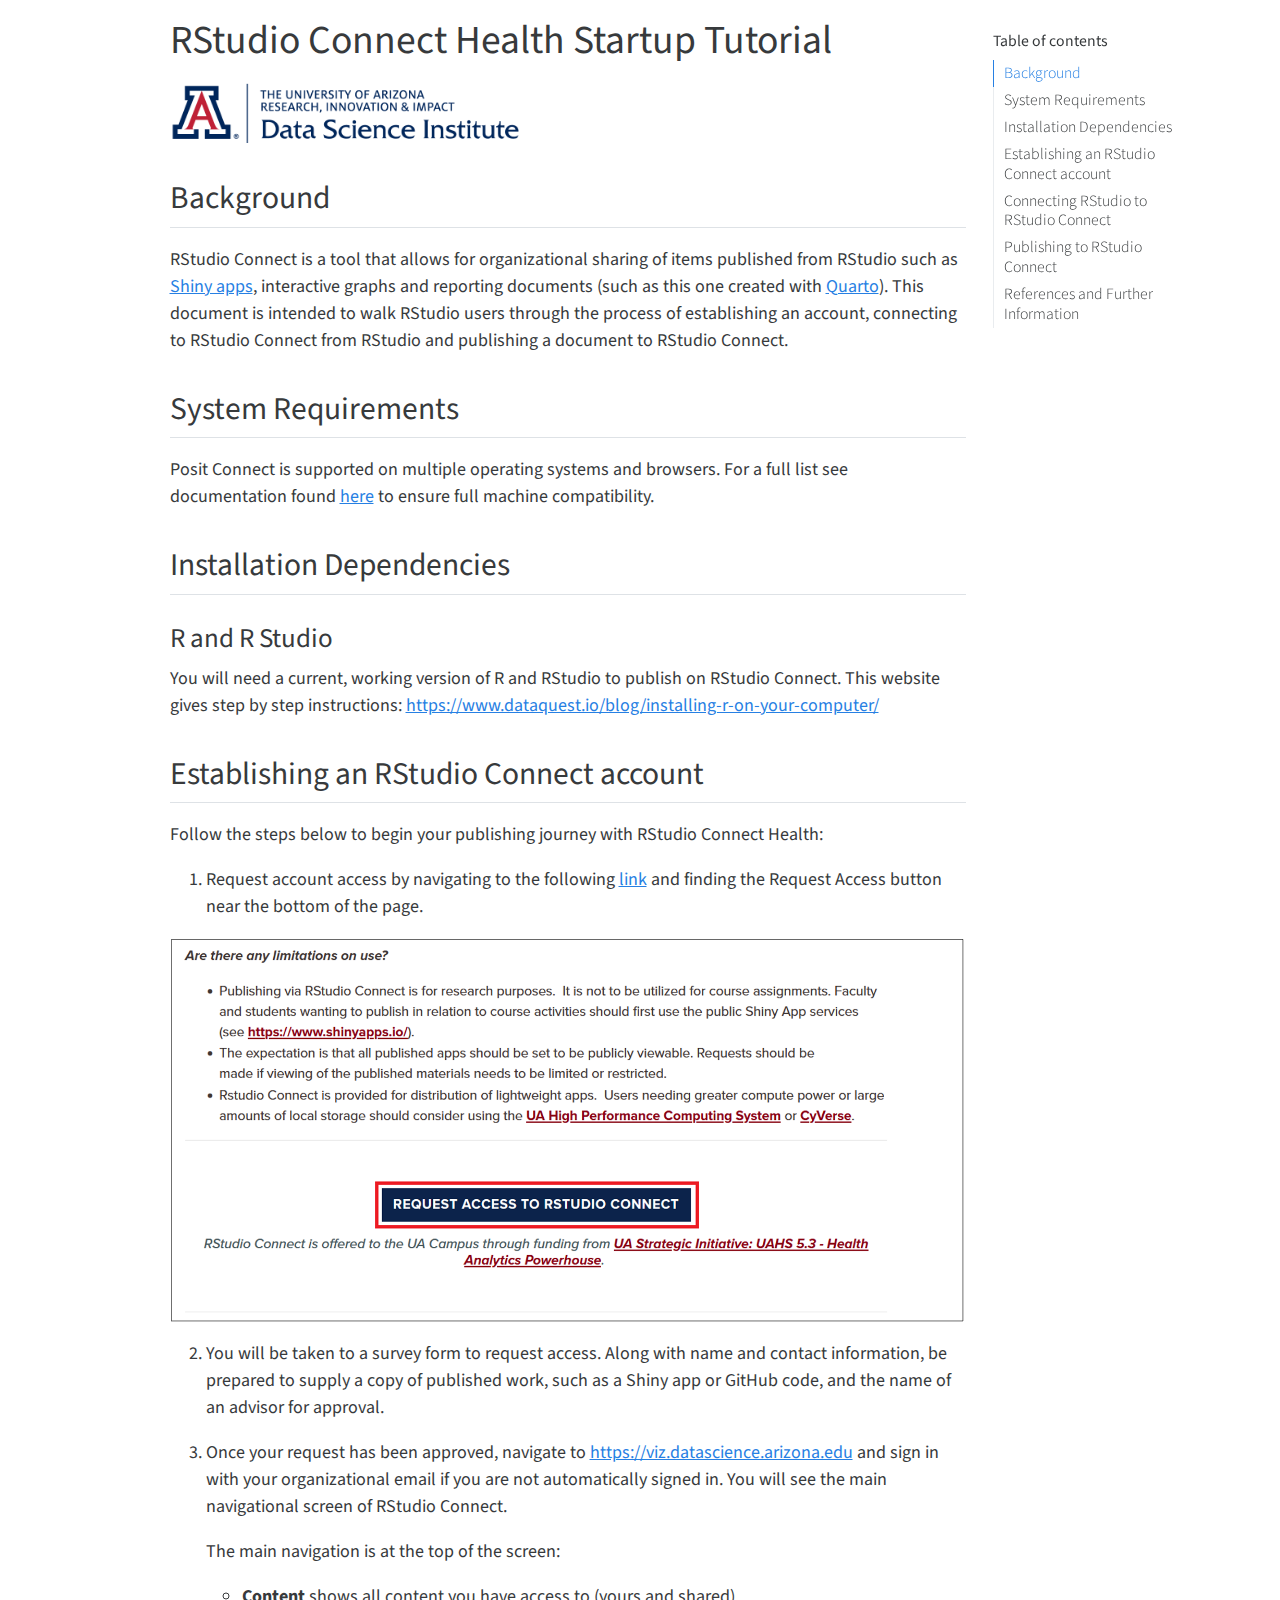
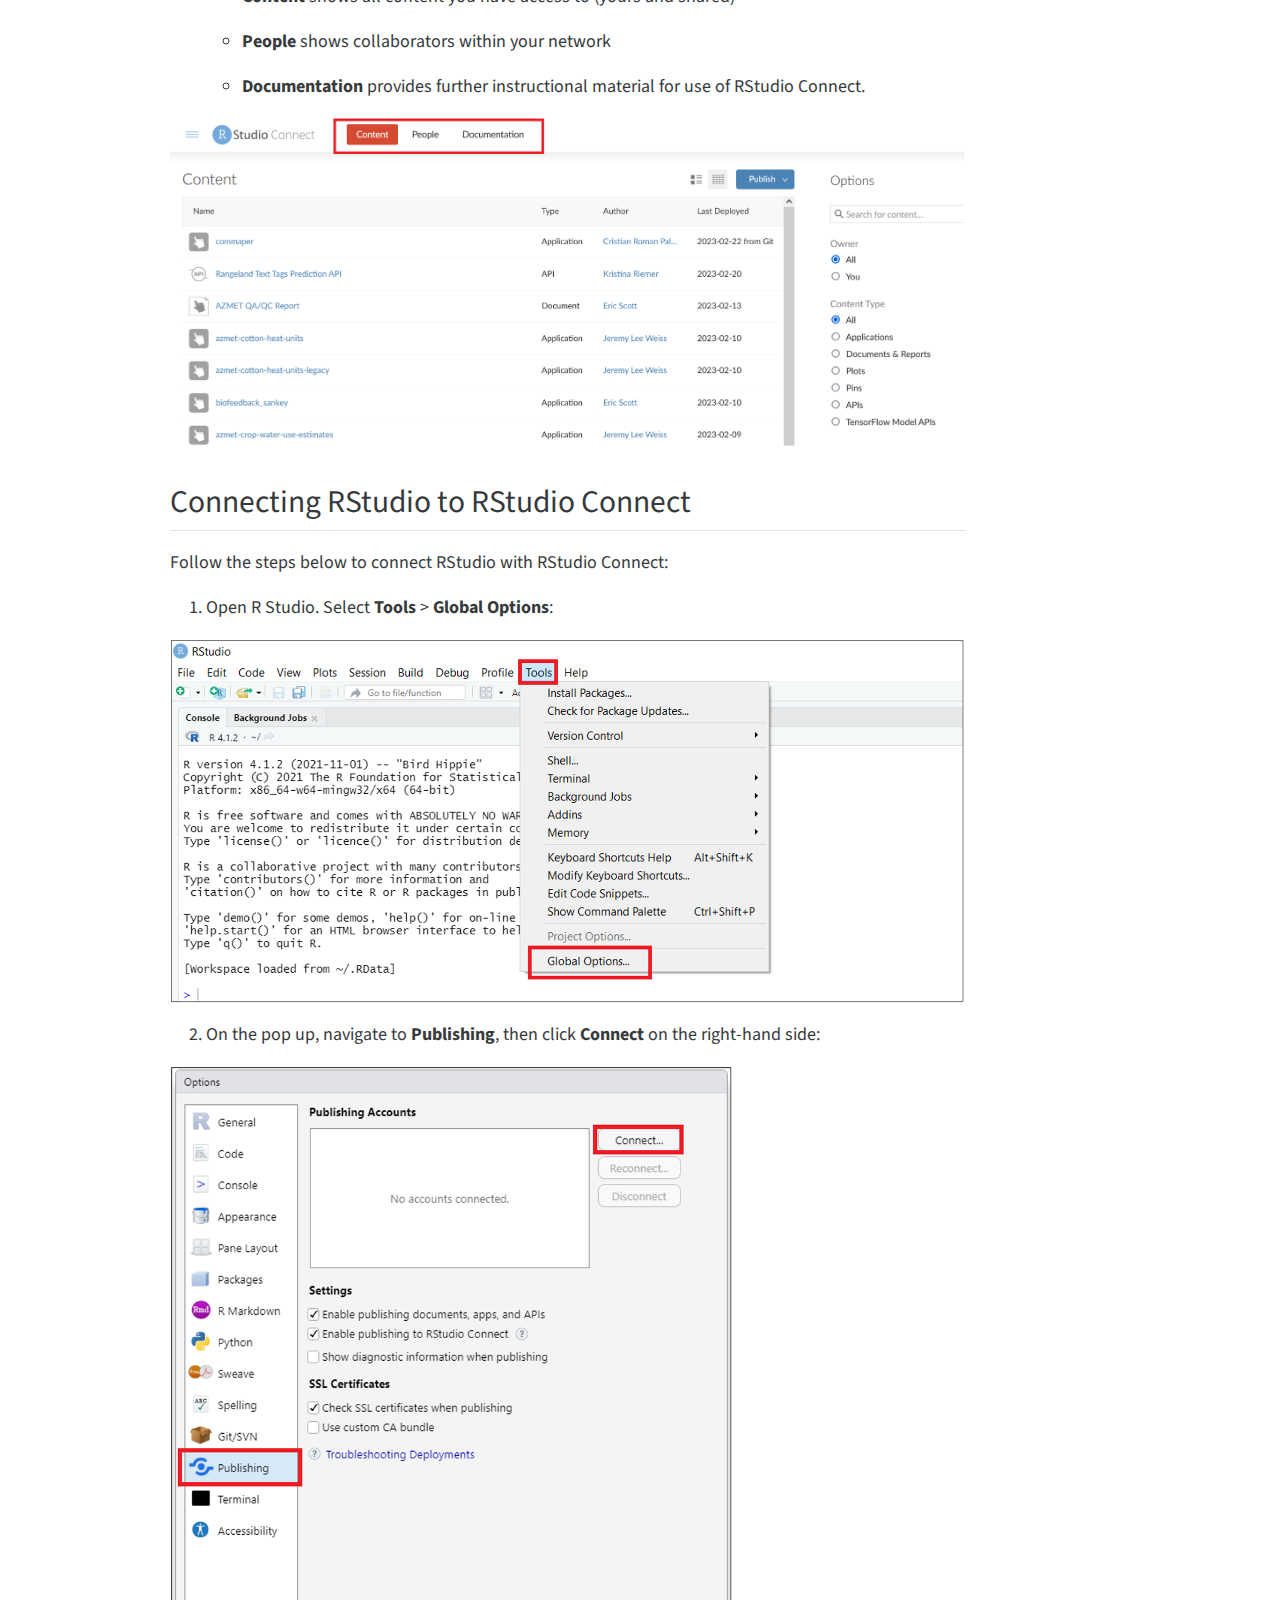
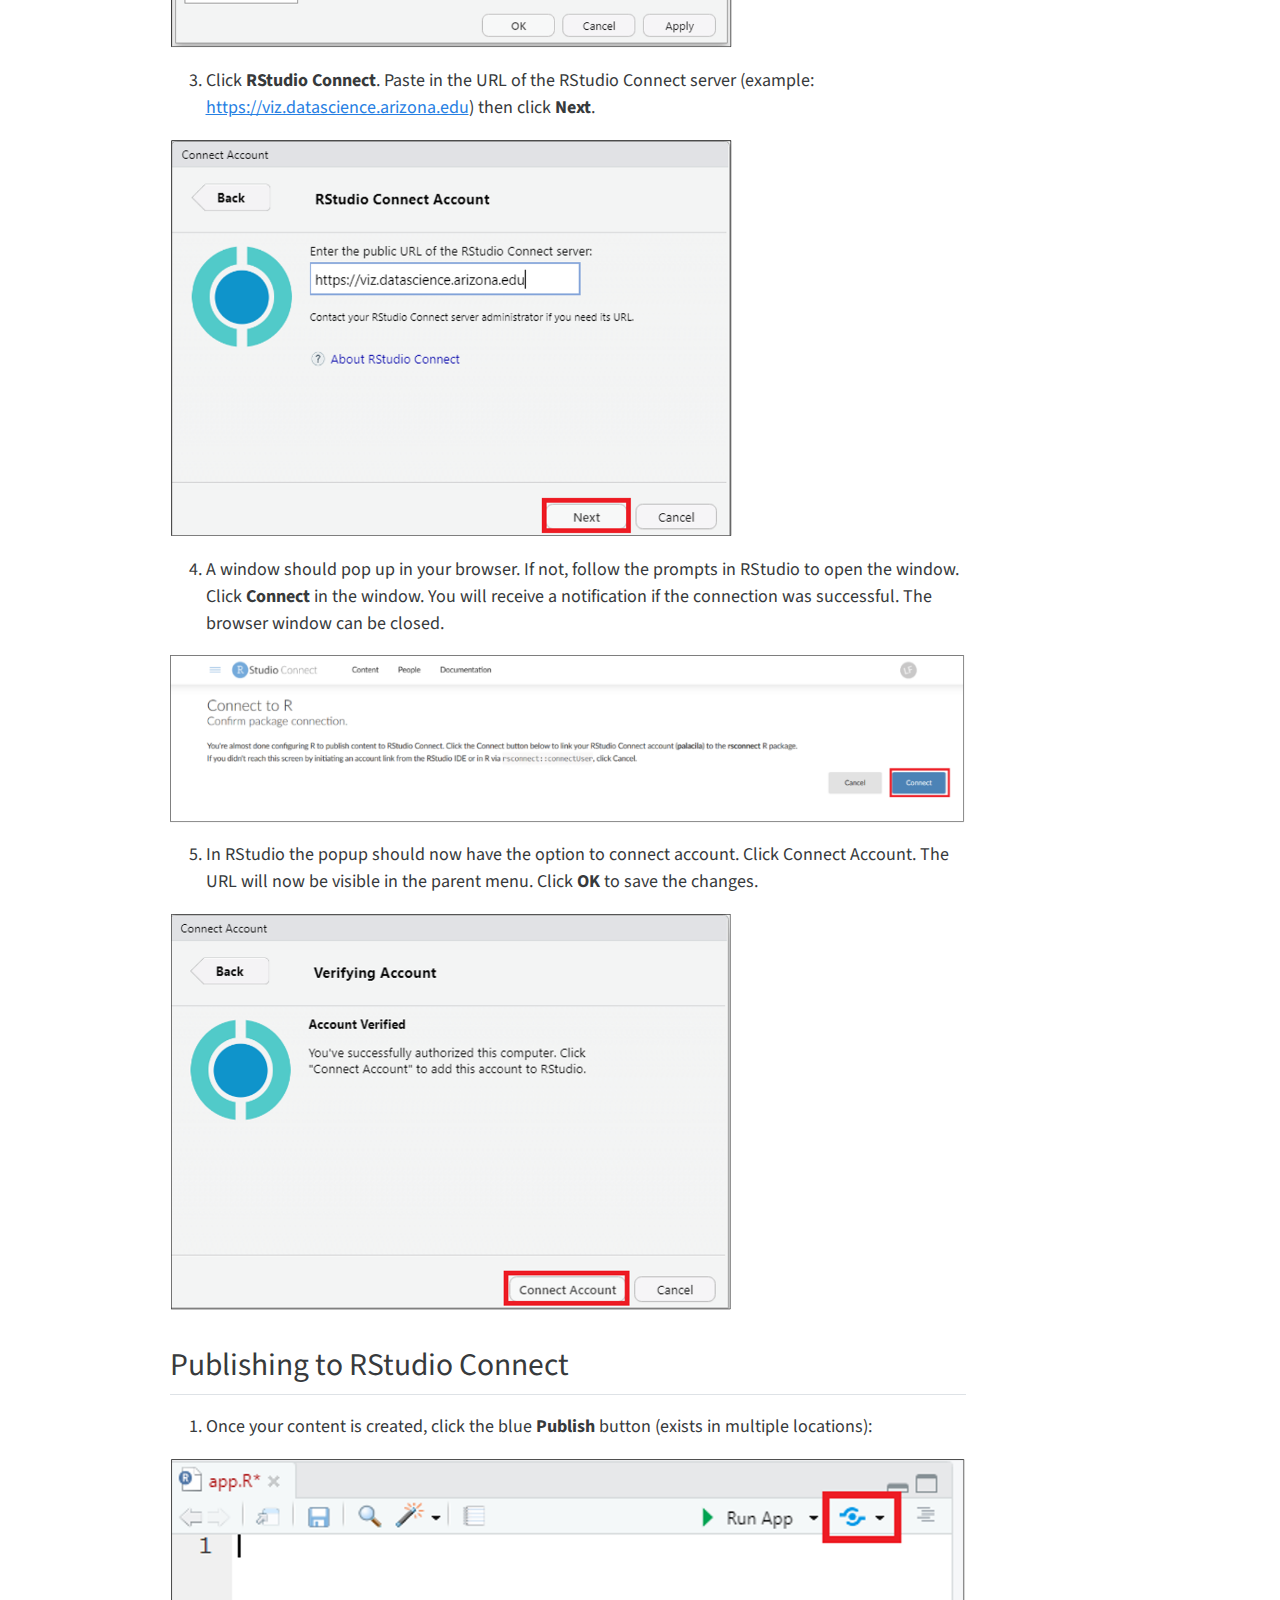
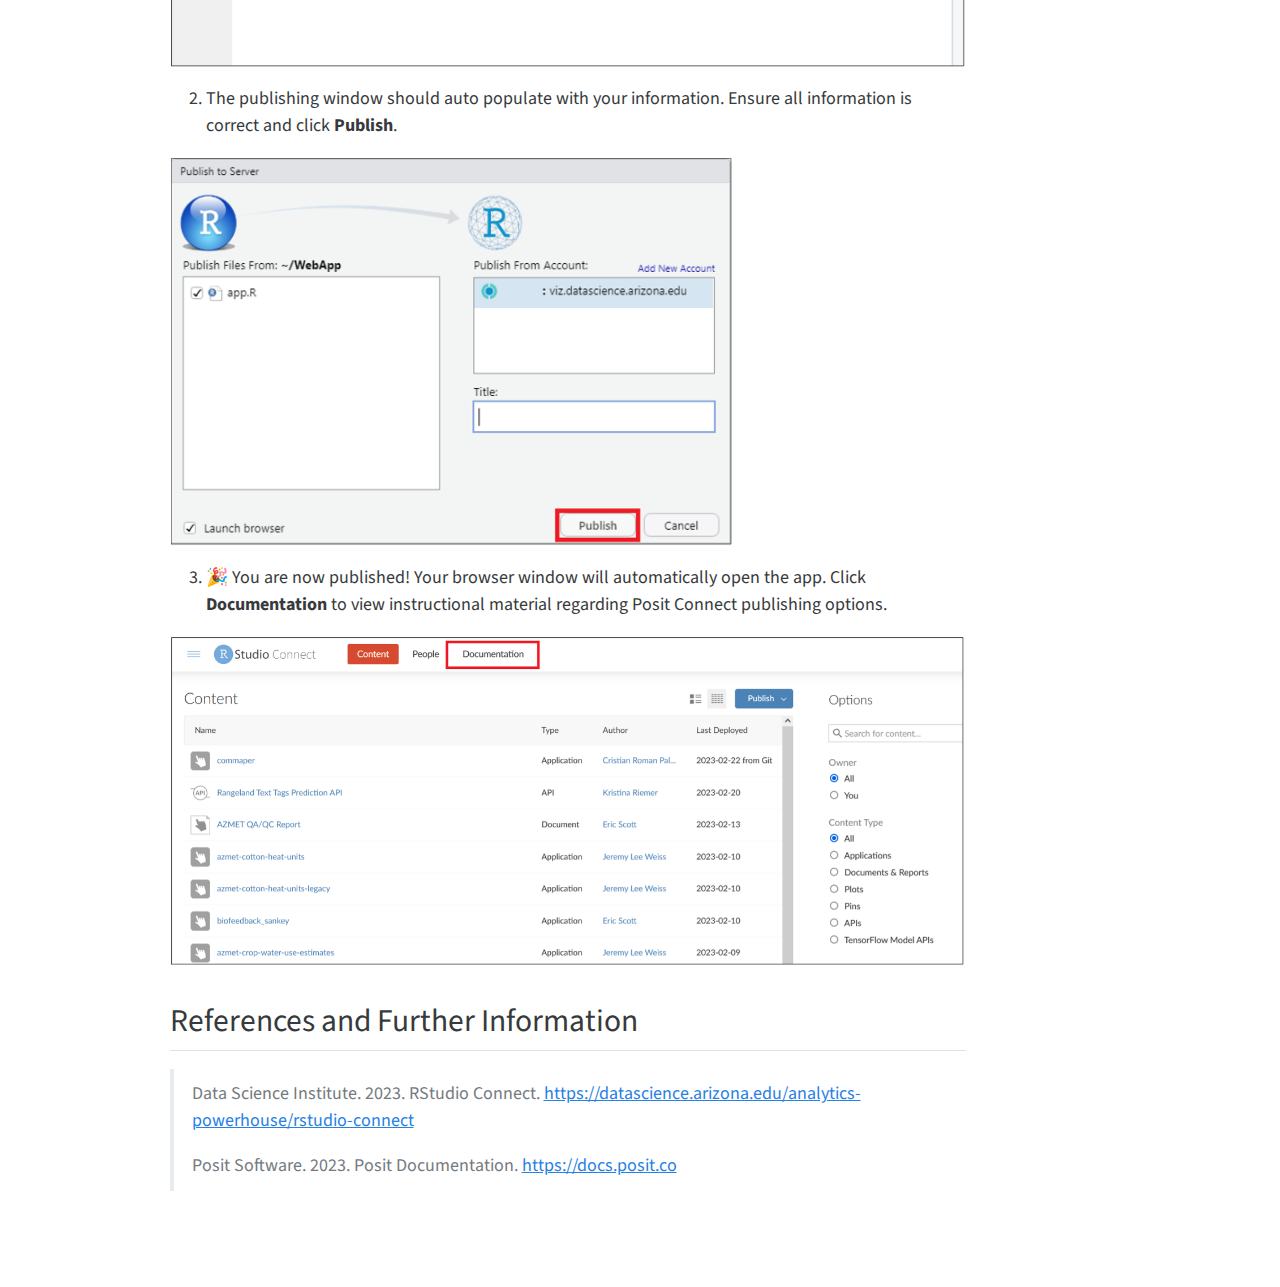
==== index.html @ 329102c0 "Built site for gh-pages" ====
<!DOCTYPE html>
<html xmlns="http://www.w3.org/1999/xhtml" lang="en" xml:lang="en"><head>

<meta charset="utf-8">
<meta name="generator" content="quarto-1.2.269">

<meta name="viewport" content="width=device-width, initial-scale=1.0, user-scalable=yes">


<title>RStudio Connect Health Startup Tutorial</title>
<style>
code{white-space: pre-wrap;}
span.smallcaps{font-variant: small-caps;}
div.columns{display: flex; gap: min(4vw, 1.5em);}
div.column{flex: auto; overflow-x: auto;}
div.hanging-indent{margin-left: 1.5em; text-indent: -1.5em;}
ul.task-list{list-style: none;}
ul.task-list li input[type="checkbox"] {
  width: 0.8em;
  margin: 0 0.8em 0.2em -1.6em;
  vertical-align: middle;
}
</style>


<script src="rsconnect-health-tutorial_files/libs/clipboard/clipboard.min.js"></script>
<script src="rsconnect-health-tutorial_files/libs/quarto-html/quarto.js"></script>
<script src="rsconnect-health-tutorial_files/libs/quarto-html/popper.min.js"></script>
<script src="rsconnect-health-tutorial_files/libs/quarto-html/tippy.umd.min.js"></script>
<script src="rsconnect-health-tutorial_files/libs/quarto-html/anchor.min.js"></script>
<link href="rsconnect-health-tutorial_files/libs/quarto-html/tippy.css" rel="stylesheet">
<link href="rsconnect-health-tutorial_files/libs/quarto-html/quarto-syntax-highlighting.css" rel="stylesheet" id="quarto-text-highlighting-styles">
<script src="rsconnect-health-tutorial_files/libs/bootstrap/bootstrap.min.js"></script>
<link href="rsconnect-health-tutorial_files/libs/bootstrap/bootstrap-icons.css" rel="stylesheet">
<link href="rsconnect-health-tutorial_files/libs/bootstrap/bootstrap.min.css" rel="stylesheet" id="quarto-bootstrap" data-mode="light">


</head>

<body>

<div id="quarto-content" class="page-columns page-rows-contents page-layout-article">
<div id="quarto-margin-sidebar" class="sidebar margin-sidebar">
  <nav id="TOC" role="doc-toc" class="toc-active">
    <h2 id="toc-title">Table of contents</h2>
   
  <ul>
  <li><a href="#background" id="toc-background" class="nav-link active" data-scroll-target="#background">Background</a></li>
  <li><a href="#system-requirements" id="toc-system-requirements" class="nav-link" data-scroll-target="#system-requirements">System Requirements</a></li>
  <li><a href="#installation-dependencies" id="toc-installation-dependencies" class="nav-link" data-scroll-target="#installation-dependencies">Installation Dependencies</a>
  <ul class="collapse">
  <li><a href="#r-and-r-studio" id="toc-r-and-r-studio" class="nav-link" data-scroll-target="#r-and-r-studio">R and R Studio</a></li>
  </ul></li>
  <li><a href="#establishing-an-rstudio-connect-account" id="toc-establishing-an-rstudio-connect-account" class="nav-link" data-scroll-target="#establishing-an-rstudio-connect-account">Establishing an RStudio Connect account</a></li>
  <li><a href="#connecting-rstudio-to-rstudio-connect" id="toc-connecting-rstudio-to-rstudio-connect" class="nav-link" data-scroll-target="#connecting-rstudio-to-rstudio-connect">Connecting RStudio to RStudio Connect</a></li>
  <li><a href="#publishing-to-rstudio-connect" id="toc-publishing-to-rstudio-connect" class="nav-link" data-scroll-target="#publishing-to-rstudio-connect">Publishing to RStudio Connect</a></li>
  <li><a href="#references-and-further-information" id="toc-references-and-further-information" class="nav-link" data-scroll-target="#references-and-further-information">References and Further Information</a></li>
  </ul>
</nav>
</div>
<main class="content" id="quarto-document-content">

<header id="title-block-header" class="quarto-title-block default">
<div class="quarto-title">
<h1 class="title">RStudio Connect Health Startup Tutorial</h1>
</div>



<div class="quarto-title-meta">

    
  
    
  </div>
  

</header>

<p><img src="images/cover.png" class="img-fluid" width="349"></p>
<section id="background" class="level2">
<h2 class="anchored" data-anchor-id="background">Background</h2>
<p>RStudio Connect is a tool that allows for organizational sharing of items published from RStudio such as <a href="https://shiny.rstudio.com/">Shiny apps</a>, interactive graphs and reporting documents (such as this one created with <a href="https://quarto.org/">Quarto</a>). This document is intended to walk RStudio users through the process of establishing an account, connecting to RStudio Connect from RStudio and publishing a document to RStudio Connect.</p>
</section>
<section id="system-requirements" class="level2">
<h2 class="anchored" data-anchor-id="system-requirements">System Requirements</h2>
<p>Posit Connect is supported on multiple operating systems and browsers. For a full list see documentation found <a href="https://posit.co/about/platform-support/">here</a> to ensure full machine compatibility.</p>
</section>
<section id="installation-dependencies" class="level2">
<h2 class="anchored" data-anchor-id="installation-dependencies">Installation Dependencies</h2>
<section id="r-and-r-studio" class="level3">
<h3 class="anchored" data-anchor-id="r-and-r-studio">R and R Studio</h3>
<p>You will need a current, working version of R and RStudio to publish on RStudio Connect. This website gives step by step instructions: <a href="https://www.dataquest.io/blog/installing-r-on-your-computer/" class="uri">https://www.dataquest.io/blog/installing-r-on-your-computer/</a></p>
</section>
</section>
<section id="establishing-an-rstudio-connect-account" class="level2">
<h2 class="anchored" data-anchor-id="establishing-an-rstudio-connect-account">Establishing an RStudio Connect account</h2>
<p>Follow the steps below to begin your publishing journey with RStudio Connect Health:</p>
<ol type="1">
<li>Request account access by navigating to the following <a href="https://datascience.arizona.edu/analytics-powerhouse/rstudio-connect">link</a> and finding the Request Access button near the bottom of the page.</li>
</ol>
<p><img src="images/ReqAccess.png" class="img-fluid"></p>
<ol start="2" type="1">
<li><p>You will be taken to a survey form to request access. Along with name and contact information, be prepared to supply a copy of published work, such as a Shiny app or GitHub code, and the name of an advisor for approval.</p></li>
<li><p>Once your request has been approved, navigate to <a href="https://viz.datascience.arizona.edu" class="uri">https://viz.datascience.arizona.edu</a> and sign in with your organizational email if you are not automatically signed in. You will see the main navigational screen of RStudio Connect.</p>
<p>The main navigation is at the top of the screen:</p>
<ul>
<li><p><strong>Content</strong> shows all content you have access to (yours and shared)</p></li>
<li><p><strong>People</strong> shows collaborators within your network</p></li>
<li><p><strong>Documentation</strong> provides further instructional material for use of RStudio Connect.</p></li>
</ul></li>
</ol>
<p><img src="images/RSConnect_Header.png" class="img-fluid"></p>
</section>
<section id="connecting-rstudio-to-rstudio-connect" class="level2">
<h2 class="anchored" data-anchor-id="connecting-rstudio-to-rstudio-connect">Connecting RStudio to RStudio Connect</h2>
<p>Follow the steps below to connect RStudio with RStudio Connect:</p>
<ol type="1">
<li>Open R Studio. Select <strong>Tools</strong> &gt; <strong>Global Options</strong>:</li>
</ol>
<p><img src="images/RStudio_Tools.png" class="img-fluid"></p>
<ol start="2" type="1">
<li>On the pop up, navigate to <strong>Publishing</strong>, then click <strong>Connect</strong> on the right-hand side:</li>
</ol>
<p><img src="images/RStudioPublishing.png" class="img-fluid" width="562"></p>
<ol start="3" type="1">
<li>Click <strong>RStudio Connect</strong>. Paste in the URL of the RStudio Connect server (example: <a href="https://viz.datascience.arizona.edu" class="uri">https://viz.datascience.arizona.edu</a>) then click <strong>Next</strong>.</li>
</ol>
<p><img src="images/RStudioConnAcc.png" class="img-fluid" width="562"></p>
<ol start="4" type="1">
<li>A window should pop up in your browser. If not, follow the prompts in RStudio to open the window. Click <strong>Connect</strong> in the window. You will receive a notification if the connection was successful. The browser window can be closed.</li>
</ol>
<p><img src="images/ConnToR.png" class="img-fluid"></p>
<ol start="5" type="1">
<li>In RStudio the popup should now have the option to connect account. Click Connect Account. The URL will now be visible in the parent menu. Click <strong>OK</strong> to save the changes.</li>
</ol>
<p><img src="images/AccntVerify.png" class="img-fluid" width="562"></p>
</section>
<section id="publishing-to-rstudio-connect" class="level2">
<h2 class="anchored" data-anchor-id="publishing-to-rstudio-connect">Publishing to RStudio Connect</h2>
<ol type="1">
<li>Once your content is created, click the blue <strong>Publish</strong> button (exists in multiple locations):</li>
</ol>
<p><img src="images/Publish1.png" class="img-fluid"></p>
<ol start="2" type="1">
<li>The publishing window should auto populate with your information. Ensure all information is correct and click <strong>Publish</strong>.</li>
</ol>
<p><img src="images/Publish2.png" class="img-fluid" width="562"></p>
<ol start="3" type="1">
<li>🎉 You are now published! Your browser window will automatically open the app. Click <strong>Documentation</strong> to view instructional material regarding Posit Connect publishing options.</li>
</ol>
<p><img src="images/Publish3.png" class="img-fluid"></p>
</section>
<section id="references-and-further-information" class="level2">
<h2 class="anchored" data-anchor-id="references-and-further-information">References and Further Information</h2>
<blockquote class="blockquote">
<p>Data Science Institute. 2023. RStudio Connect. <a href="https://datascience.arizona.edu/analytics-powerhouse/rstudio-connect" class="uri">https://datascience.arizona.edu/analytics-powerhouse/rstudio-connect</a></p>
<p>Posit Software. 2023. Posit Documentation. <a href="https://docs.posit.co" class="uri">https://docs.posit.co</a></p>
</blockquote>
</section>

</main>
<!-- /main column -->
<script id="quarto-html-after-body" type="application/javascript">
window.document.addEventListener("DOMContentLoaded", function (event) {
  const toggleBodyColorMode = (bsSheetEl) => {
    const mode = bsSheetEl.getAttribute("data-mode");
    const bodyEl = window.document.querySelector("body");
    if (mode === "dark") {
      bodyEl.classList.add("quarto-dark");
      bodyEl.classList.remove("quarto-light");
    } else {
      bodyEl.classList.add("quarto-light");
      bodyEl.classList.remove("quarto-dark");
    }
  }
  const toggleBodyColorPrimary = () => {
    const bsSheetEl = window.document.querySelector("link#quarto-bootstrap");
    if (bsSheetEl) {
      toggleBodyColorMode(bsSheetEl);
    }
  }
  toggleBodyColorPrimary();  
  const icon = "";
  const anchorJS = new window.AnchorJS();
  anchorJS.options = {
    placement: 'right',
    icon: icon
  };
  anchorJS.add('.anchored');
  const clipboard = new window.ClipboardJS('.code-copy-button', {
    target: function(trigger) {
      return trigger.previousElementSibling;
    }
  });
  clipboard.on('success', function(e) {
    // button target
    const button = e.trigger;
    // don't keep focus
    button.blur();
    // flash "checked"
    button.classList.add('code-copy-button-checked');
    var currentTitle = button.getAttribute("title");
    button.setAttribute("title", "Copied!");
    let tooltip;
    if (window.bootstrap) {
      button.setAttribute("data-bs-toggle", "tooltip");
      button.setAttribute("data-bs-placement", "left");
      button.setAttribute("data-bs-title", "Copied!");
      tooltip = new bootstrap.Tooltip(button, 
        { trigger: "manual", 
          customClass: "code-copy-button-tooltip",
          offset: [0, -8]});
      tooltip.show();    
    }
    setTimeout(function() {
      if (tooltip) {
        tooltip.hide();
        button.removeAttribute("data-bs-title");
        button.removeAttribute("data-bs-toggle");
        button.removeAttribute("data-bs-placement");
      }
      button.setAttribute("title", currentTitle);
      button.classList.remove('code-copy-button-checked');
    }, 1000);
    // clear code selection
    e.clearSelection();
  });
  function tippyHover(el, contentFn) {
    const config = {
      allowHTML: true,
      content: contentFn,
      maxWidth: 500,
      delay: 100,
      arrow: false,
      appendTo: function(el) {
          return el.parentElement;
      },
      interactive: true,
      interactiveBorder: 10,
      theme: 'quarto',
      placement: 'bottom-start'
    };
    window.tippy(el, config); 
  }
  const noterefs = window.document.querySelectorAll('a[role="doc-noteref"]');
  for (var i=0; i<noterefs.length; i++) {
    const ref = noterefs[i];
    tippyHover(ref, function() {
      // use id or data attribute instead here
      let href = ref.getAttribute('data-footnote-href') || ref.getAttribute('href');
      try { href = new URL(href).hash; } catch {}
      const id = href.replace(/^#\/?/, "");
      const note = window.document.getElementById(id);
      return note.innerHTML;
    });
  }
  const findCites = (el) => {
    const parentEl = el.parentElement;
    if (parentEl) {
      const cites = parentEl.dataset.cites;
      if (cites) {
        return {
          el,
          cites: cites.split(' ')
        };
      } else {
        return findCites(el.parentElement)
      }
    } else {
      return undefined;
    }
  };
  var bibliorefs = window.document.querySelectorAll('a[role="doc-biblioref"]');
  for (var i=0; i<bibliorefs.length; i++) {
    const ref = bibliorefs[i];
    const citeInfo = findCites(ref);
    if (citeInfo) {
      tippyHover(citeInfo.el, function() {
        var popup = window.document.createElement('div');
        citeInfo.cites.forEach(function(cite) {
          var citeDiv = window.document.createElement('div');
          citeDiv.classList.add('hanging-indent');
          citeDiv.classList.add('csl-entry');
          var biblioDiv = window.document.getElementById('ref-' + cite);
          if (biblioDiv) {
            citeDiv.innerHTML = biblioDiv.innerHTML;
          }
          popup.appendChild(citeDiv);
        });
        return popup.innerHTML;
      });
    }
  }
});
</script>
</div> <!-- /content -->



</body></html>
---- rsconnect-health-tutorial_files/libs/quarto-html/tippy.css ----
.tippy-box[data-animation=fade][data-state=hidden]{opacity:0}[data-tippy-root]{max-width:calc(100vw - 10px)}.tippy-box{position:relative;background-color:#333;color:#fff;border-radius:4px;font-size:14px;line-height:1.4;white-space:normal;outline:0;transition-property:transform,visibility,opacity}.tippy-box[data-placement^=top]>.tippy-arrow{bottom:0}.tippy-box[data-placement^=top]>.tippy-arrow:before{bottom:-7px;left:0;border-width:8px 8px 0;border-top-color:initial;transform-origin:center top}.tippy-box[data-placement^=bottom]>.tippy-arrow{top:0}.tippy-box[data-placement^=bottom]>.tippy-arrow:before{top:-7px;left:0;border-width:0 8px 8px;border-bottom-color:initial;transform-origin:center bottom}.tippy-box[data-placement^=left]>.tippy-arrow{right:0}.tippy-box[data-placement^=left]>.tippy-arrow:before{border-width:8px 0 8px 8px;border-left-color:initial;right:-7px;transform-origin:center left}.tippy-box[data-placement^=right]>.tippy-arrow{left:0}.tippy-box[data-placement^=right]>.tippy-arrow:before{left:-7px;border-width:8px 8px 8px 0;border-right-color:initial;transform-origin:center right}.tippy-box[data-inertia][data-state=visible]{transition-timing-function:cubic-bezier(.54,1.5,.38,1.11)}.tippy-arrow{width:16px;height:16px;color:#333}.tippy-arrow:before{content:"";position:absolute;border-color:transparent;border-style:solid}.tippy-content{position:relative;padding:5px 9px;z-index:1}
---- rsconnect-health-tutorial_files/libs/quarto-html/quarto-syntax-highlighting.css ----
/* quarto syntax highlight colors */
:root {
  --quarto-hl-ot-color: #003B4F;
  --quarto-hl-at-color: #657422;
  --quarto-hl-ss-color: #20794D;
  --quarto-hl-an-color: #5E5E5E;
  --quarto-hl-fu-color: #4758AB;
  --quarto-hl-st-color: #20794D;
  --quarto-hl-cf-color: #003B4F;
  --quarto-hl-op-color: #5E5E5E;
  --quarto-hl-er-color: #AD0000;
  --quarto-hl-bn-color: #AD0000;
  --quarto-hl-al-color: #AD0000;
  --quarto-hl-va-color: #111111;
  --quarto-hl-bu-color: inherit;
  --quarto-hl-ex-color: inherit;
  --quarto-hl-pp-color: #AD0000;
  --quarto-hl-in-color: #5E5E5E;
  --quarto-hl-vs-color: #20794D;
  --quarto-hl-wa-color: #5E5E5E;
  --quarto-hl-do-color: #5E5E5E;
  --quarto-hl-im-color: #00769E;
  --quarto-hl-ch-color: #20794D;
  --quarto-hl-dt-color: #AD0000;
  --quarto-hl-fl-color: #AD0000;
  --quarto-hl-co-color: #5E5E5E;
  --quarto-hl-cv-color: #5E5E5E;
  --quarto-hl-cn-color: #8f5902;
  --quarto-hl-sc-color: #5E5E5E;
  --quarto-hl-dv-color: #AD0000;
  --quarto-hl-kw-color: #003B4F;
}

/* other quarto variables */
:root {
  --quarto-font-monospace: SFMono-Regular, Menlo, Monaco, Consolas, "Liberation Mono", "Courier New", monospace;
}

pre > code.sourceCode > span {
  color: #003B4F;
}

code span {
  color: #003B4F;
}

code.sourceCode > span {
  color: #003B4F;
}

div.sourceCode,
div.sourceCode pre.sourceCode {
  color: #003B4F;
}

code span.ot {
  color: #003B4F;
}

code span.at {
  color: #657422;
}

code span.ss {
  color: #20794D;
}

code span.an {
  color: #5E5E5E;
}

code span.fu {
  color: #4758AB;
}

code span.st {
  color: #20794D;
}

code span.cf {
  color: #003B4F;
}

code span.op {
  color: #5E5E5E;
}

code span.er {
  color: #AD0000;
}

code span.bn {
  color: #AD0000;
}

code span.al {
  color: #AD0000;
}

code span.va {
  color: #111111;
}

code span.pp {
  color: #AD0000;
}

code span.in {
  color: #5E5E5E;
}

code span.vs {
  color: #20794D;
}

code span.wa {
  color: #5E5E5E;
  font-style: italic;
}

code span.do {
  color: #5E5E5E;
  font-style: italic;
}

code span.im {
  color: #00769E;
}

code span.ch {
  color: #20794D;
}

code span.dt {
  color: #AD0000;
}

code span.fl {
  color: #AD0000;
}

code span.co {
  color: #5E5E5E;
}

code span.cv {
  color: #5E5E5E;
  font-style: italic;
}

code span.cn {
  color: #8f5902;
}

code span.sc {
  color: #5E5E5E;
}

code span.dv {
  color: #AD0000;
}

code span.kw {
  color: #003B4F;
}

.prevent-inlining {
  content: "</";
}

/*# sourceMappingURL=debc5d5d77c3f9108843748ff7464032.css.map */
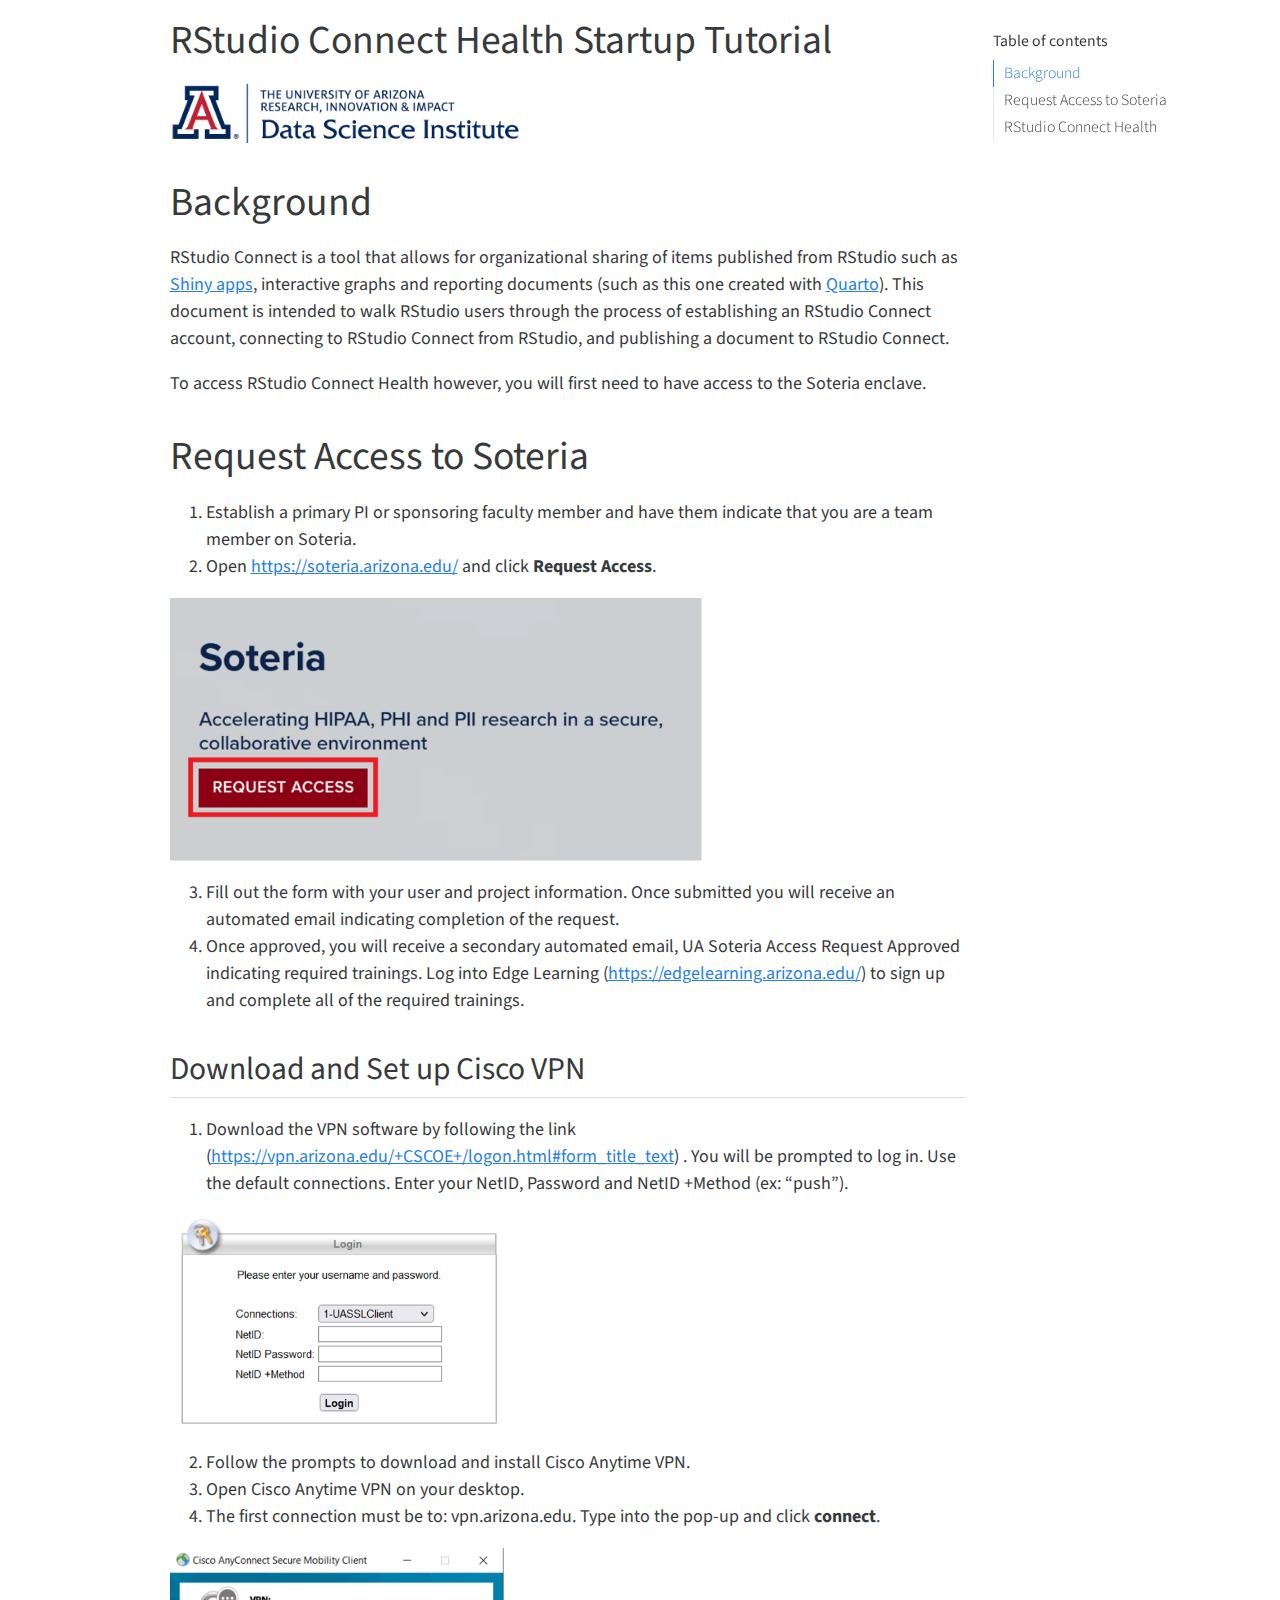
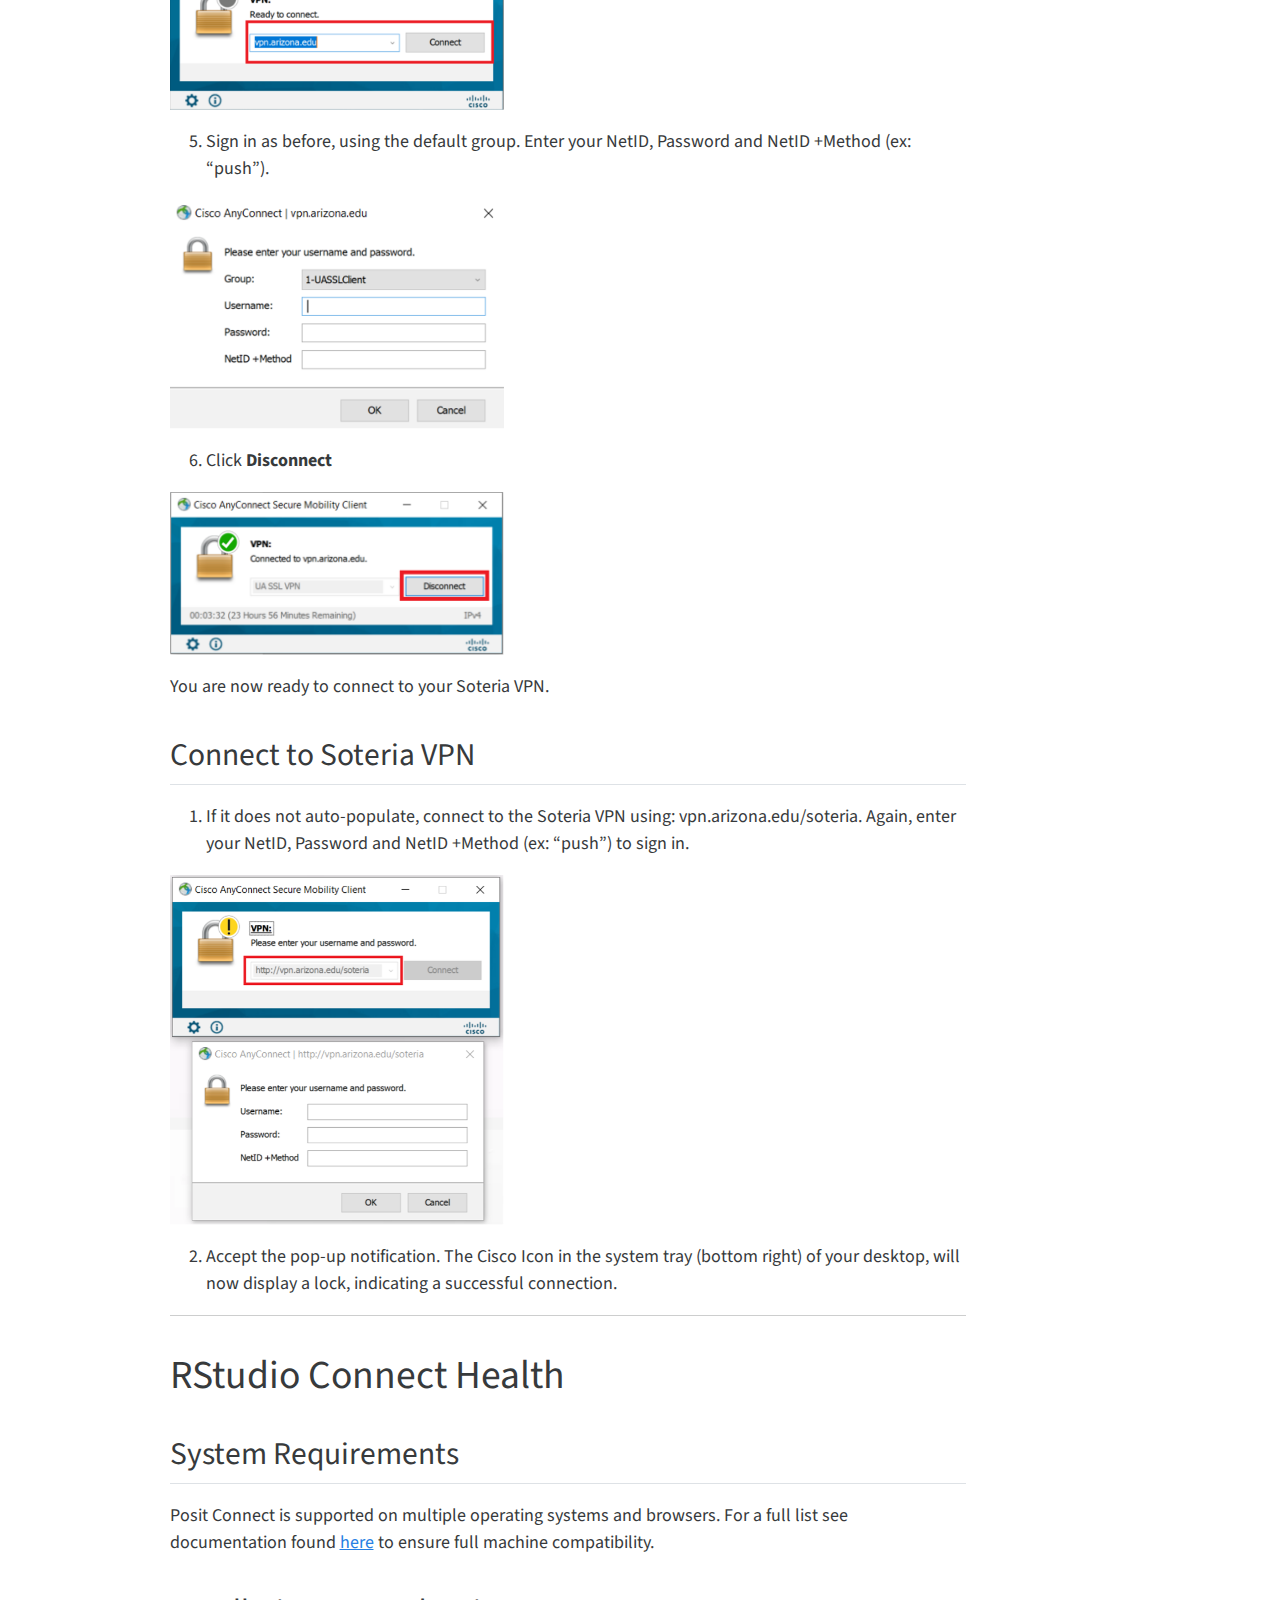
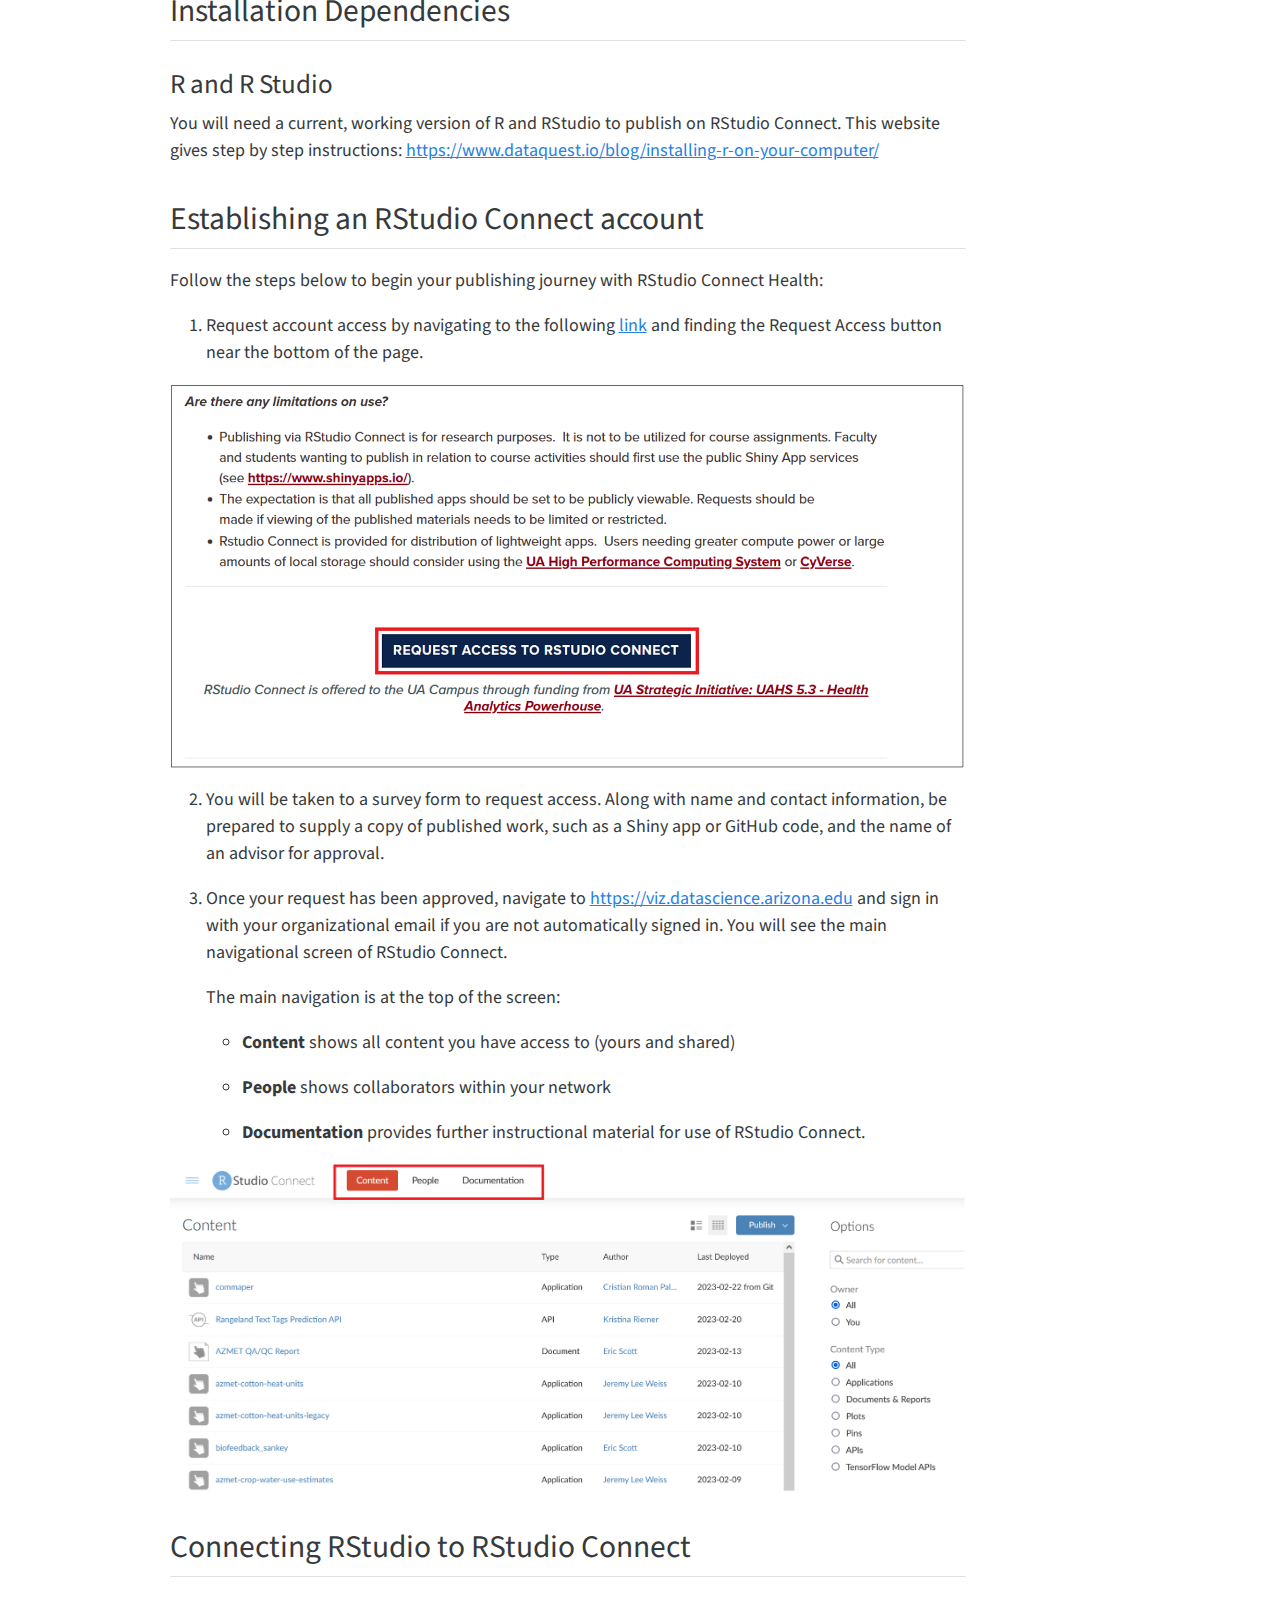
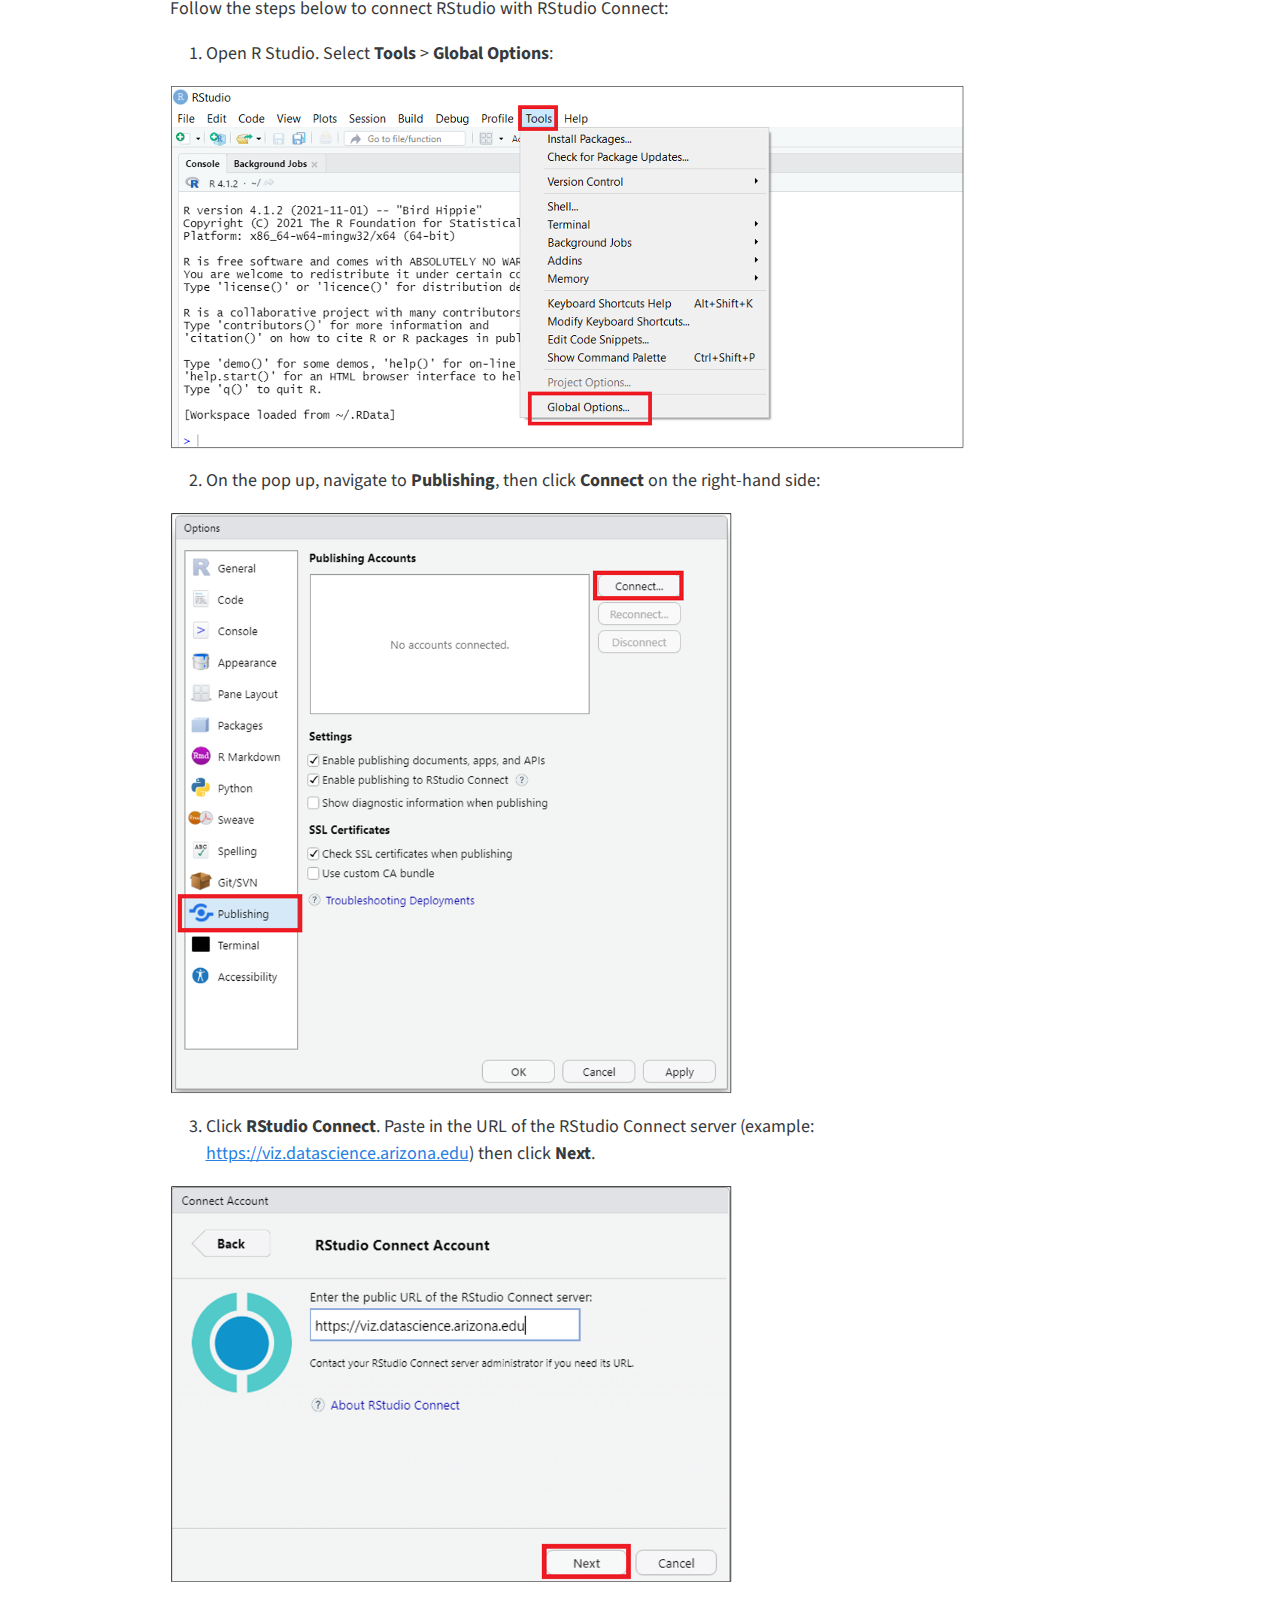
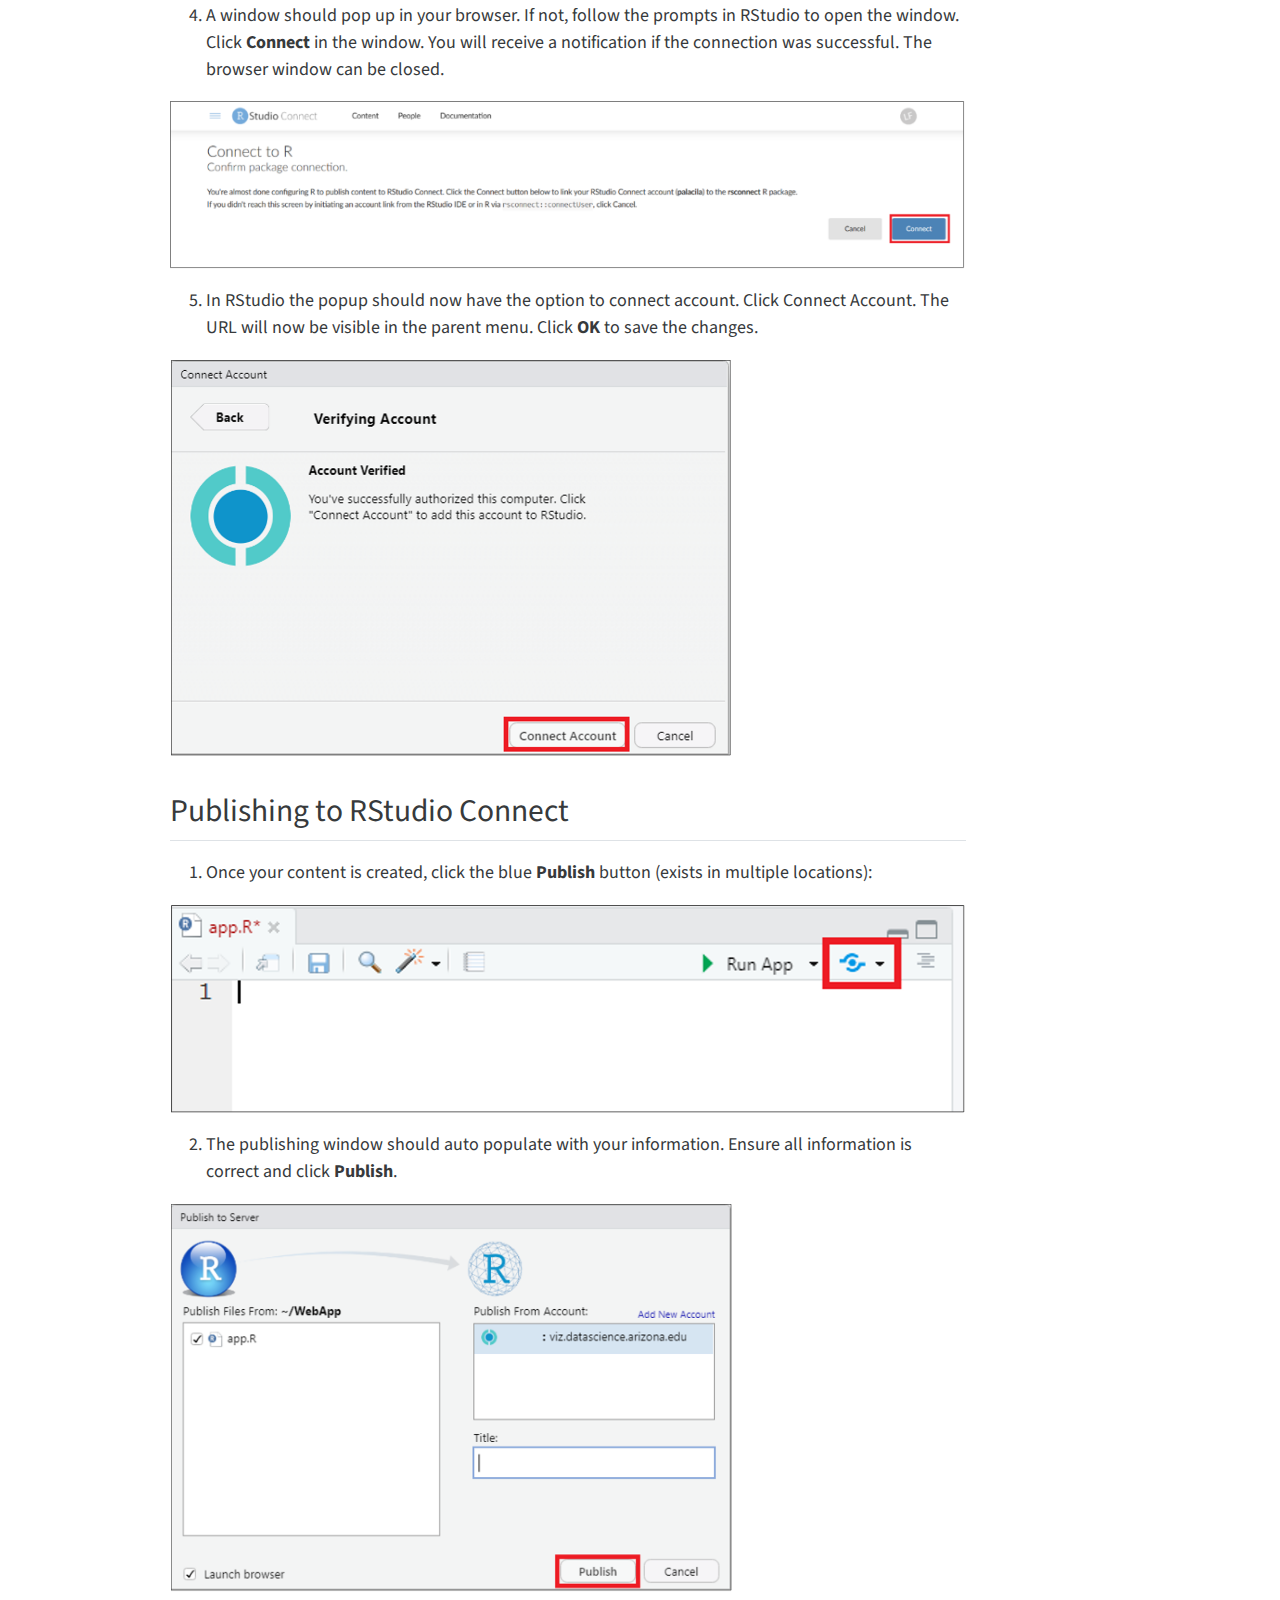
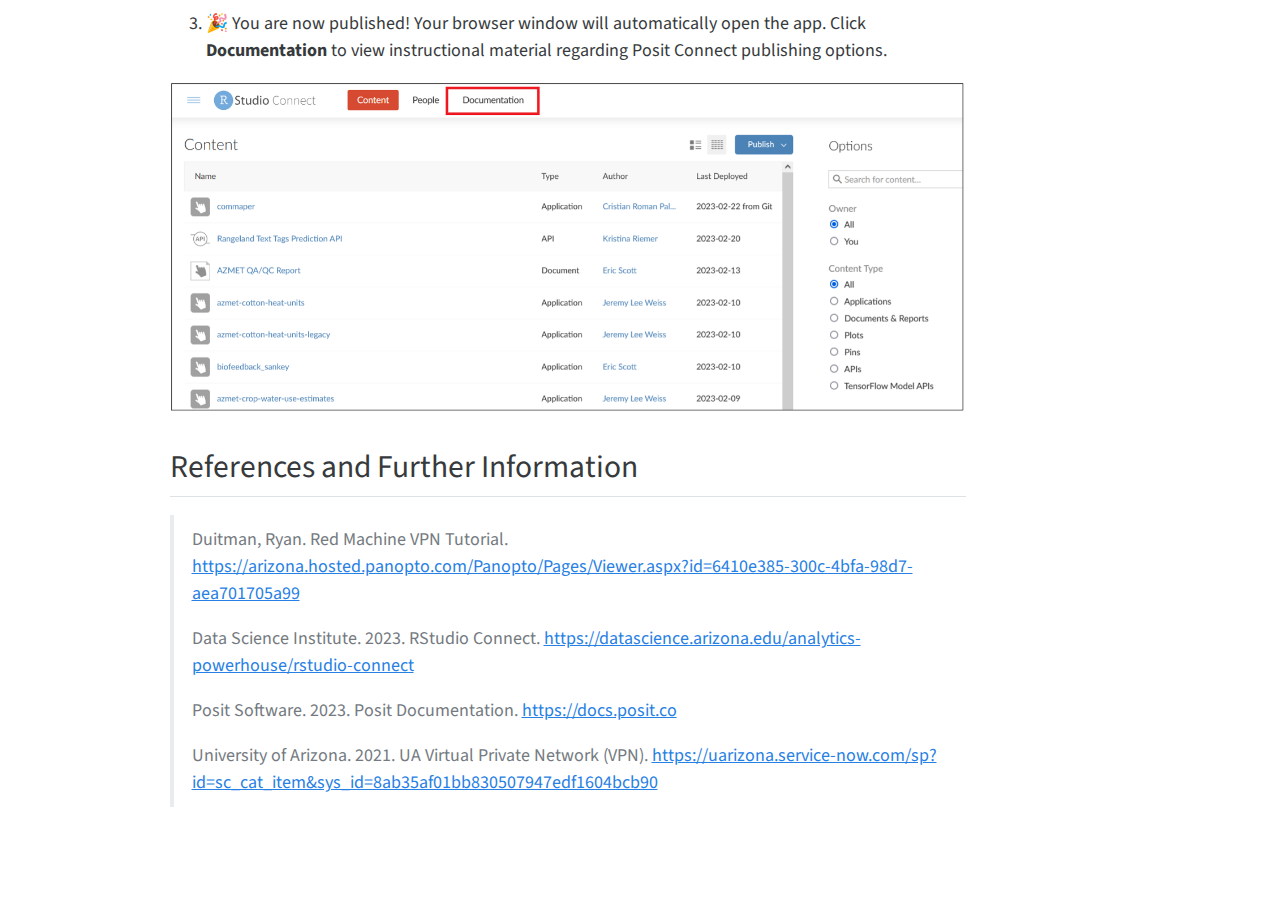
==== commit 109098d2: "Built site for gh-pages" ====
--- a/index.html
+++ b/index.html
@@ -46,6 +46,13 @@
    
   <ul>
   <li><a href="#background" id="toc-background" class="nav-link active" data-scroll-target="#background">Background</a></li>
+  <li><a href="#request-access-to-soteria" id="toc-request-access-to-soteria" class="nav-link" data-scroll-target="#request-access-to-soteria">Request Access to Soteria</a>
+  <ul class="collapse">
+  <li><a href="#download-and-set-up-cisco-vpn" id="toc-download-and-set-up-cisco-vpn" class="nav-link" data-scroll-target="#download-and-set-up-cisco-vpn">Download and Set up Cisco VPN</a></li>
+  <li><a href="#connect-to-soteria-vpn" id="toc-connect-to-soteria-vpn" class="nav-link" data-scroll-target="#connect-to-soteria-vpn">Connect to Soteria VPN</a></li>
+  </ul></li>
+  <li><a href="#rstudio-connect-health" id="toc-rstudio-connect-health" class="nav-link" data-scroll-target="#rstudio-connect-health">RStudio Connect Health</a>
+  <ul class="collapse">
   <li><a href="#system-requirements" id="toc-system-requirements" class="nav-link" data-scroll-target="#system-requirements">System Requirements</a></li>
   <li><a href="#installation-dependencies" id="toc-installation-dependencies" class="nav-link" data-scroll-target="#installation-dependencies">Installation Dependencies</a>
   <ul class="collapse">
@@ -55,6 +62,7 @@
   <li><a href="#connecting-rstudio-to-rstudio-connect" id="toc-connecting-rstudio-to-rstudio-connect" class="nav-link" data-scroll-target="#connecting-rstudio-to-rstudio-connect">Connecting RStudio to RStudio Connect</a></li>
   <li><a href="#publishing-to-rstudio-connect" id="toc-publishing-to-rstudio-connect" class="nav-link" data-scroll-target="#publishing-to-rstudio-connect">Publishing to RStudio Connect</a></li>
   <li><a href="#references-and-further-information" id="toc-references-and-further-information" class="nav-link" data-scroll-target="#references-and-further-information">References and Further Information</a></li>
+  </ul></li>
   </ul>
 </nav>
 </div>
@@ -78,10 +86,58 @@
 </header>
 
 <p><img src="images/cover.png" class="img-fluid" width="349"></p>
-<section id="background" class="level2">
-<h2 class="anchored" data-anchor-id="background">Background</h2>
-<p>RStudio Connect is a tool that allows for organizational sharing of items published from RStudio such as <a href="https://shiny.rstudio.com/">Shiny apps</a>, interactive graphs and reporting documents (such as this one created with <a href="https://quarto.org/">Quarto</a>). This document is intended to walk RStudio users through the process of establishing an account, connecting to RStudio Connect from RStudio and publishing a document to RStudio Connect.</p>
-</section>
+<section id="background" class="level1">
+<h1>Background</h1>
+<p>RStudio Connect is a tool that allows for organizational sharing of items published from RStudio such as <a href="https://shiny.rstudio.com/">Shiny apps</a>, interactive graphs and reporting documents (such as this one created with <a href="https://quarto.org/">Quarto</a>). This document is intended to walk RStudio users through the process of establishing an RStudio Connect account, connecting to RStudio Connect from RStudio, and publishing a document to RStudio Connect.</p>
+<p>To access RStudio Connect Health however, you will first need to have access to the Soteria enclave.</p>
+</section>
+<section id="request-access-to-soteria" class="level1">
+<h1>Request Access to Soteria</h1>
+<ol type="1">
+<li>Establish a primary PI or sponsoring faculty member and have them indicate that you are a team member on Soteria.</li>
+<li>Open <a href="https://soteria.arizona.edu/" class="uri">https://soteria.arizona.edu/</a> and click <strong>Request Access</strong>.</li>
+</ol>
+<p><img src="images/SoteriaAccess1.png" class="img-fluid" width="532"></p>
+<ol start="3" type="1">
+<li>Fill out the form with your user and project information. Once submitted you will receive an automated email indicating completion of the request.</li>
+<li>Once approved, you will receive a secondary automated email, UA Soteria Access Request Approved indicating required trainings. Log into Edge Learning (<a href="https://edgelearning.arizona.edu/" class="uri">https://edgelearning.arizona.edu/</a>) to sign up and complete all of the required trainings.</li>
+</ol>
+<section id="download-and-set-up-cisco-vpn" class="level2">
+<h2 class="anchored" data-anchor-id="download-and-set-up-cisco-vpn">Download and Set up Cisco VPN</h2>
+<ol type="1">
+<li>Download the VPN software by following the link (<a href="https://vpn.arizona.edu/+CSCOE+/logon.html#form_title_text" class="uri">https://vpn.arizona.edu/+CSCOE+/logon.html#form_title_text</a>) . You will be prompted to log in. Use the default connections. Enter your NetID, Password and NetID +Method (ex: “push”).</li>
+</ol>
+<p><img src="images/Cisco1.png" class="img-fluid" width="334"></p>
+<ol start="2" type="1">
+<li>Follow the prompts to download and install Cisco Anytime VPN.</li>
+<li>Open Cisco Anytime VPN on your desktop.</li>
+<li>The first connection must be to: vpn.arizona.edu. Type into the pop-up and click <strong>connect</strong>.</li>
+</ol>
+<p><img src="images/Cisco2.png" class="img-fluid" width="334"></p>
+<ol start="5" type="1">
+<li>Sign in as before, using the default group. Enter your NetID, Password and NetID +Method (ex: “push”).</li>
+</ol>
+<p><img src="images/Cisco3.png" class="img-fluid" width="334"></p>
+<ol start="6" type="1">
+<li>Click <strong>Disconnect</strong></li>
+</ol>
+<p><img src="images/Cisco4.png" class="img-fluid" width="334"></p>
+<p>You are now ready to connect to your Soteria VPN.</p>
+</section>
+<section id="connect-to-soteria-vpn" class="level2">
+<h2 class="anchored" data-anchor-id="connect-to-soteria-vpn">Connect to Soteria VPN</h2>
+<ol type="1">
+<li>If it does not auto-populate, connect to the Soteria VPN using: vpn.arizona.edu/soteria. Again, enter your NetID, Password and NetID +Method (ex: “push”) to sign in.</li>
+</ol>
+<p><img src="images/SoteriaVPN1.png" class="img-fluid" width="334"></p>
+<ol start="2" type="1">
+<li>Accept the pop-up notification. The Cisco Icon in the system tray (bottom right) of your desktop, will now display a lock, indicating a successful connection.</li>
+</ol>
+<hr>
+</section>
+</section>
+<section id="rstudio-connect-health" class="level1">
+<h1>RStudio Connect Health</h1>
 <section id="system-requirements" class="level2">
 <h2 class="anchored" data-anchor-id="system-requirements">System Requirements</h2>
 <p>Posit Connect is supported on multiple operating systems and browsers. For a full list see documentation found <a href="https://posit.co/about/platform-support/">here</a> to ensure full machine compatibility.</p>
@@ -154,9 +210,12 @@
 <section id="references-and-further-information" class="level2">
 <h2 class="anchored" data-anchor-id="references-and-further-information">References and Further Information</h2>
 <blockquote class="blockquote">
+<p>Duitman, Ryan. Red Machine VPN Tutorial. <a href="https://arizona.hosted.panopto.com/Panopto/Pages/Viewer.aspx?id=6410e385-300c-4bfa-98d7-aea701705a99" class="uri">https://arizona.hosted.panopto.com/Panopto/Pages/Viewer.aspx?id=6410e385-300c-4bfa-98d7-aea701705a99</a></p>
 <p>Data Science Institute. 2023. RStudio Connect. <a href="https://datascience.arizona.edu/analytics-powerhouse/rstudio-connect" class="uri">https://datascience.arizona.edu/analytics-powerhouse/rstudio-connect</a></p>
 <p>Posit Software. 2023. Posit Documentation. <a href="https://docs.posit.co" class="uri">https://docs.posit.co</a></p>
+<p>University of Arizona. 2021. UA Virtual Private Network (VPN). <a href="https://uarizona.service-now.com/sp?id=sc_cat_item&amp;sys_id=8ab35af01bb830507947edf1604bcb90" class="uri">https://uarizona.service-now.com/sp?id=sc_cat_item&amp;sys_id=8ab35af01bb830507947edf1604bcb90</a></p>
 </blockquote>
+</section>
 </section>
 
 </main>
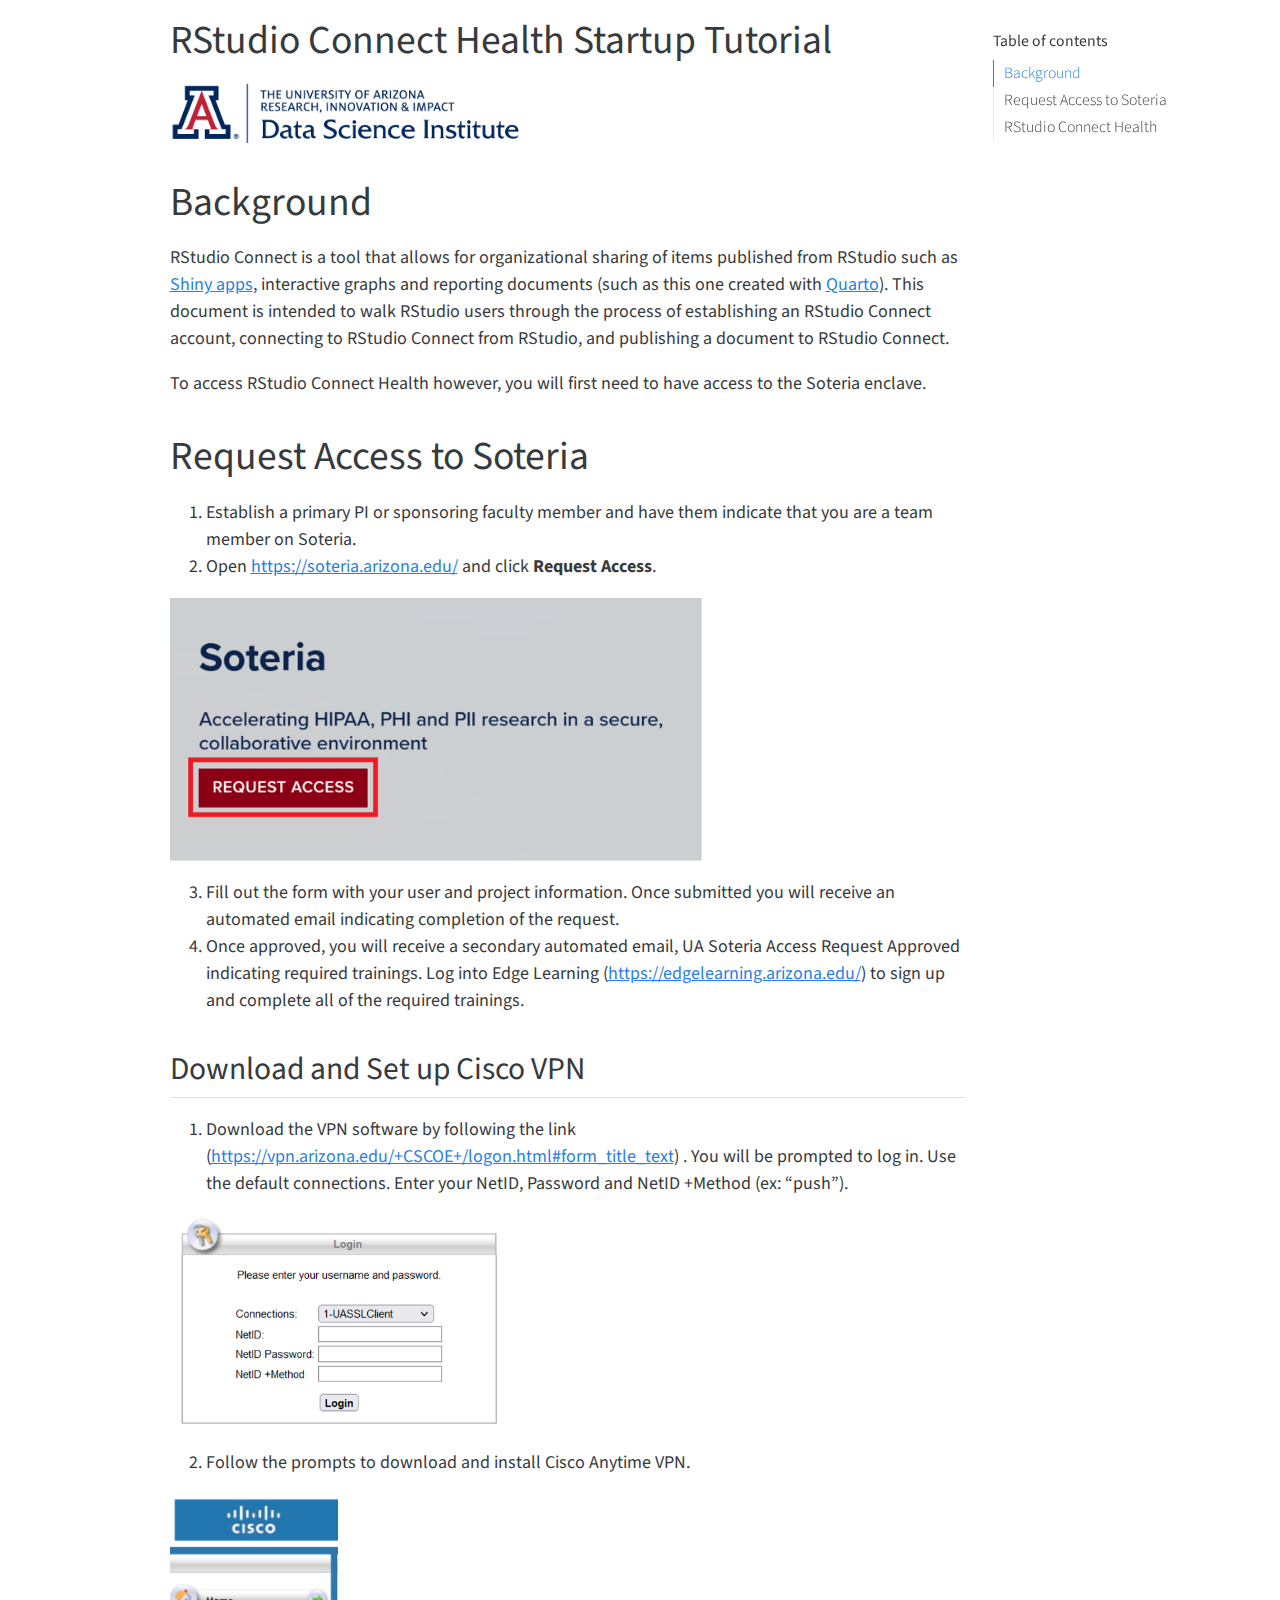
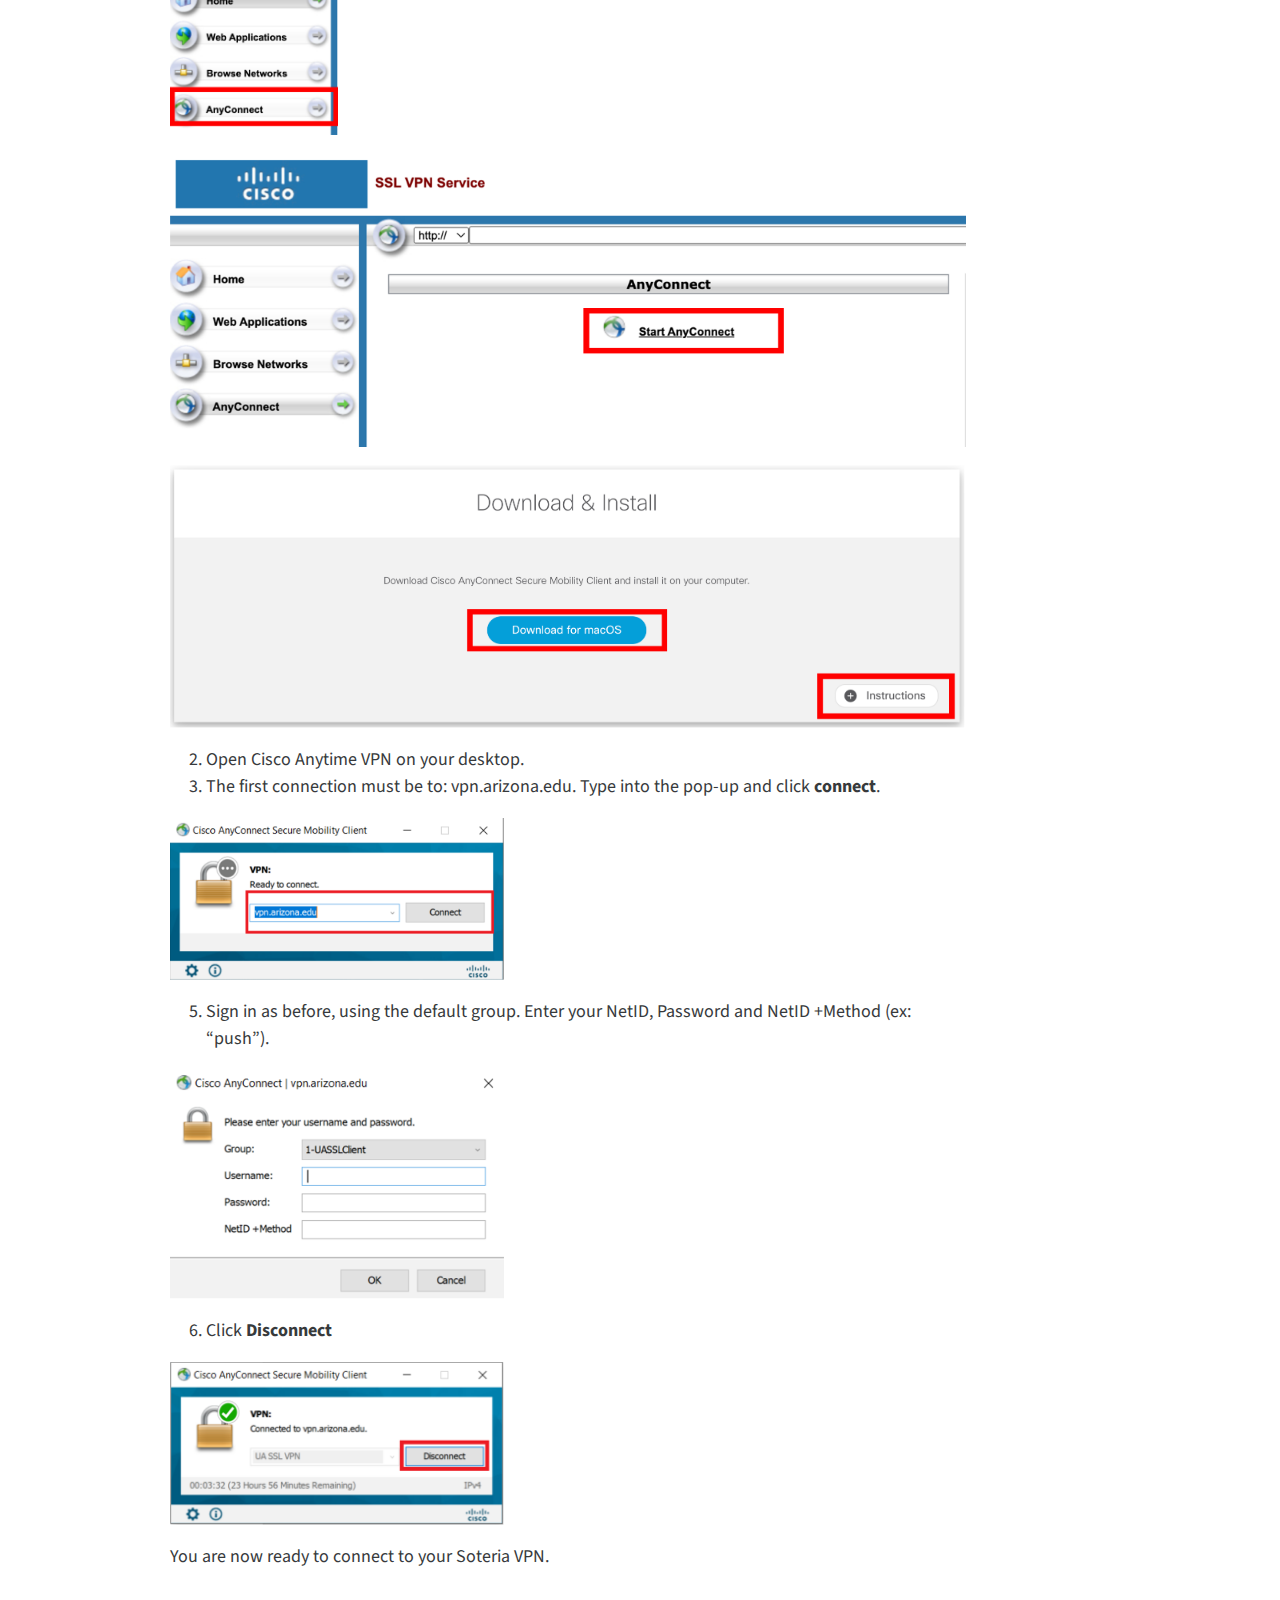
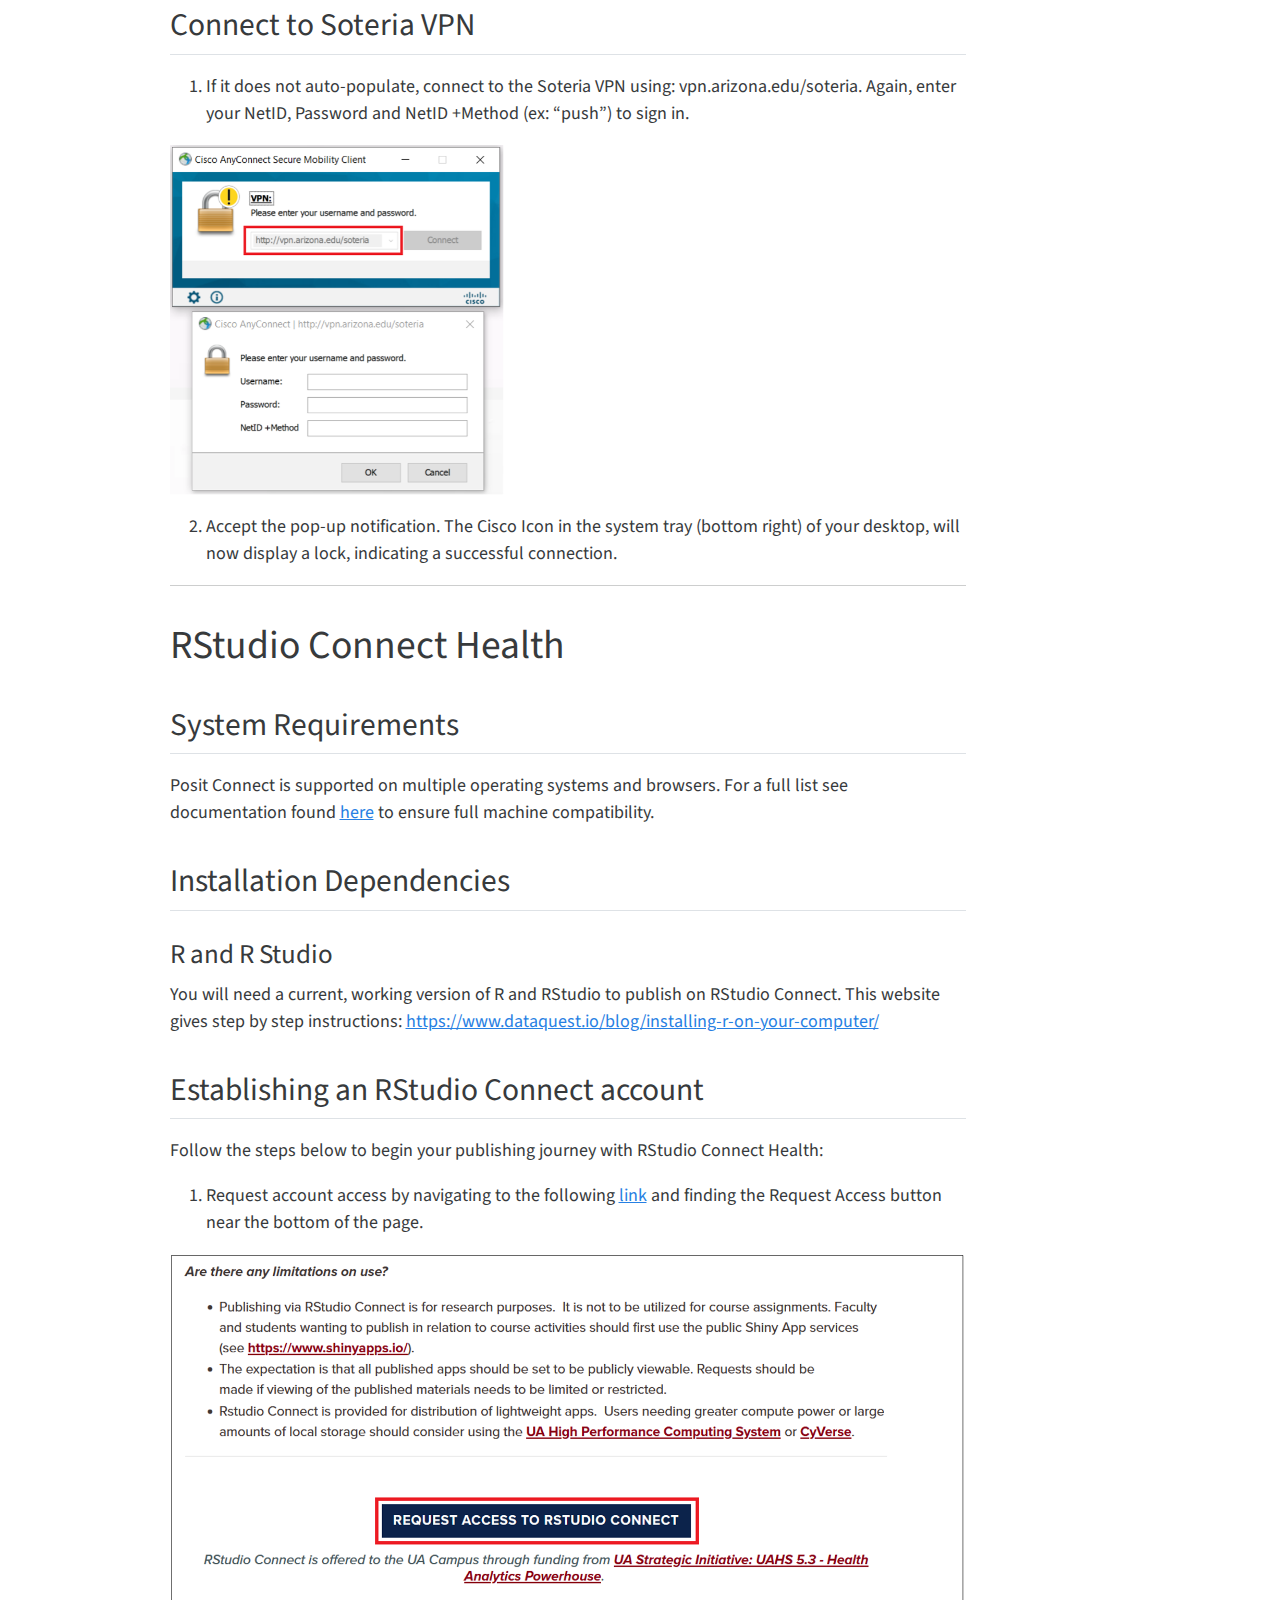
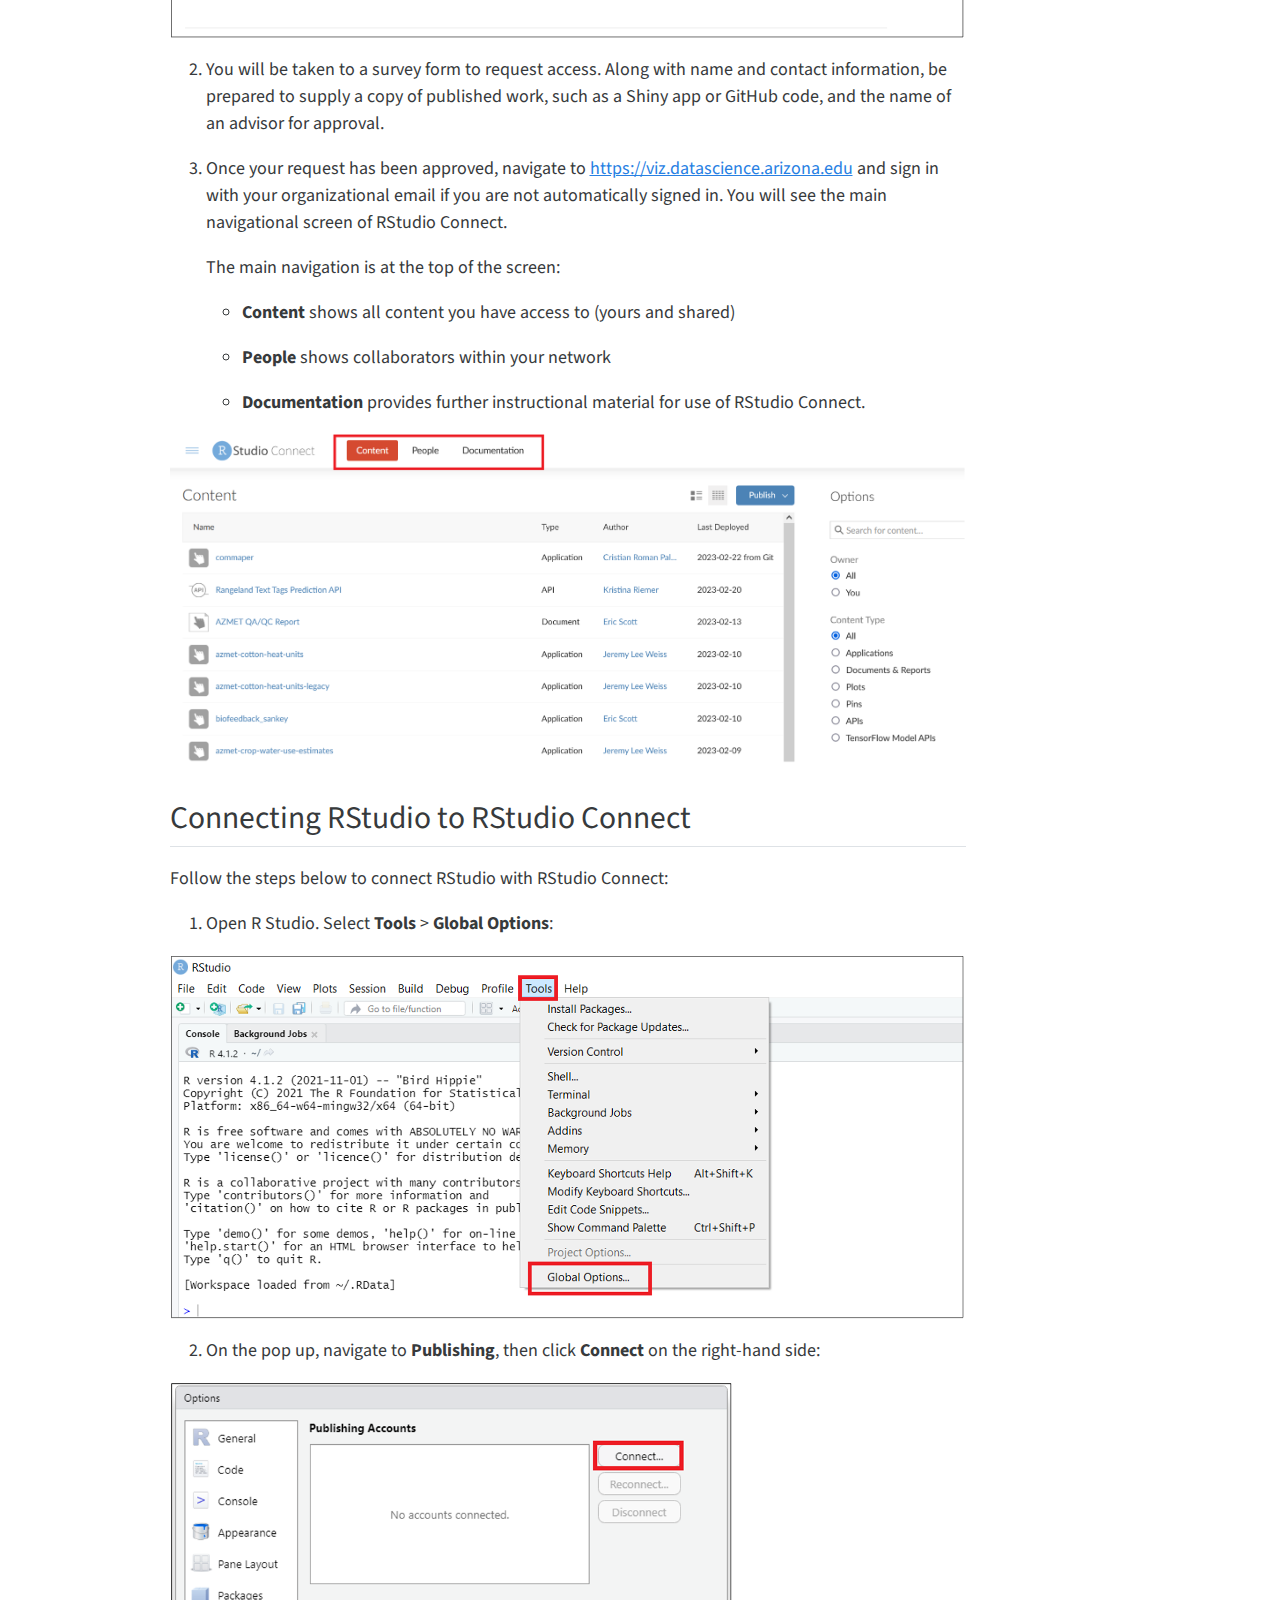
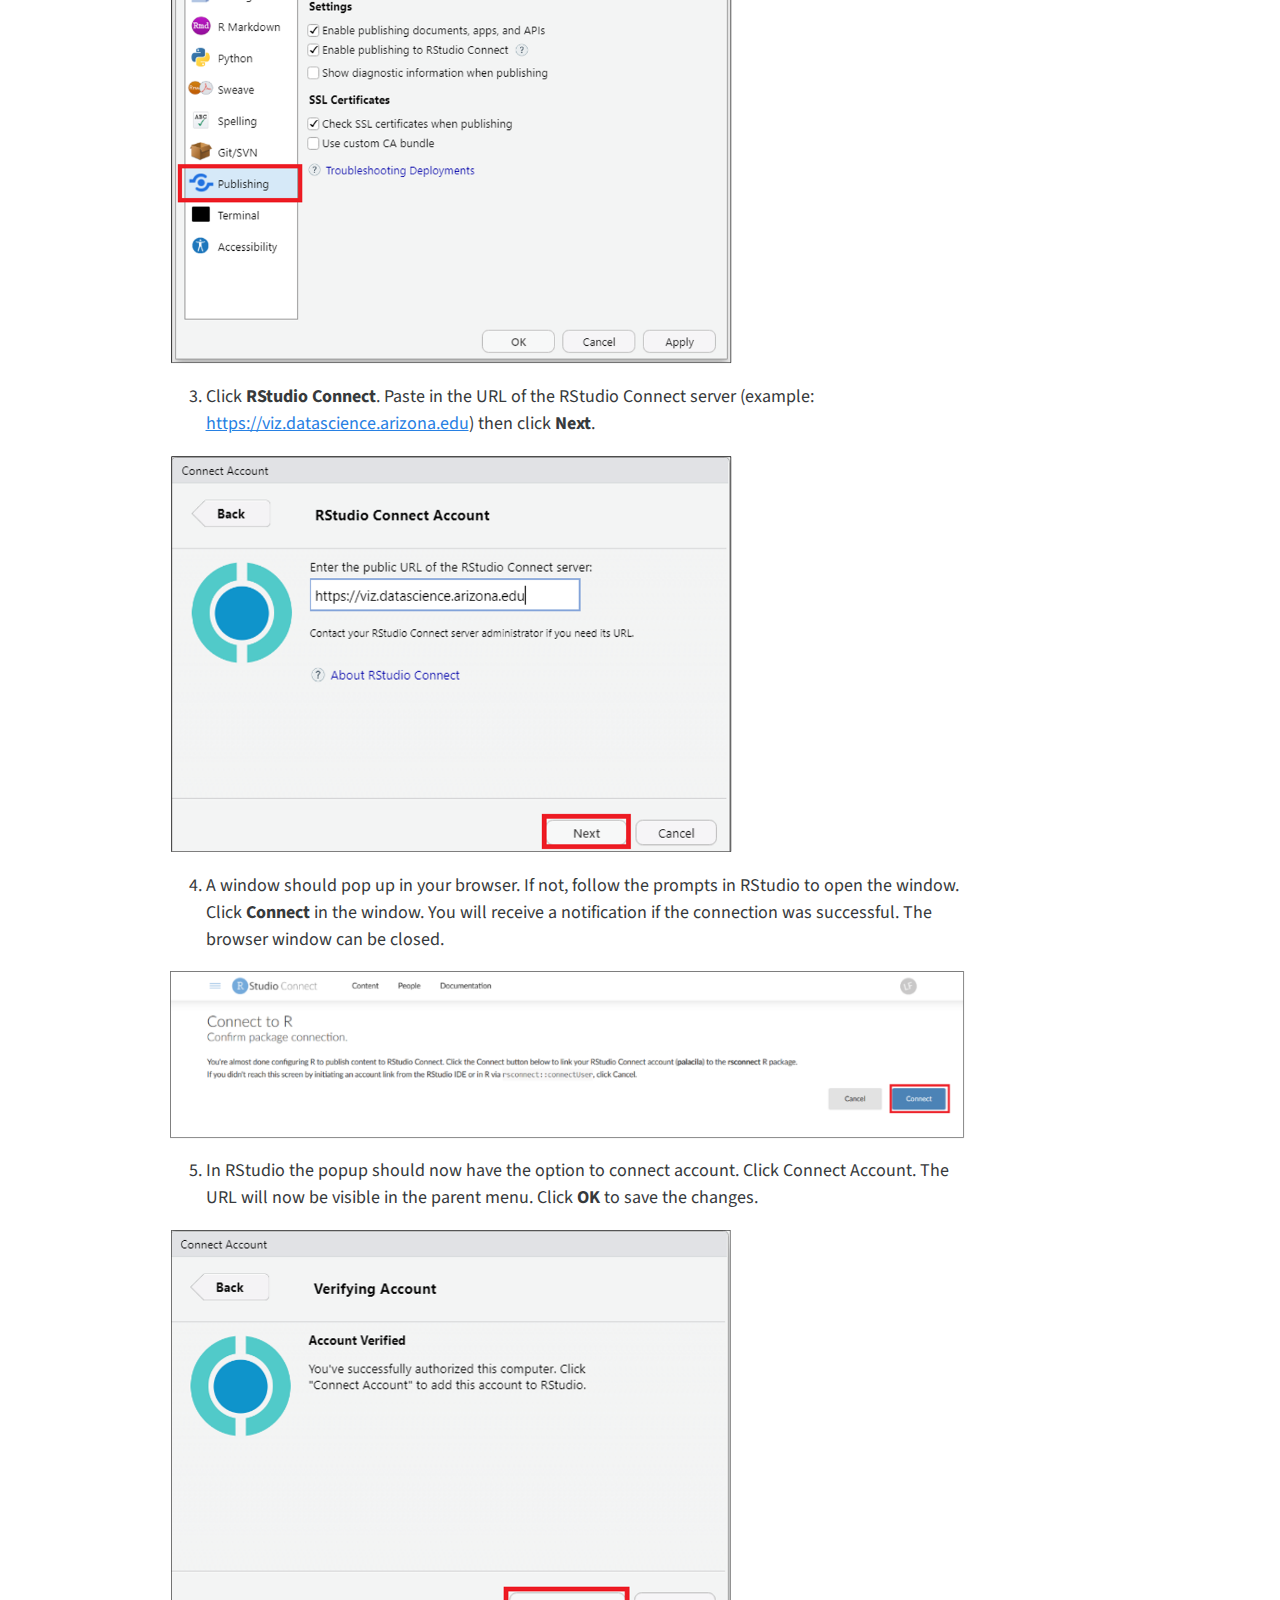
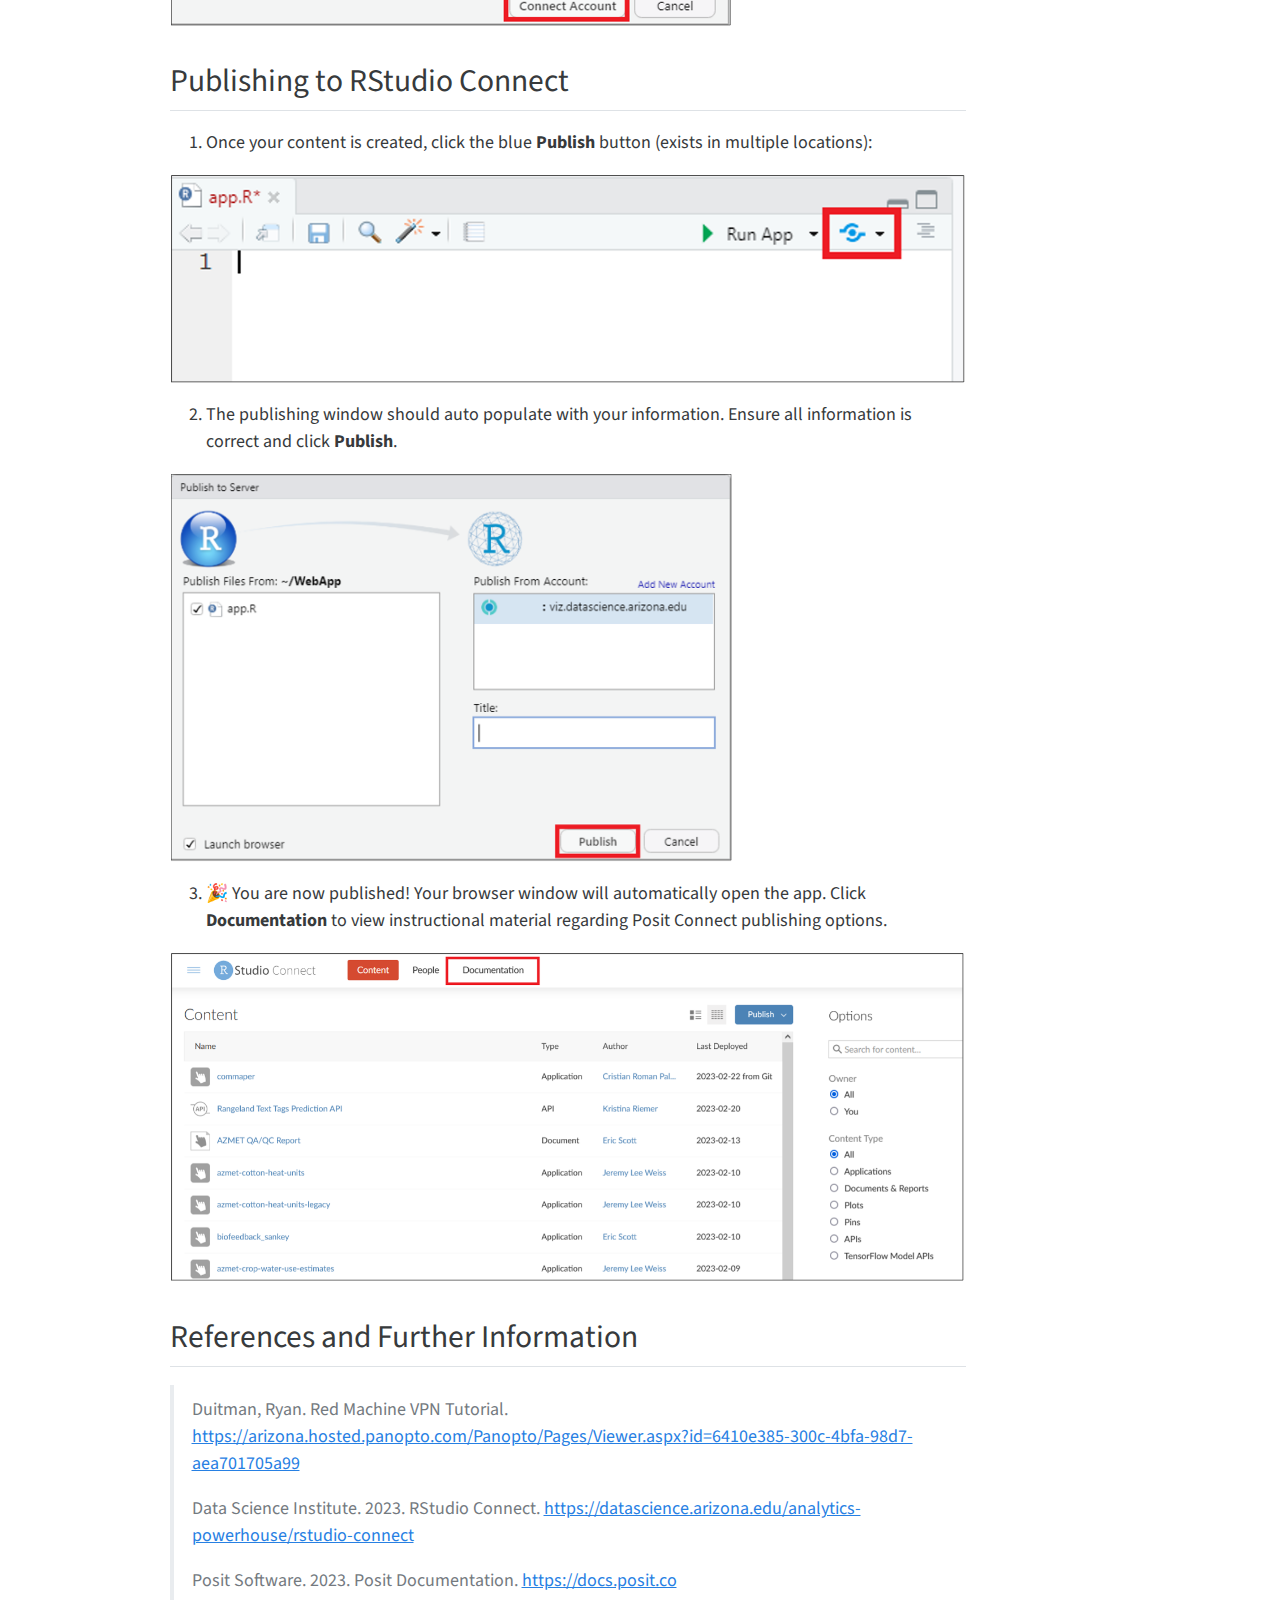
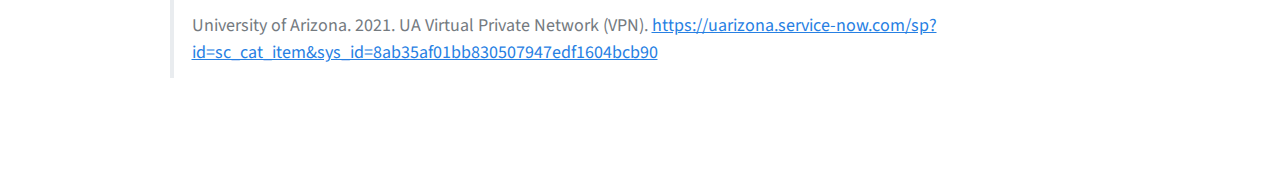
==== commit e4e8d221: "Built site for gh-pages" ====
--- a/index.html
+++ b/index.html
@@ -110,6 +110,11 @@
 <p><img src="images/Cisco1.png" class="img-fluid" width="334"></p>
 <ol start="2" type="1">
 <li>Follow the prompts to download and install Cisco Anytime VPN.</li>
+</ol>
+<p><img src="images/CiscoDown1.png" class="img-fluid" width="168"></p>
+<p><img src="images/CiscoDown2.png" class="img-fluid" width="4143"></p>
+<p><img src="images/CiscoDown3.png" class="img-fluid"></p>
+<ol start="2" type="1">
 <li>Open Cisco Anytime VPN on your desktop.</li>
 <li>The first connection must be to: vpn.arizona.edu. Type into the pop-up and click <strong>connect</strong>.</li>
 </ol>
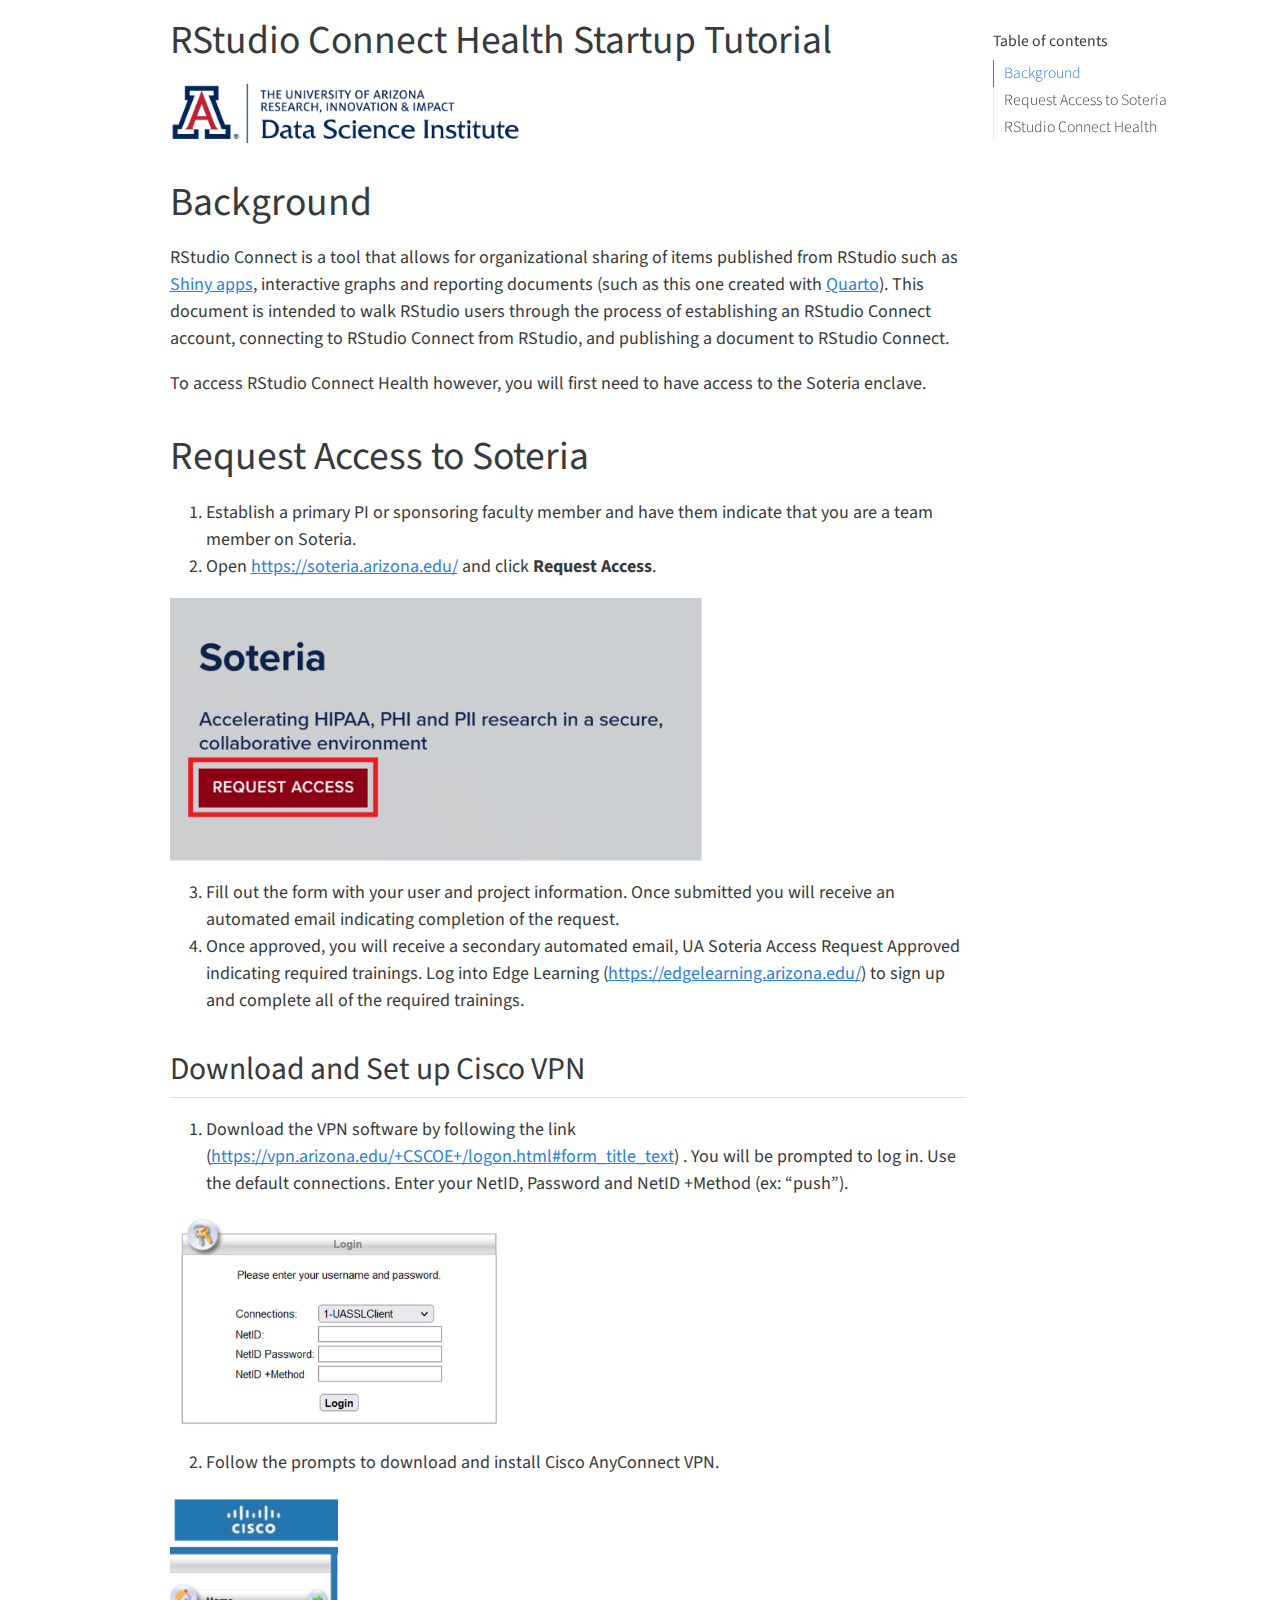
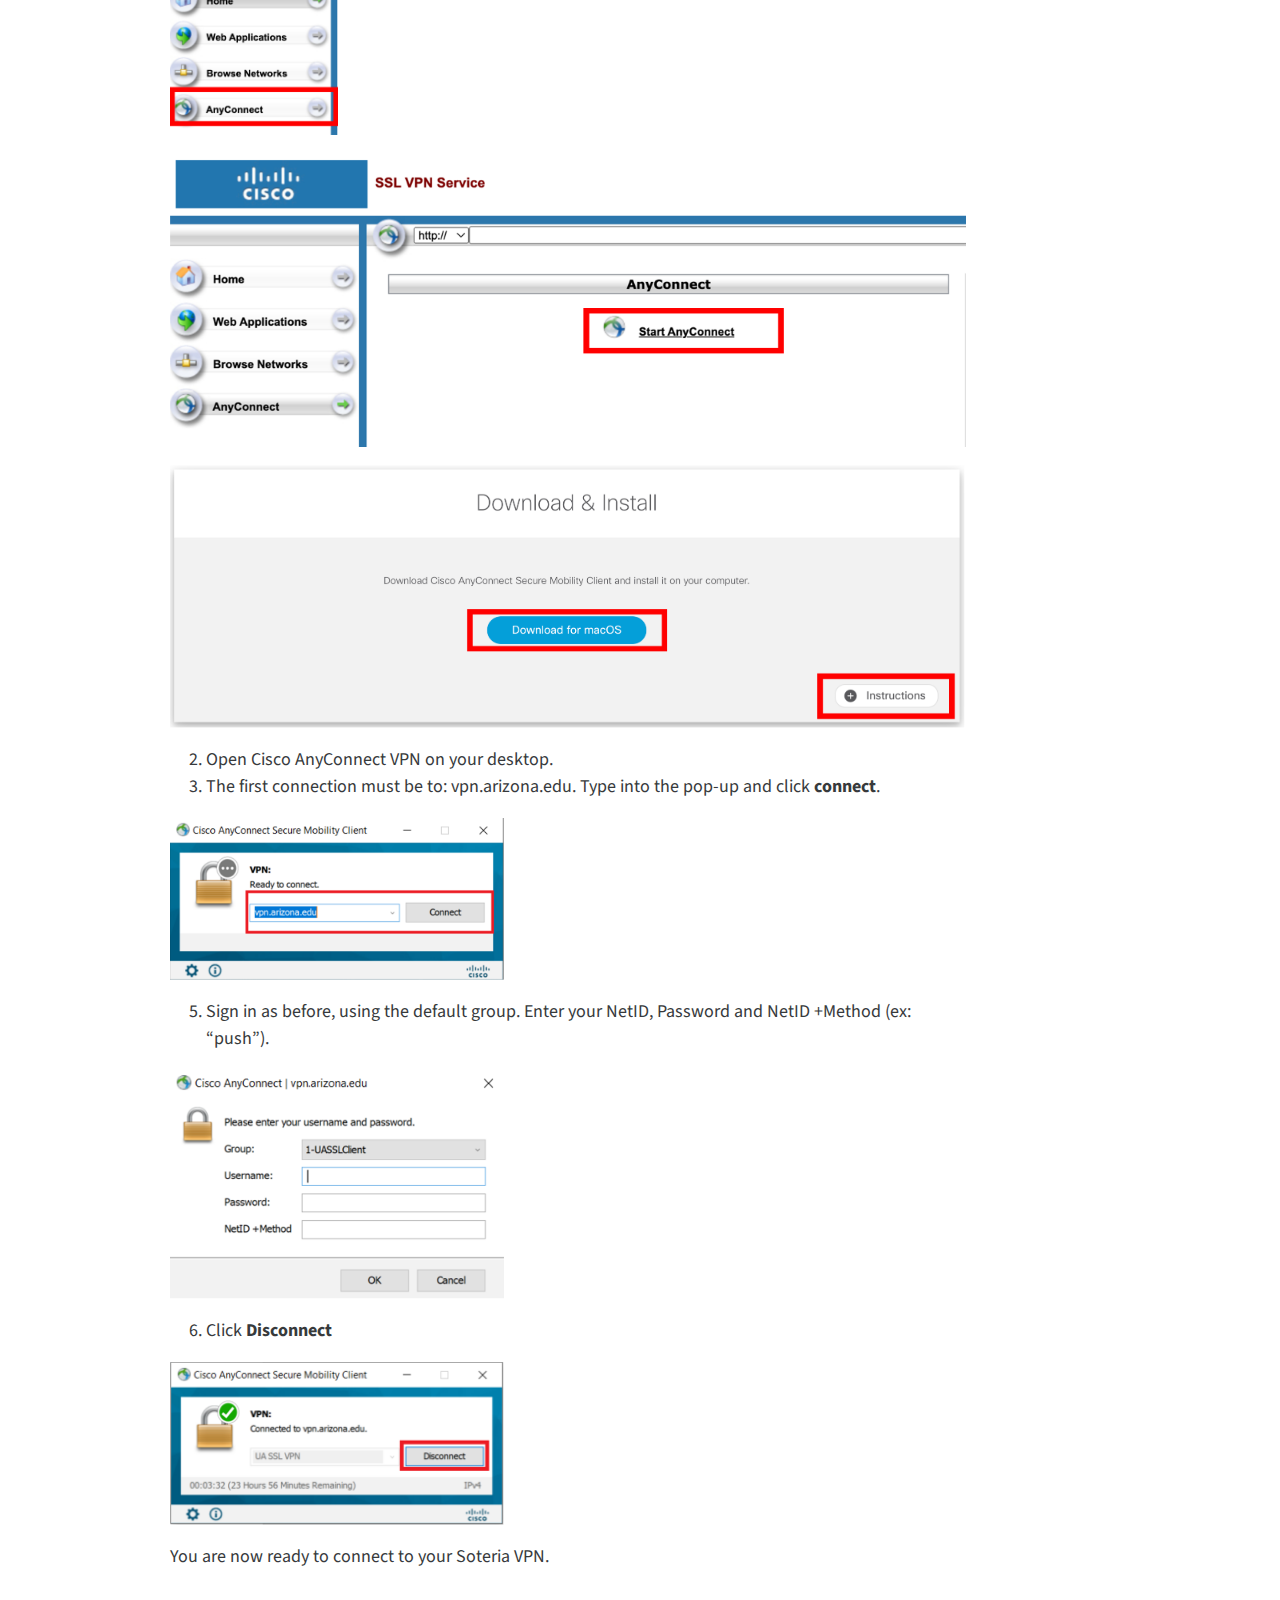
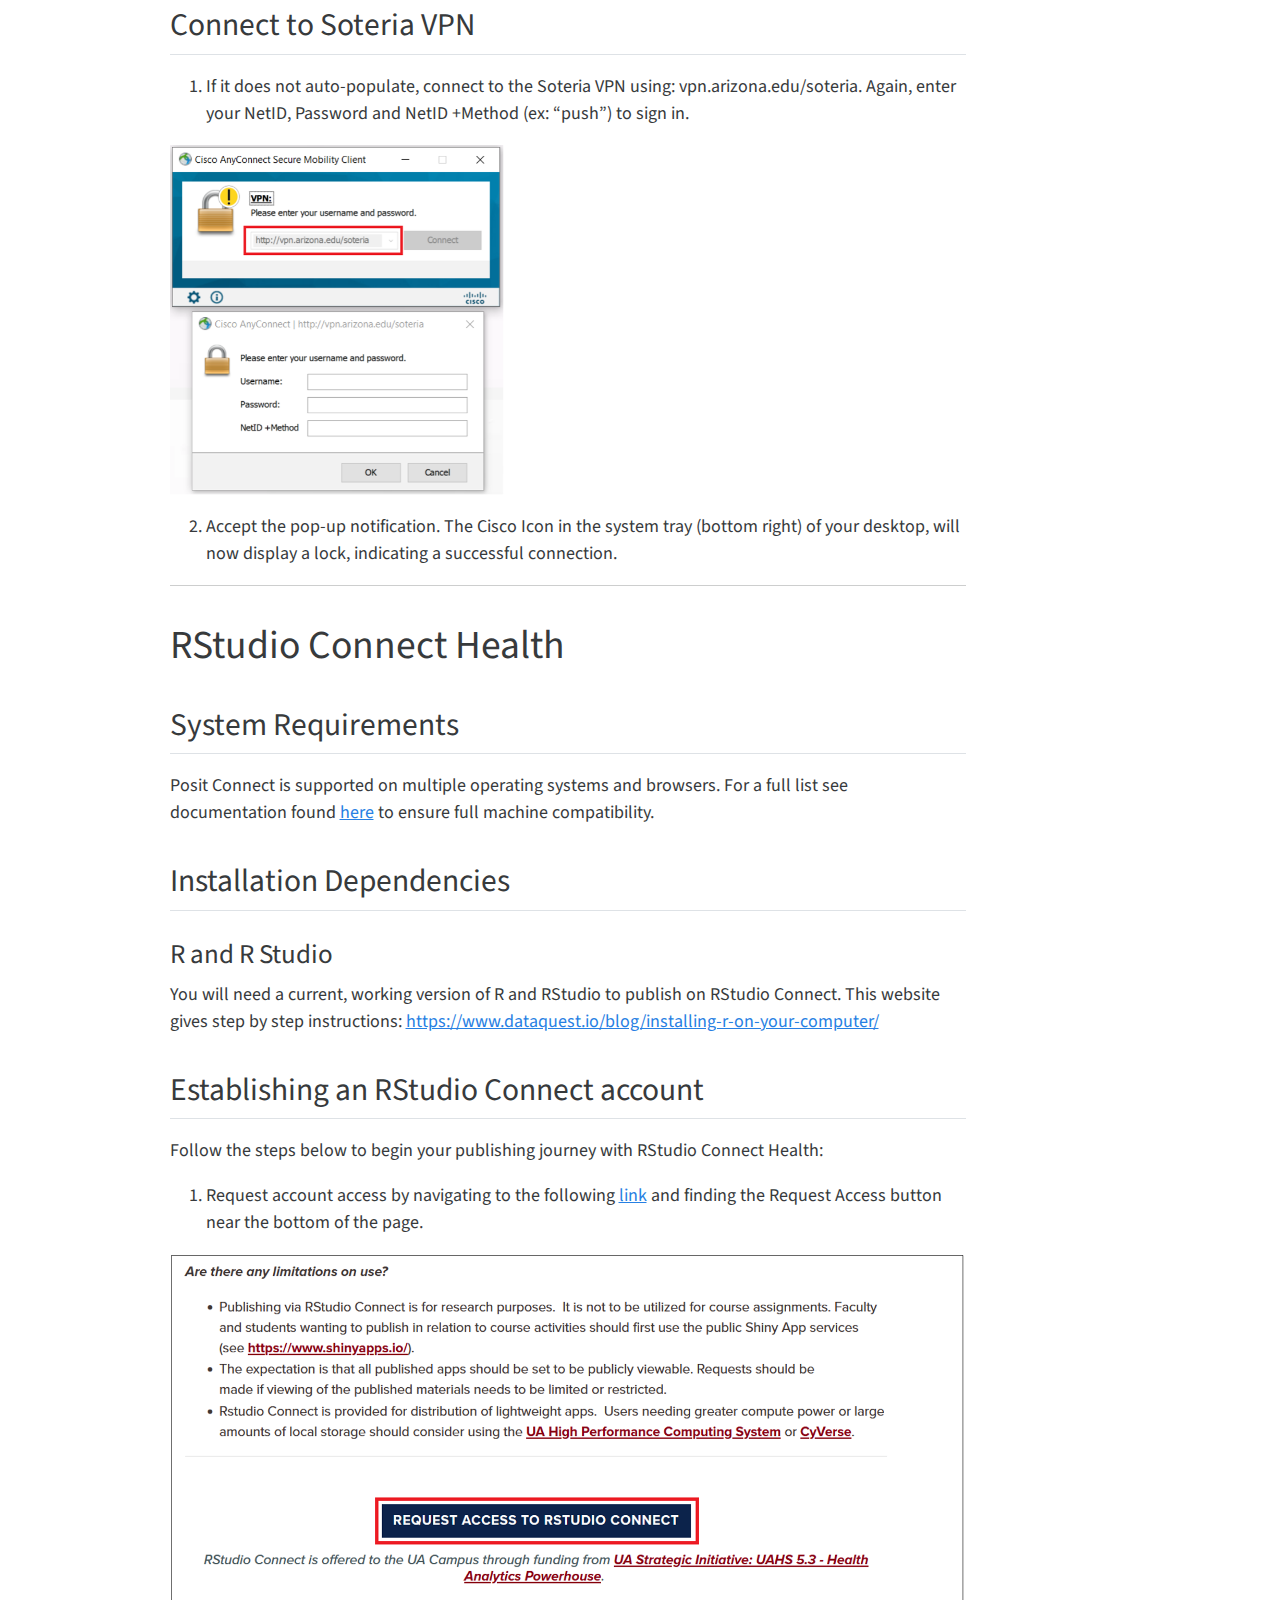
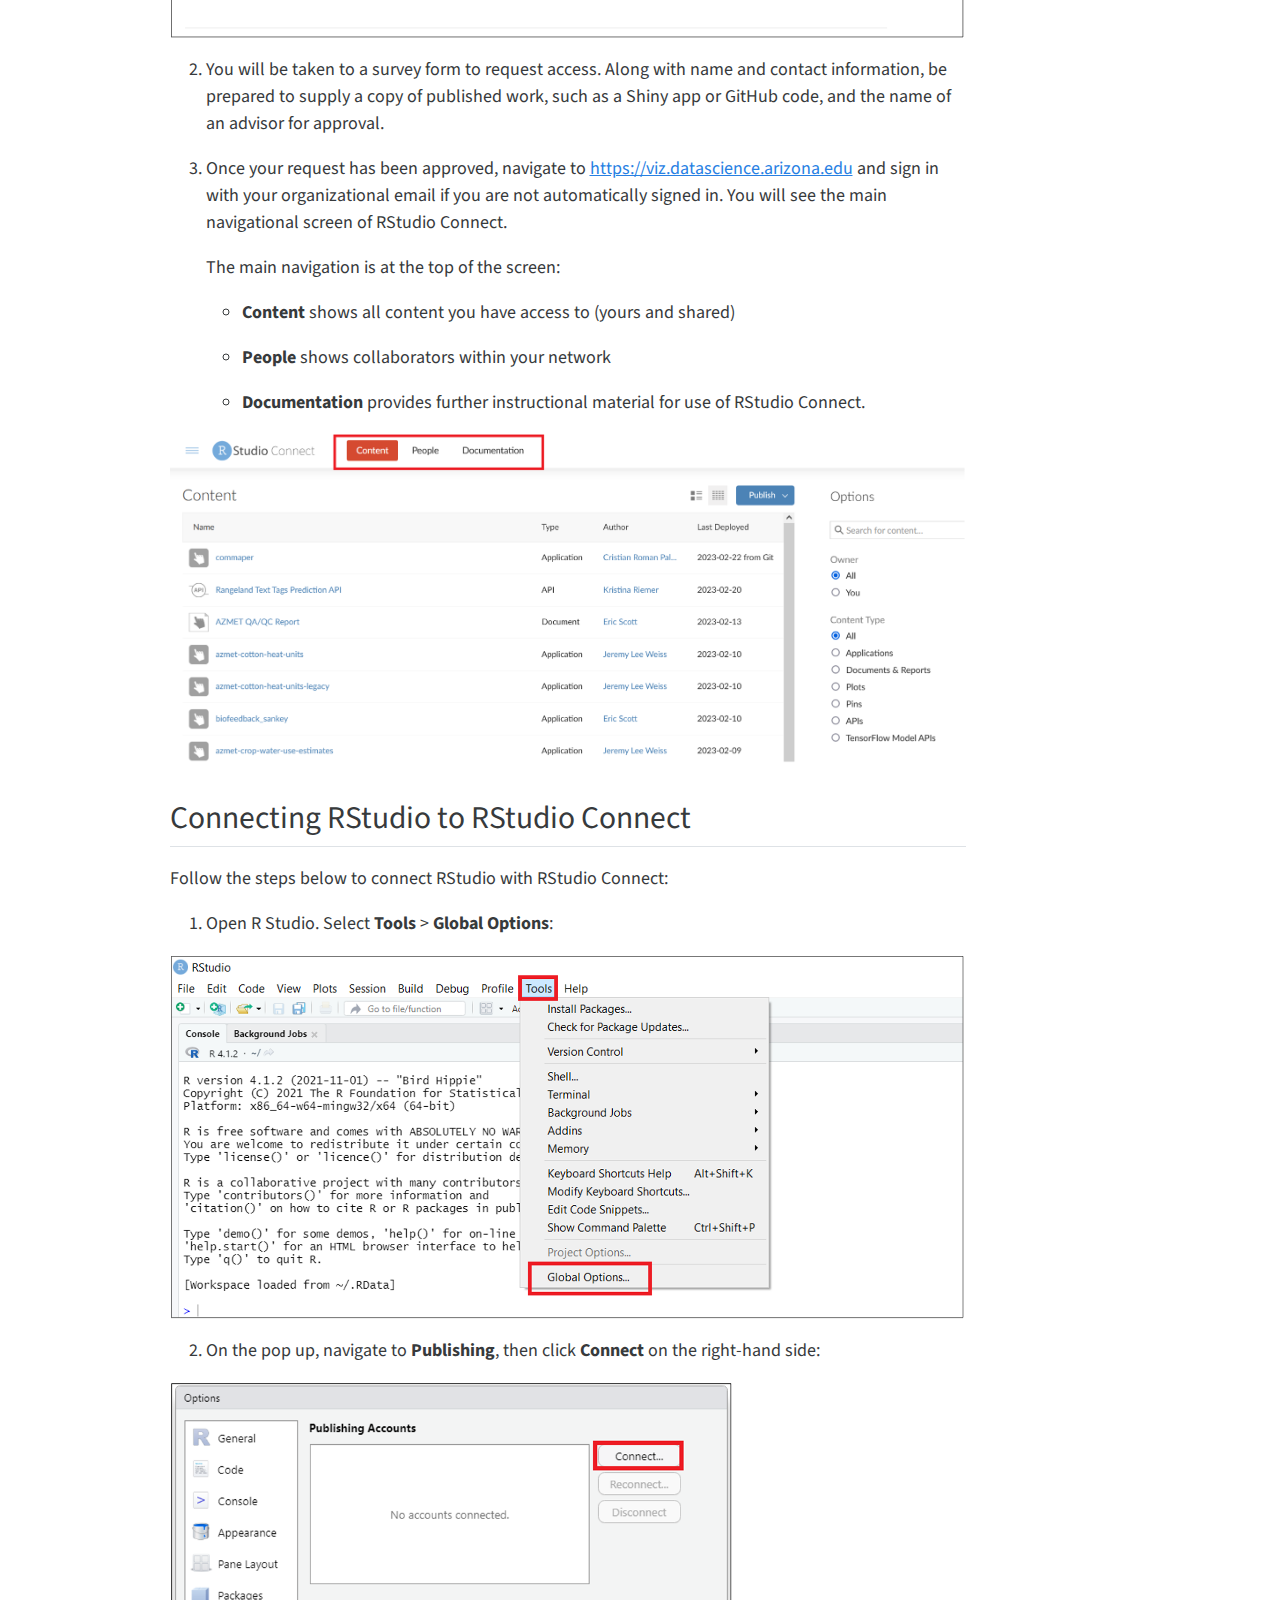
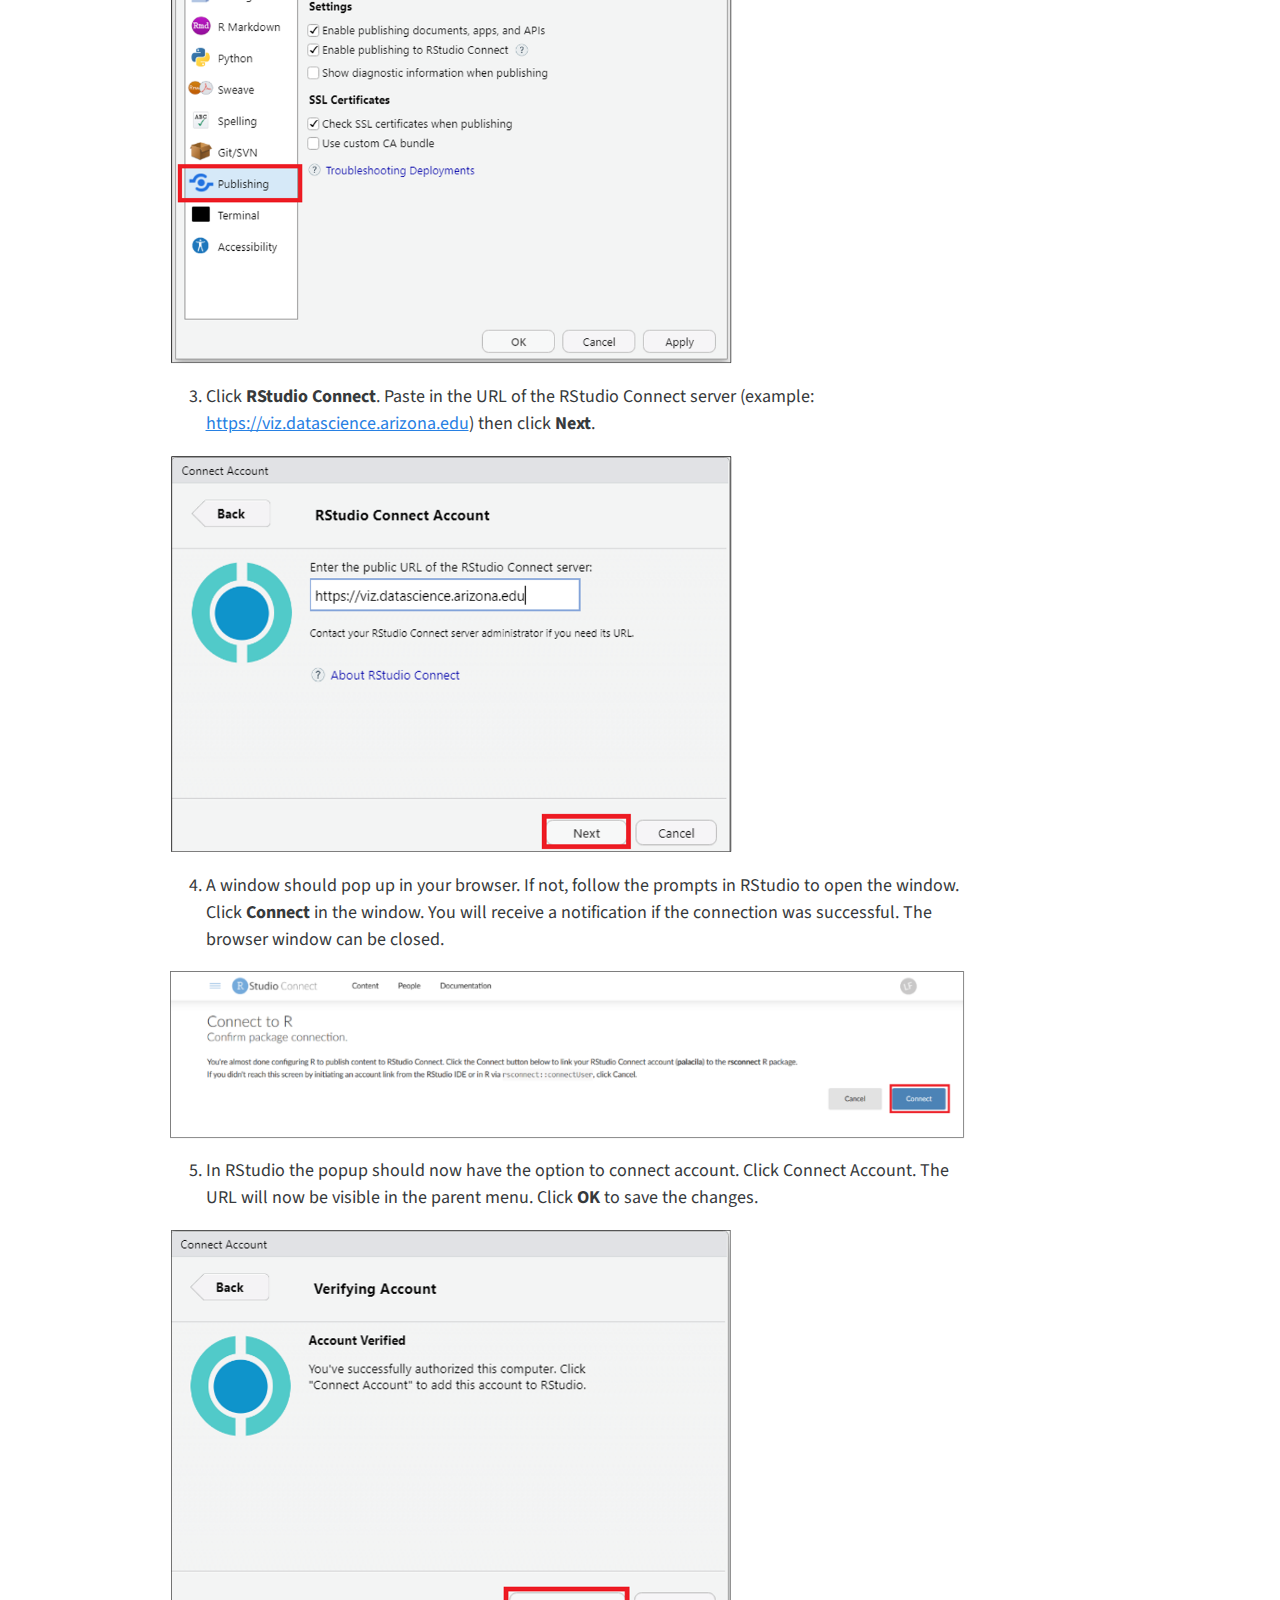
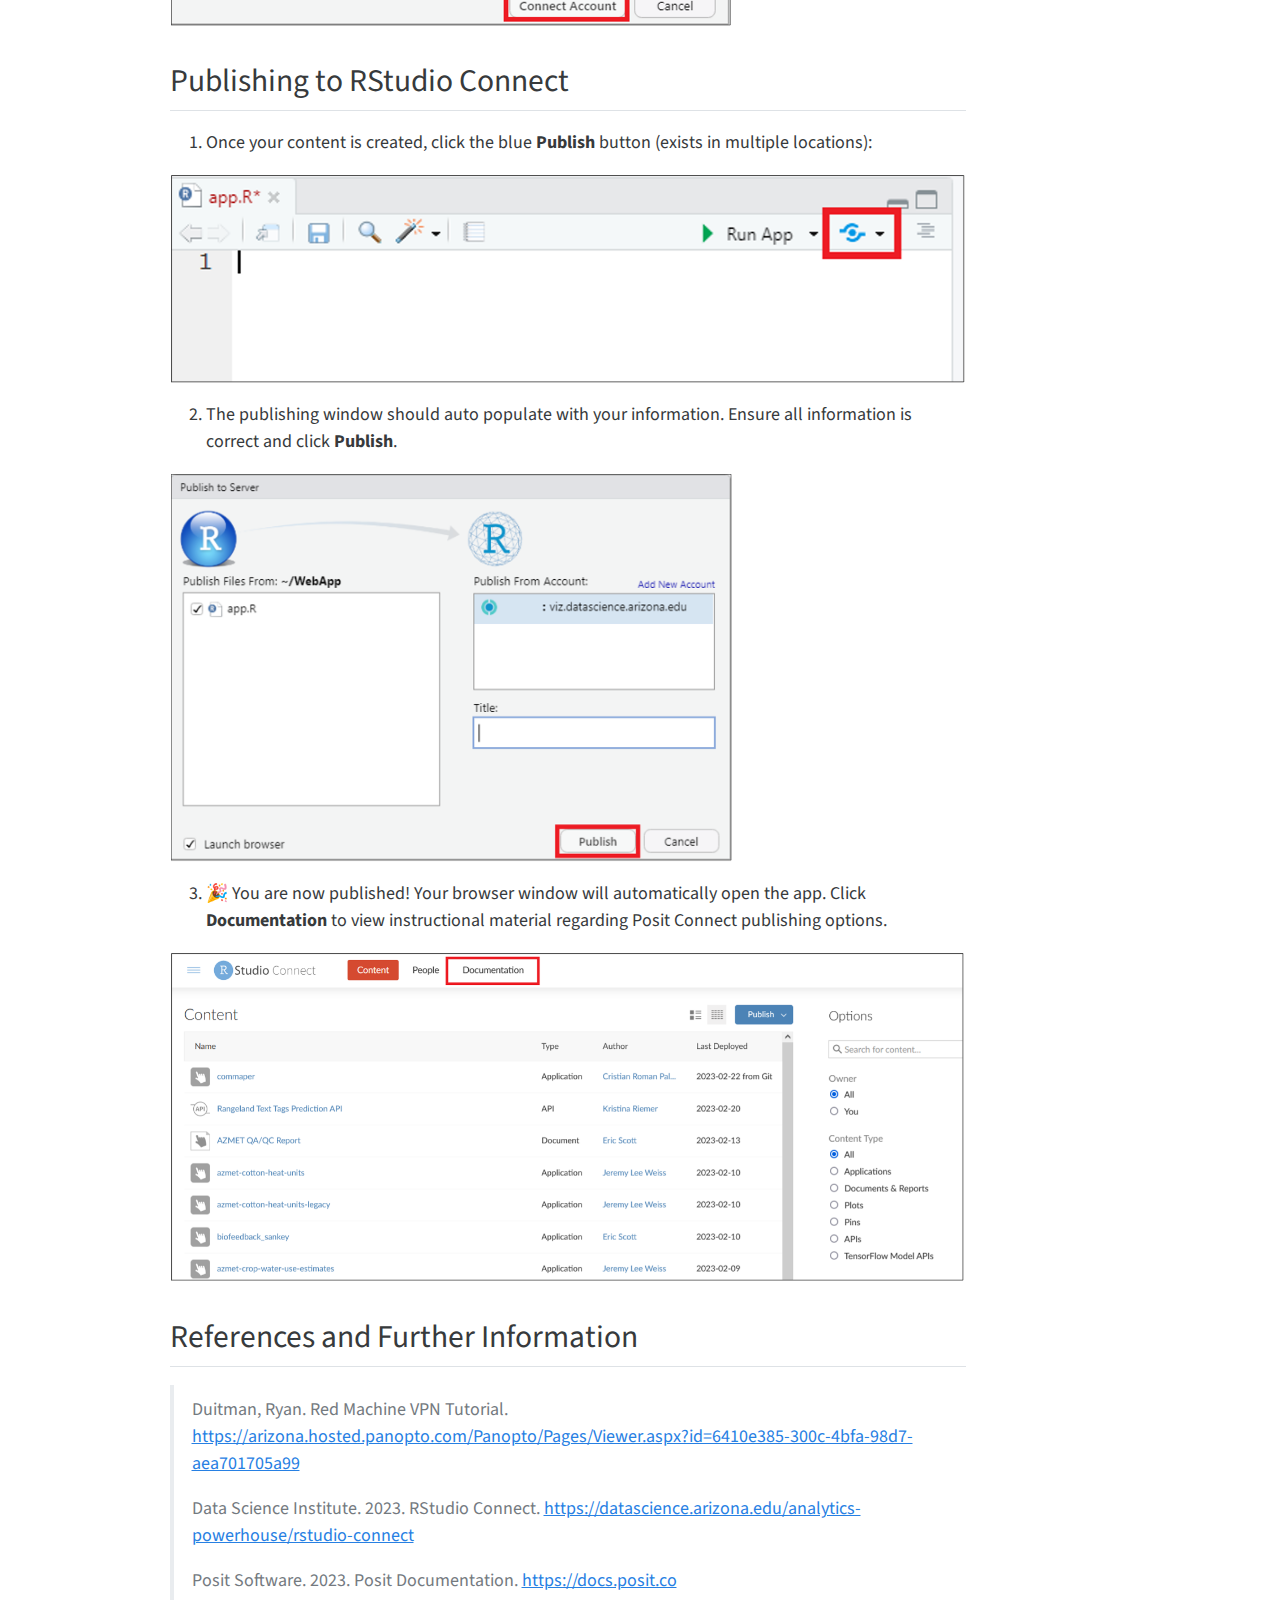
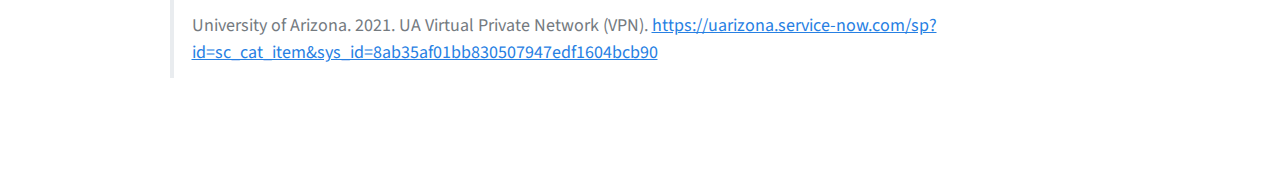
==== commit 39463697: "Built site for gh-pages" ====
--- a/index.html
+++ b/index.html
@@ -109,13 +109,13 @@
 </ol>
 <p><img src="images/Cisco1.png" class="img-fluid" width="334"></p>
 <ol start="2" type="1">
-<li>Follow the prompts to download and install Cisco Anytime VPN.</li>
+<li>Follow the prompts to download and install Cisco AnyConnect VPN.</li>
 </ol>
 <p><img src="images/CiscoDown1.png" class="img-fluid" width="168"></p>
 <p><img src="images/CiscoDown2.png" class="img-fluid" width="4143"></p>
 <p><img src="images/CiscoDown3.png" class="img-fluid"></p>
 <ol start="2" type="1">
-<li>Open Cisco Anytime VPN on your desktop.</li>
+<li>Open Cisco AnyConnect VPN on your desktop.</li>
 <li>The first connection must be to: vpn.arizona.edu. Type into the pop-up and click <strong>connect</strong>.</li>
 </ol>
 <p><img src="images/Cisco2.png" class="img-fluid" width="334"></p>
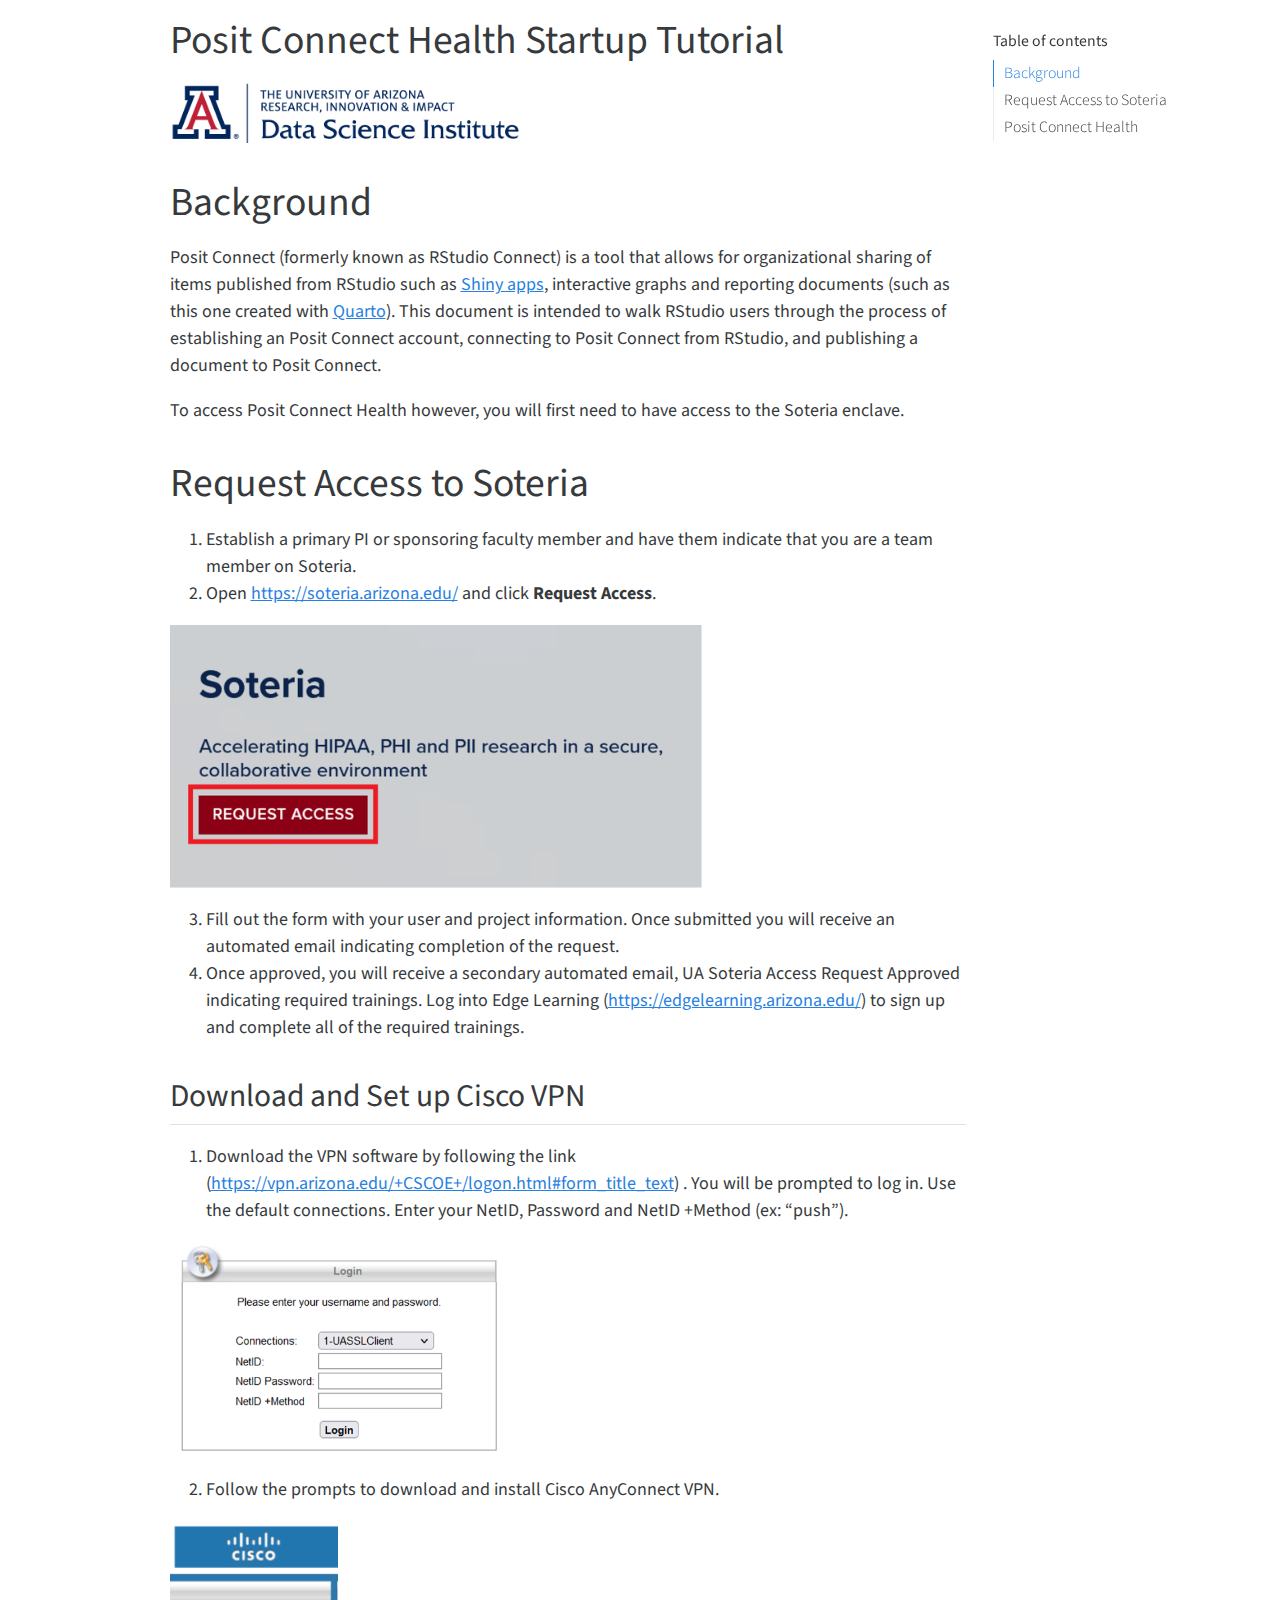
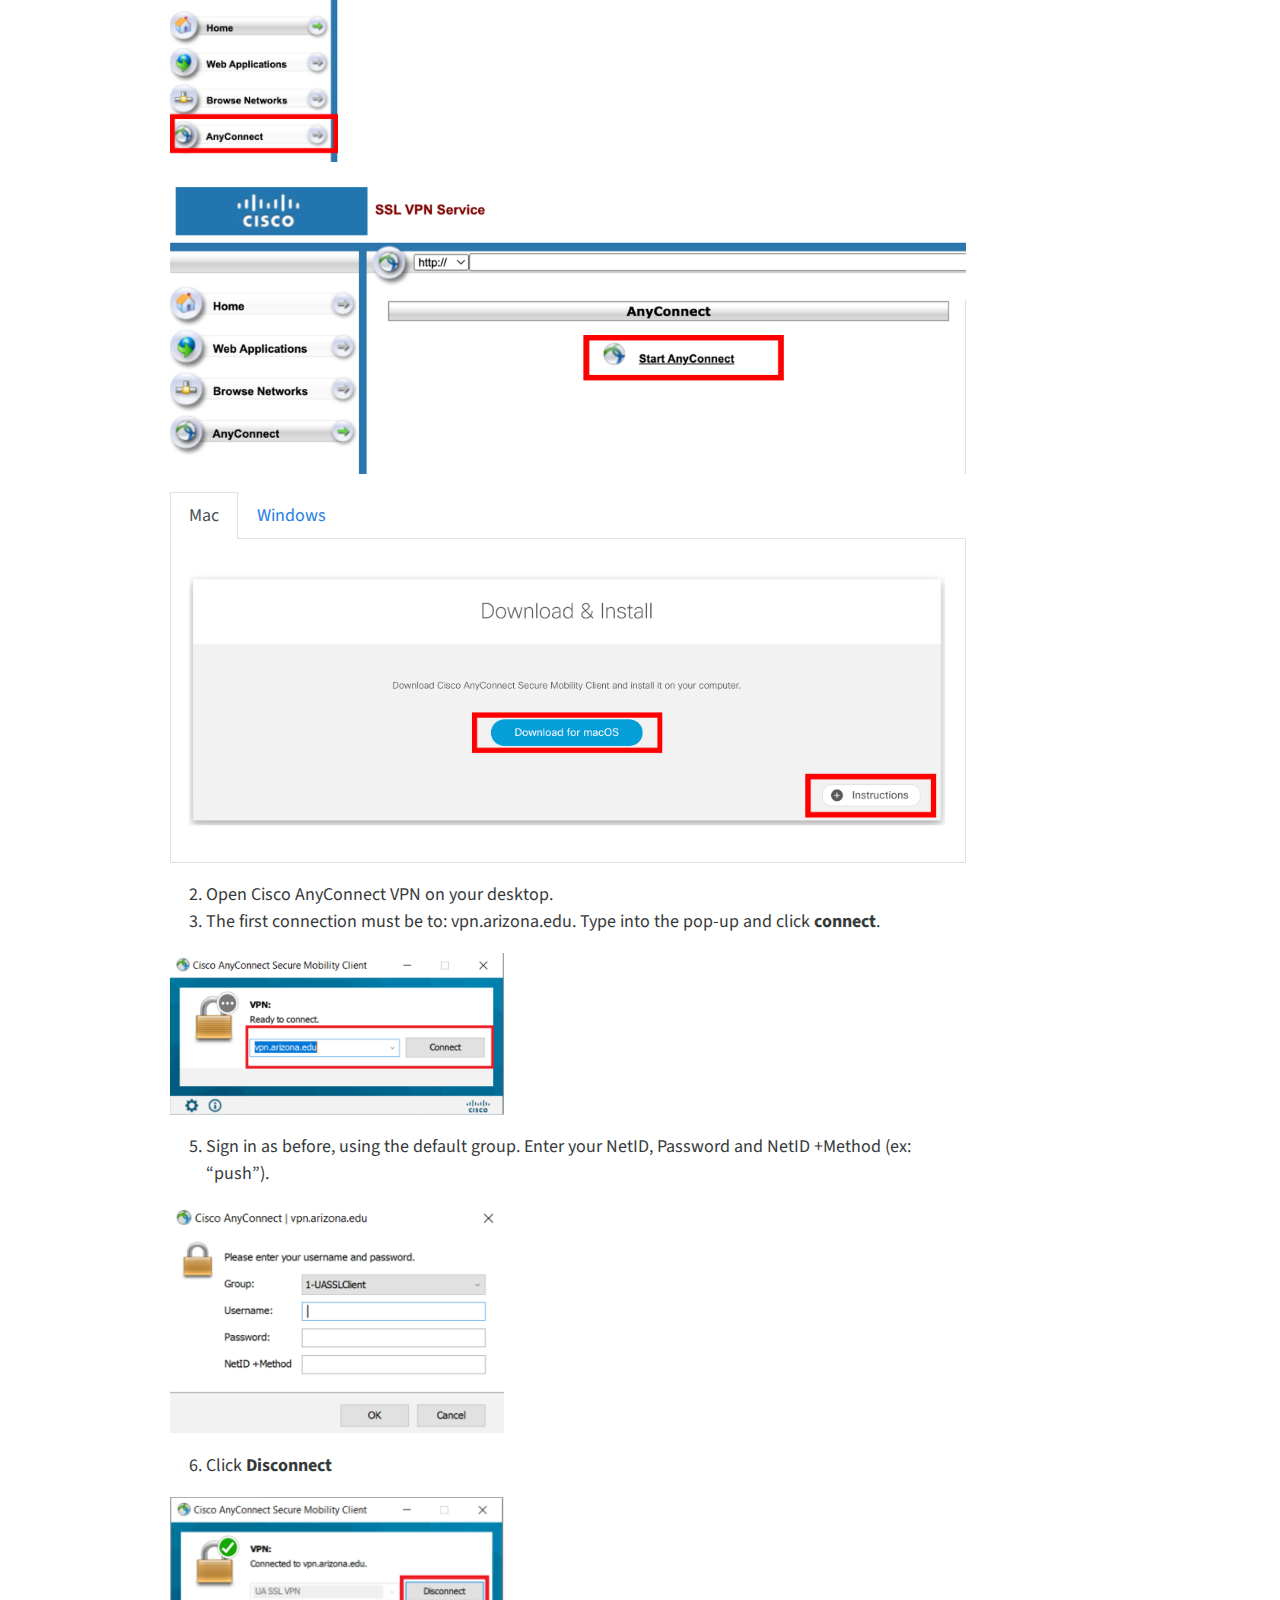
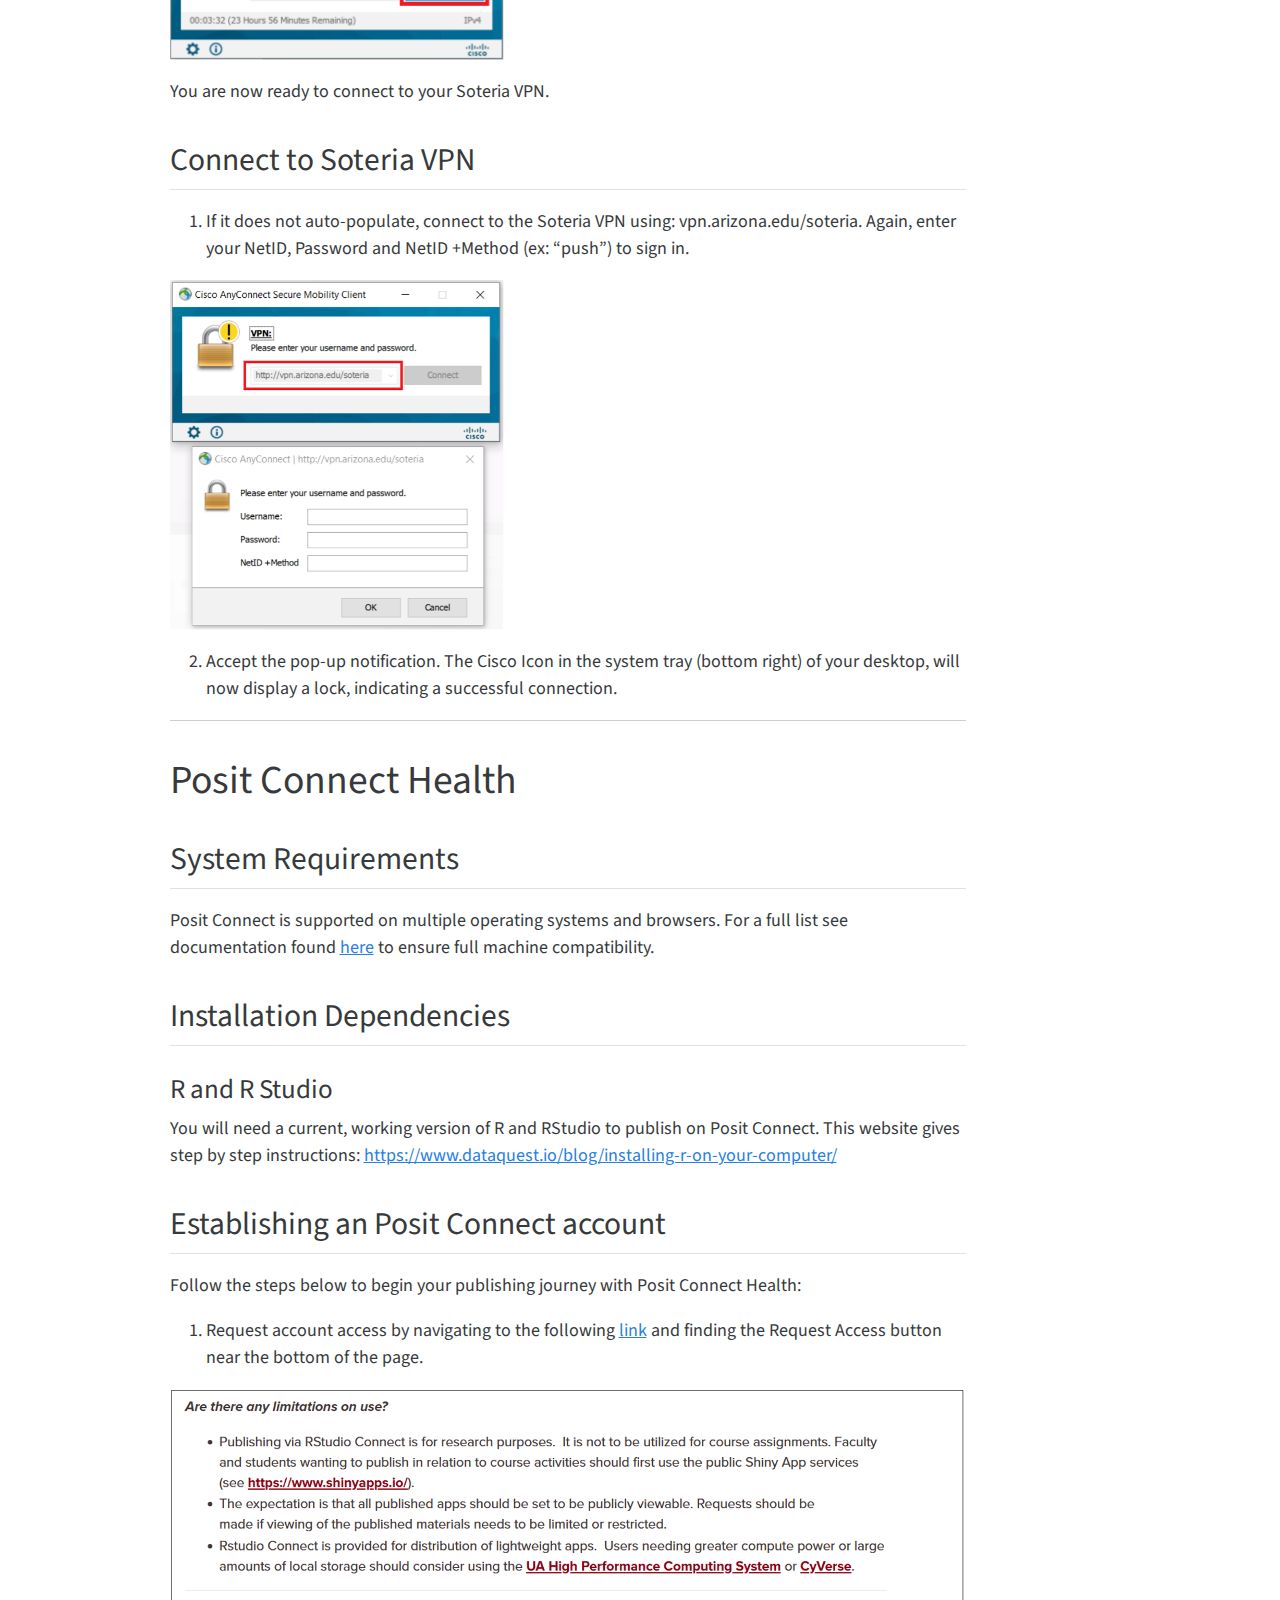
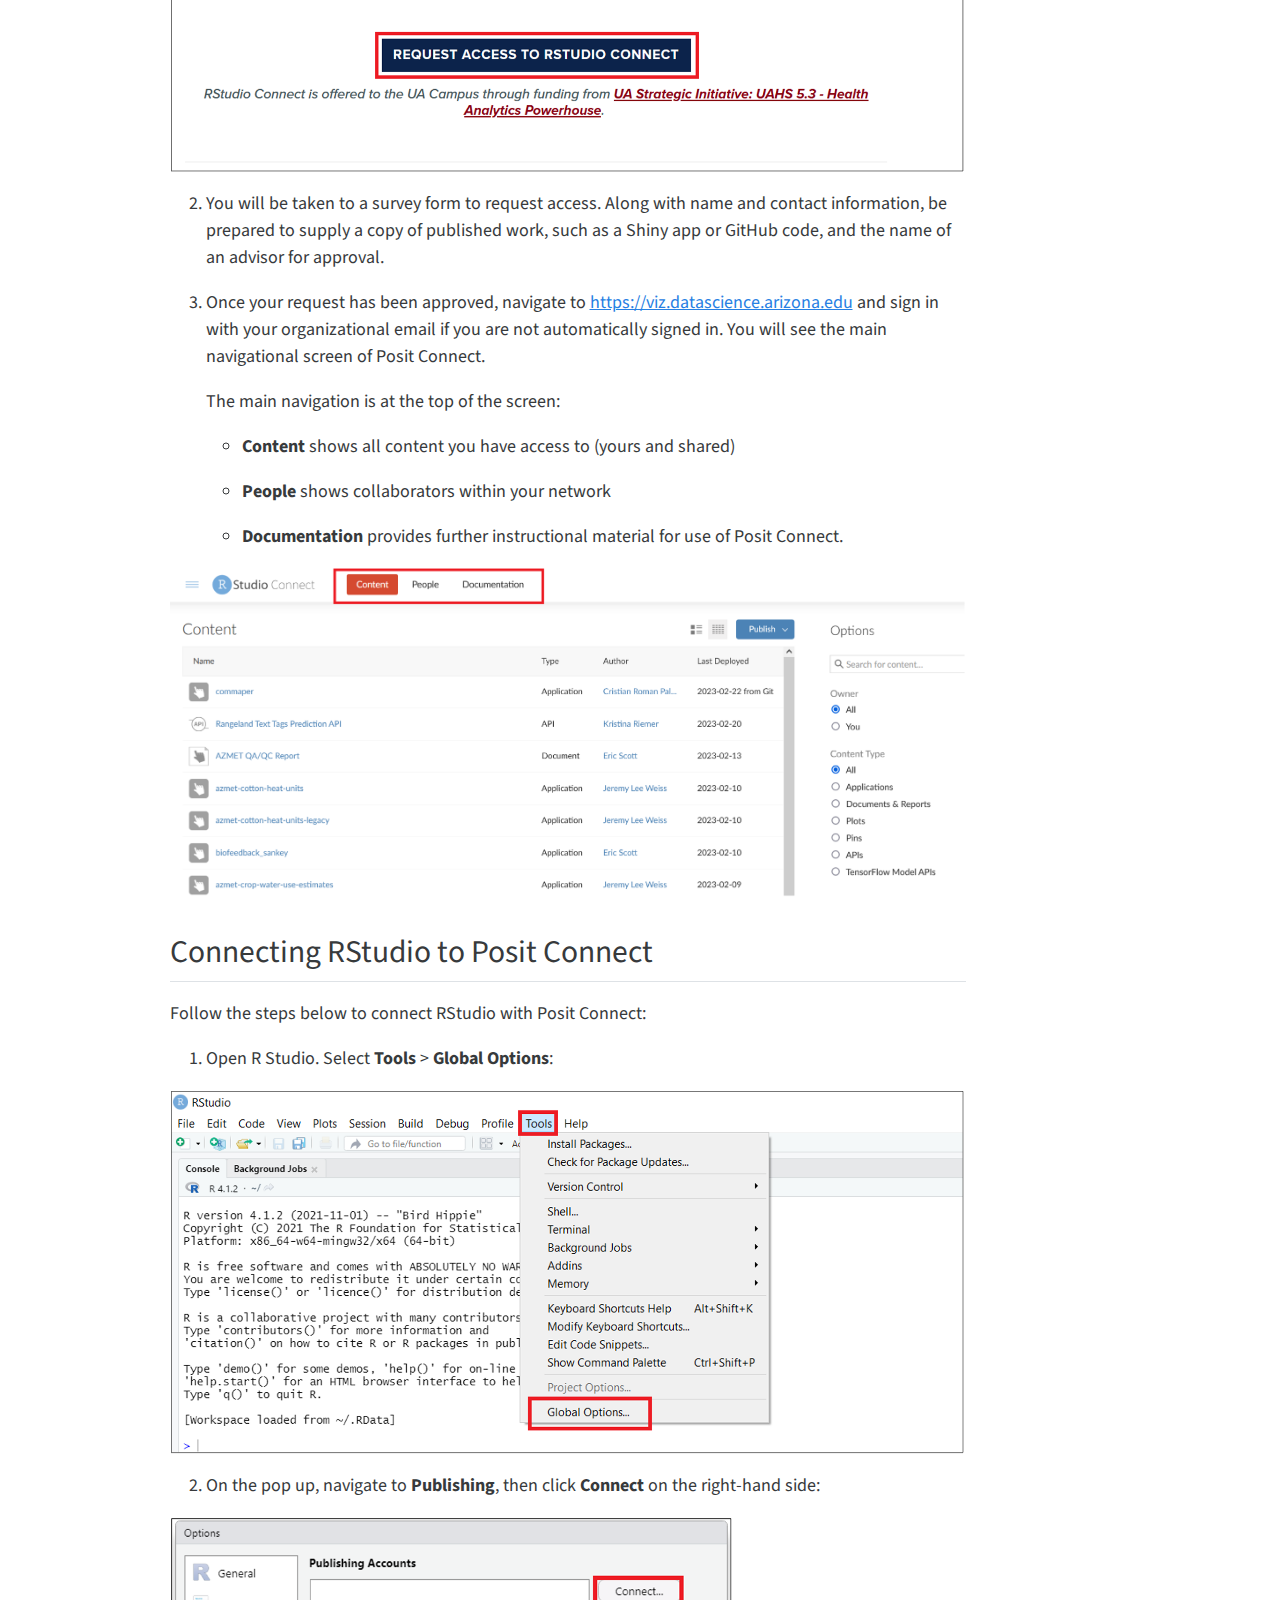
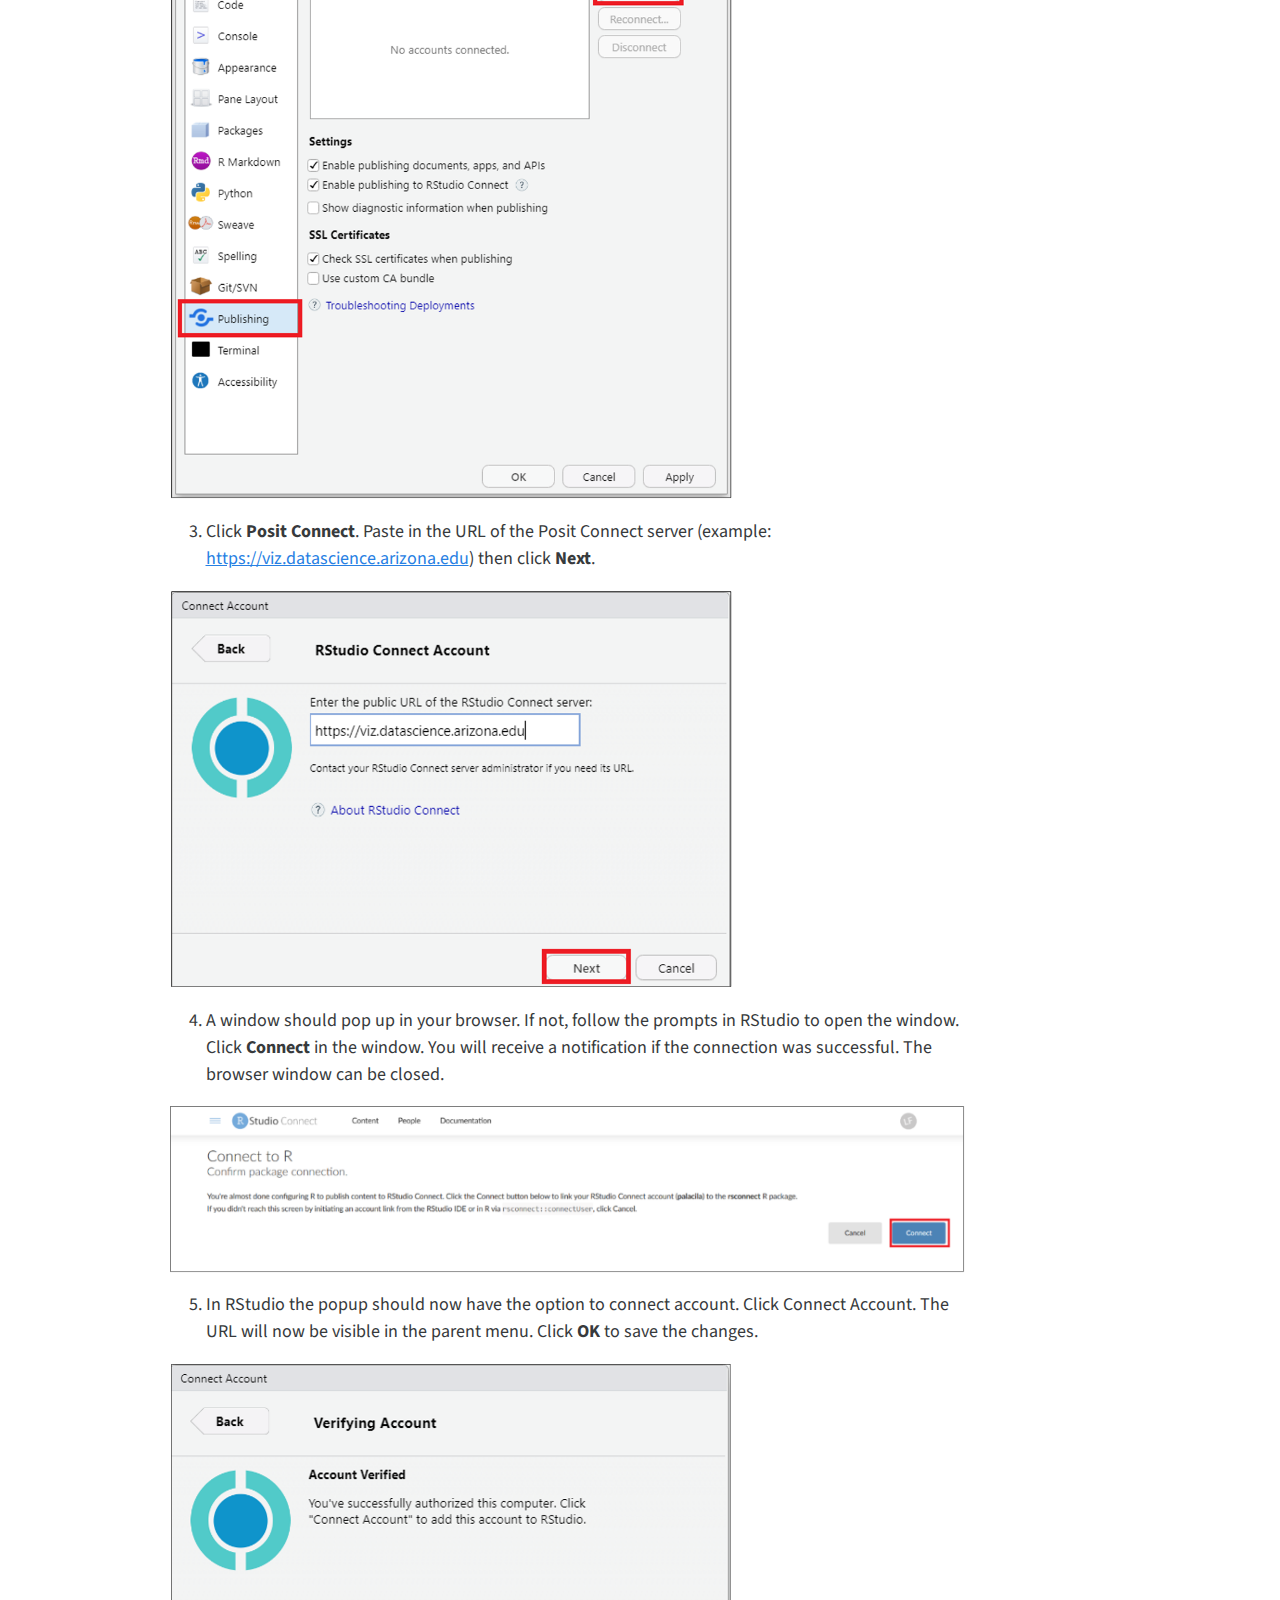
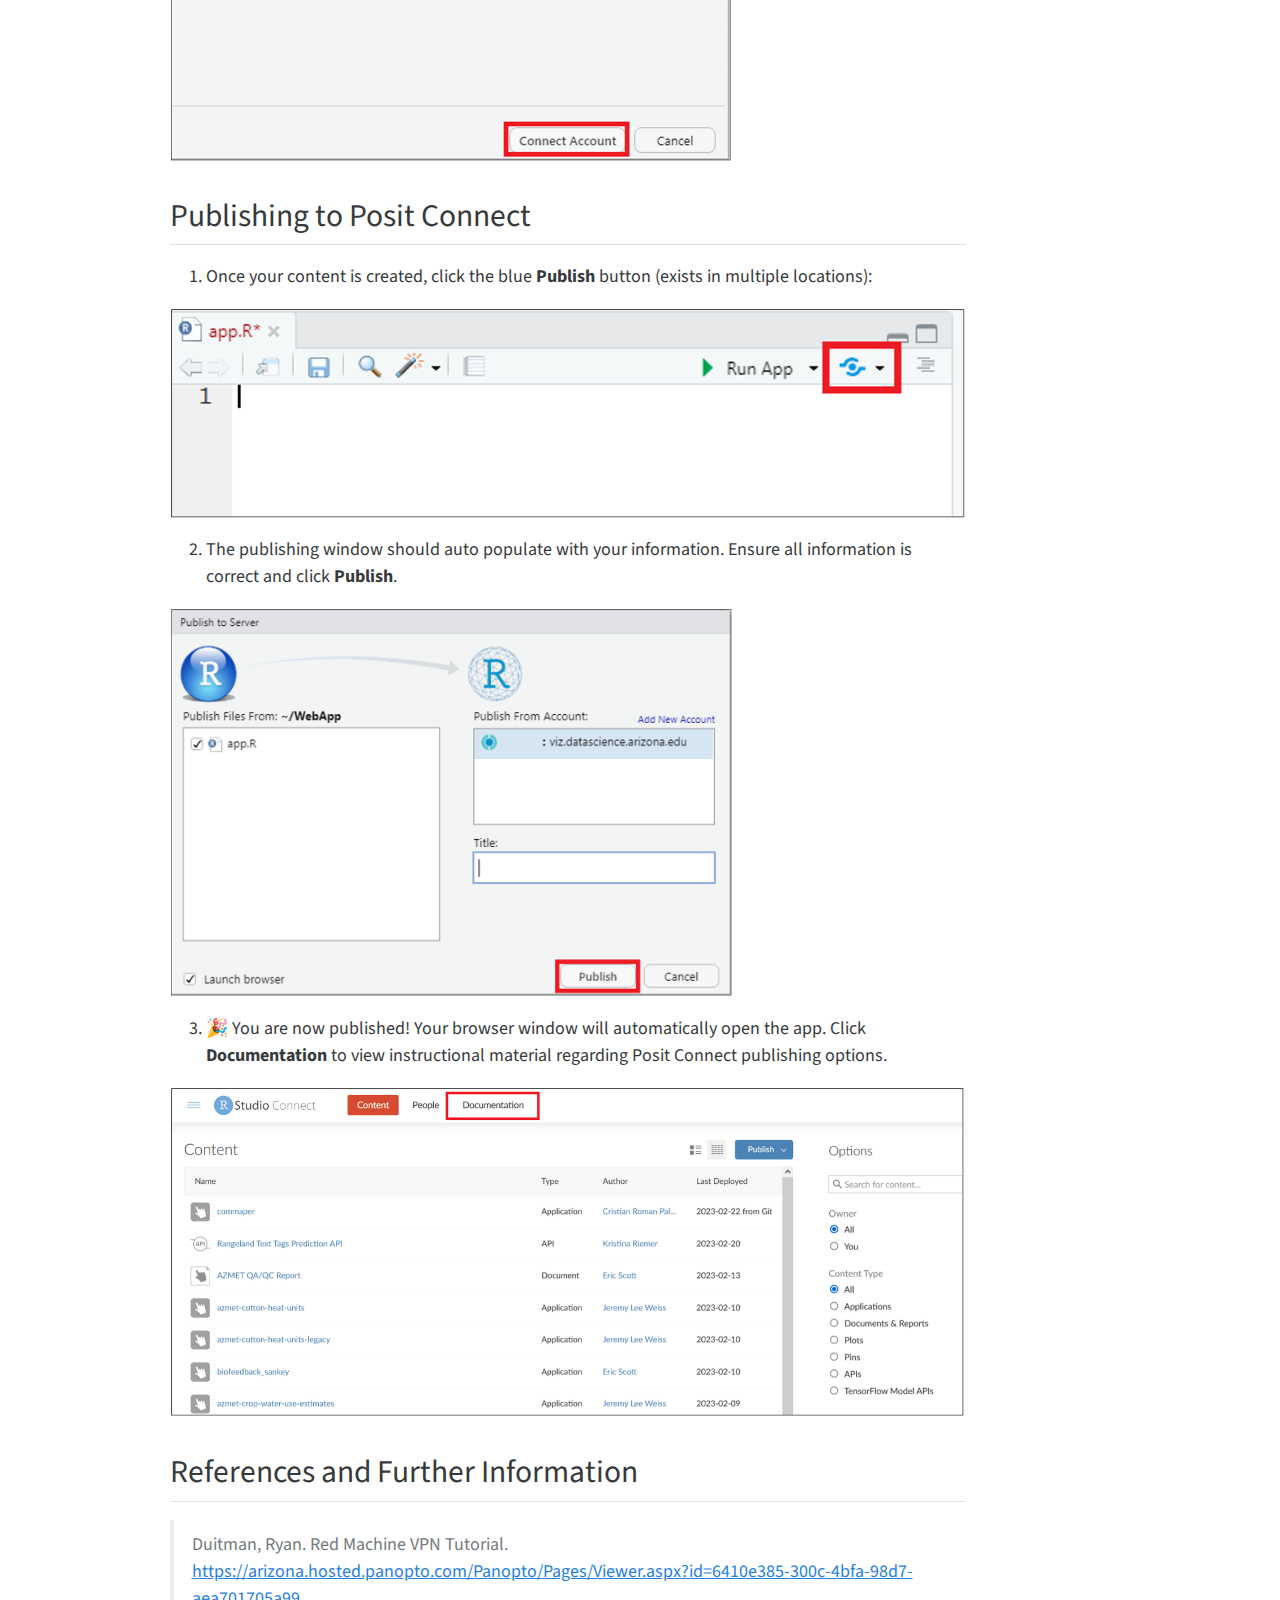
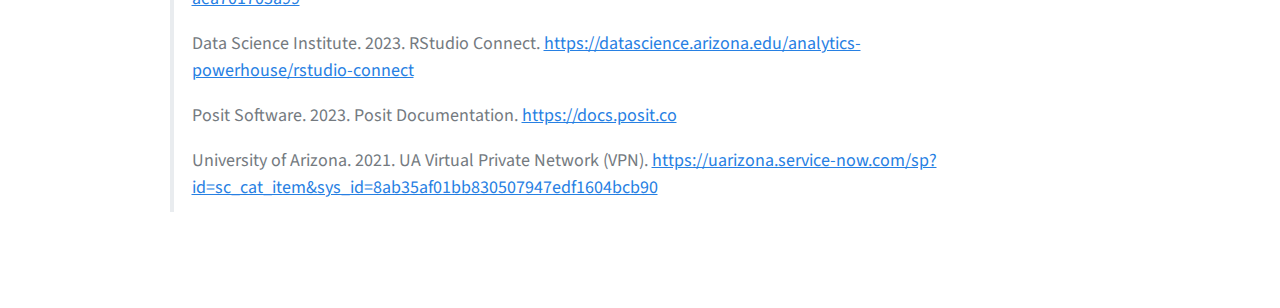
==== commit d3807cb5: "Built site for gh-pages" ====
--- a/index.html
+++ b/index.html
@@ -2,12 +2,12 @@
 <html xmlns="http://www.w3.org/1999/xhtml" lang="en" xml:lang="en"><head>
 
 <meta charset="utf-8">
-<meta name="generator" content="quarto-1.2.269">
+<meta name="generator" content="quarto-1.2.335">
 
 <meta name="viewport" content="width=device-width, initial-scale=1.0, user-scalable=yes">
 
 
-<title>RStudio Connect Health Startup Tutorial</title>
+<title>Posit Connect Health Startup Tutorial</title>
 <style>
 code{white-space: pre-wrap;}
 span.smallcaps{font-variant: small-caps;}
@@ -51,16 +51,16 @@
   <li><a href="#download-and-set-up-cisco-vpn" id="toc-download-and-set-up-cisco-vpn" class="nav-link" data-scroll-target="#download-and-set-up-cisco-vpn">Download and Set up Cisco VPN</a></li>
   <li><a href="#connect-to-soteria-vpn" id="toc-connect-to-soteria-vpn" class="nav-link" data-scroll-target="#connect-to-soteria-vpn">Connect to Soteria VPN</a></li>
   </ul></li>
-  <li><a href="#rstudio-connect-health" id="toc-rstudio-connect-health" class="nav-link" data-scroll-target="#rstudio-connect-health">RStudio Connect Health</a>
+  <li><a href="#posit-connect-health" id="toc-posit-connect-health" class="nav-link" data-scroll-target="#posit-connect-health">Posit Connect Health</a>
   <ul class="collapse">
   <li><a href="#system-requirements" id="toc-system-requirements" class="nav-link" data-scroll-target="#system-requirements">System Requirements</a></li>
   <li><a href="#installation-dependencies" id="toc-installation-dependencies" class="nav-link" data-scroll-target="#installation-dependencies">Installation Dependencies</a>
   <ul class="collapse">
   <li><a href="#r-and-r-studio" id="toc-r-and-r-studio" class="nav-link" data-scroll-target="#r-and-r-studio">R and R Studio</a></li>
   </ul></li>
-  <li><a href="#establishing-an-rstudio-connect-account" id="toc-establishing-an-rstudio-connect-account" class="nav-link" data-scroll-target="#establishing-an-rstudio-connect-account">Establishing an RStudio Connect account</a></li>
-  <li><a href="#connecting-rstudio-to-rstudio-connect" id="toc-connecting-rstudio-to-rstudio-connect" class="nav-link" data-scroll-target="#connecting-rstudio-to-rstudio-connect">Connecting RStudio to RStudio Connect</a></li>
-  <li><a href="#publishing-to-rstudio-connect" id="toc-publishing-to-rstudio-connect" class="nav-link" data-scroll-target="#publishing-to-rstudio-connect">Publishing to RStudio Connect</a></li>
+  <li><a href="#establishing-an-posit-connect-account" id="toc-establishing-an-posit-connect-account" class="nav-link" data-scroll-target="#establishing-an-posit-connect-account">Establishing an Posit Connect account</a></li>
+  <li><a href="#connecting-rstudio-to-posit-connect" id="toc-connecting-rstudio-to-posit-connect" class="nav-link" data-scroll-target="#connecting-rstudio-to-posit-connect">Connecting RStudio to Posit Connect</a></li>
+  <li><a href="#publishing-to-posit-connect" id="toc-publishing-to-posit-connect" class="nav-link" data-scroll-target="#publishing-to-posit-connect">Publishing to Posit Connect</a></li>
   <li><a href="#references-and-further-information" id="toc-references-and-further-information" class="nav-link" data-scroll-target="#references-and-further-information">References and Further Information</a></li>
   </ul></li>
   </ul>
@@ -70,7 +70,7 @@
 
 <header id="title-block-header" class="quarto-title-block default">
 <div class="quarto-title">
-<h1 class="title">RStudio Connect Health Startup Tutorial</h1>
+<h1 class="title">Posit Connect Health Startup Tutorial</h1>
 </div>
 
 
@@ -88,8 +88,8 @@
 <p><img src="images/cover.png" class="img-fluid" width="349"></p>
 <section id="background" class="level1">
 <h1>Background</h1>
-<p>RStudio Connect is a tool that allows for organizational sharing of items published from RStudio such as <a href="https://shiny.rstudio.com/">Shiny apps</a>, interactive graphs and reporting documents (such as this one created with <a href="https://quarto.org/">Quarto</a>). This document is intended to walk RStudio users through the process of establishing an RStudio Connect account, connecting to RStudio Connect from RStudio, and publishing a document to RStudio Connect.</p>
-<p>To access RStudio Connect Health however, you will first need to have access to the Soteria enclave.</p>
+<p>Posit Connect (formerly known as RStudio Connect) is a tool that allows for organizational sharing of items published from RStudio such as <a href="https://shiny.rstudio.com/">Shiny apps</a>, interactive graphs and reporting documents (such as this one created with <a href="https://quarto.org/">Quarto</a>). This document is intended to walk RStudio users through the process of establishing an Posit Connect account, connecting to Posit Connect from RStudio, and publishing a document to Posit Connect.</p>
+<p>To access Posit Connect Health however, you will first need to have access to the Soteria enclave.</p>
 </section>
 <section id="request-access-to-soteria" class="level1">
 <h1>Request Access to Soteria</h1>
@@ -113,7 +113,17 @@
 </ol>
 <p><img src="images/CiscoDown1.png" class="img-fluid" width="168"></p>
 <p><img src="images/CiscoDown2.png" class="img-fluid" width="4143"></p>
+<div class="panel-tabset">
+<ul class="nav nav-tabs" role="tablist"><li class="nav-item" role="presentation"><a class="nav-link active" id="tabset-1-1-tab" data-bs-toggle="tab" data-bs-target="#tabset-1-1" role="tab" aria-controls="tabset-1-1" aria-selected="true" href="">Mac</a></li><li class="nav-item" role="presentation"><a class="nav-link" id="tabset-1-2-tab" data-bs-toggle="tab" data-bs-target="#tabset-1-2" role="tab" aria-controls="tabset-1-2" aria-selected="false" href="">Windows</a></li></ul>
+<div class="tab-content">
+<div id="tabset-1-1" class="tab-pane active" role="tabpanel" aria-labelledby="tabset-1-1-tab">
 <p><img src="images/CiscoDown3.png" class="img-fluid"></p>
+</div>
+<div id="tabset-1-2" class="tab-pane" role="tabpanel" aria-labelledby="tabset-1-2-tab">
+<p><img src="images/CiscoDown3.2.png" class="img-fluid" width="3302"></p>
+</div>
+</div>
+</div>
 <ol start="2" type="1">
 <li>Open Cisco AnyConnect VPN on your desktop.</li>
 <li>The first connection must be to: vpn.arizona.edu. Type into the pop-up and click <strong>connect</strong>.</li>
@@ -141,8 +151,8 @@
 <hr>
 </section>
 </section>
-<section id="rstudio-connect-health" class="level1">
-<h1>RStudio Connect Health</h1>
+<section id="posit-connect-health" class="level1">
+<h1>Posit Connect Health</h1>
 <section id="system-requirements" class="level2">
 <h2 class="anchored" data-anchor-id="system-requirements">System Requirements</h2>
 <p>Posit Connect is supported on multiple operating systems and browsers. For a full list see documentation found <a href="https://posit.co/about/platform-support/">here</a> to ensure full machine compatibility.</p>
@@ -151,31 +161,31 @@
 <h2 class="anchored" data-anchor-id="installation-dependencies">Installation Dependencies</h2>
 <section id="r-and-r-studio" class="level3">
 <h3 class="anchored" data-anchor-id="r-and-r-studio">R and R Studio</h3>
-<p>You will need a current, working version of R and RStudio to publish on RStudio Connect. This website gives step by step instructions: <a href="https://www.dataquest.io/blog/installing-r-on-your-computer/" class="uri">https://www.dataquest.io/blog/installing-r-on-your-computer/</a></p>
-</section>
-</section>
-<section id="establishing-an-rstudio-connect-account" class="level2">
-<h2 class="anchored" data-anchor-id="establishing-an-rstudio-connect-account">Establishing an RStudio Connect account</h2>
-<p>Follow the steps below to begin your publishing journey with RStudio Connect Health:</p>
+<p>You will need a current, working version of R and RStudio to publish on Posit Connect. This website gives step by step instructions: <a href="https://www.dataquest.io/blog/installing-r-on-your-computer/" class="uri">https://www.dataquest.io/blog/installing-r-on-your-computer/</a></p>
+</section>
+</section>
+<section id="establishing-an-posit-connect-account" class="level2">
+<h2 class="anchored" data-anchor-id="establishing-an-posit-connect-account">Establishing an Posit Connect account</h2>
+<p>Follow the steps below to begin your publishing journey with Posit Connect Health:</p>
 <ol type="1">
 <li>Request account access by navigating to the following <a href="https://datascience.arizona.edu/analytics-powerhouse/rstudio-connect">link</a> and finding the Request Access button near the bottom of the page.</li>
 </ol>
 <p><img src="images/ReqAccess.png" class="img-fluid"></p>
 <ol start="2" type="1">
 <li><p>You will be taken to a survey form to request access. Along with name and contact information, be prepared to supply a copy of published work, such as a Shiny app or GitHub code, and the name of an advisor for approval.</p></li>
-<li><p>Once your request has been approved, navigate to <a href="https://viz.datascience.arizona.edu" class="uri">https://viz.datascience.arizona.edu</a> and sign in with your organizational email if you are not automatically signed in. You will see the main navigational screen of RStudio Connect.</p>
+<li><p>Once your request has been approved, navigate to <a href="https://viz.datascience.arizona.edu" class="uri">https://viz.datascience.arizona.edu</a> and sign in with your organizational email if you are not automatically signed in. You will see the main navigational screen of Posit Connect.</p>
 <p>The main navigation is at the top of the screen:</p>
 <ul>
 <li><p><strong>Content</strong> shows all content you have access to (yours and shared)</p></li>
 <li><p><strong>People</strong> shows collaborators within your network</p></li>
-<li><p><strong>Documentation</strong> provides further instructional material for use of RStudio Connect.</p></li>
+<li><p><strong>Documentation</strong> provides further instructional material for use of Posit Connect.</p></li>
 </ul></li>
 </ol>
 <p><img src="images/RSConnect_Header.png" class="img-fluid"></p>
 </section>
-<section id="connecting-rstudio-to-rstudio-connect" class="level2">
-<h2 class="anchored" data-anchor-id="connecting-rstudio-to-rstudio-connect">Connecting RStudio to RStudio Connect</h2>
-<p>Follow the steps below to connect RStudio with RStudio Connect:</p>
+<section id="connecting-rstudio-to-posit-connect" class="level2">
+<h2 class="anchored" data-anchor-id="connecting-rstudio-to-posit-connect">Connecting RStudio to Posit Connect</h2>
+<p>Follow the steps below to connect RStudio with Posit Connect:</p>
 <ol type="1">
 <li>Open R Studio. Select <strong>Tools</strong> &gt; <strong>Global Options</strong>:</li>
 </ol>
@@ -185,7 +195,7 @@
 </ol>
 <p><img src="images/RStudioPublishing.png" class="img-fluid" width="562"></p>
 <ol start="3" type="1">
-<li>Click <strong>RStudio Connect</strong>. Paste in the URL of the RStudio Connect server (example: <a href="https://viz.datascience.arizona.edu" class="uri">https://viz.datascience.arizona.edu</a>) then click <strong>Next</strong>.</li>
+<li>Click <strong>Posit Connect</strong>. Paste in the URL of the Posit Connect server (example: <a href="https://viz.datascience.arizona.edu" class="uri">https://viz.datascience.arizona.edu</a>) then click <strong>Next</strong>.</li>
 </ol>
 <p><img src="images/RStudioConnAcc.png" class="img-fluid" width="562"></p>
 <ol start="4" type="1">
@@ -197,8 +207,8 @@
 </ol>
 <p><img src="images/AccntVerify.png" class="img-fluid" width="562"></p>
 </section>
-<section id="publishing-to-rstudio-connect" class="level2">
-<h2 class="anchored" data-anchor-id="publishing-to-rstudio-connect">Publishing to RStudio Connect</h2>
+<section id="publishing-to-posit-connect" class="level2">
+<h2 class="anchored" data-anchor-id="publishing-to-posit-connect">Publishing to Posit Connect</h2>
 <ol type="1">
 <li>Once your content is created, click the blue <strong>Publish</strong> button (exists in multiple locations):</li>
 </ol>
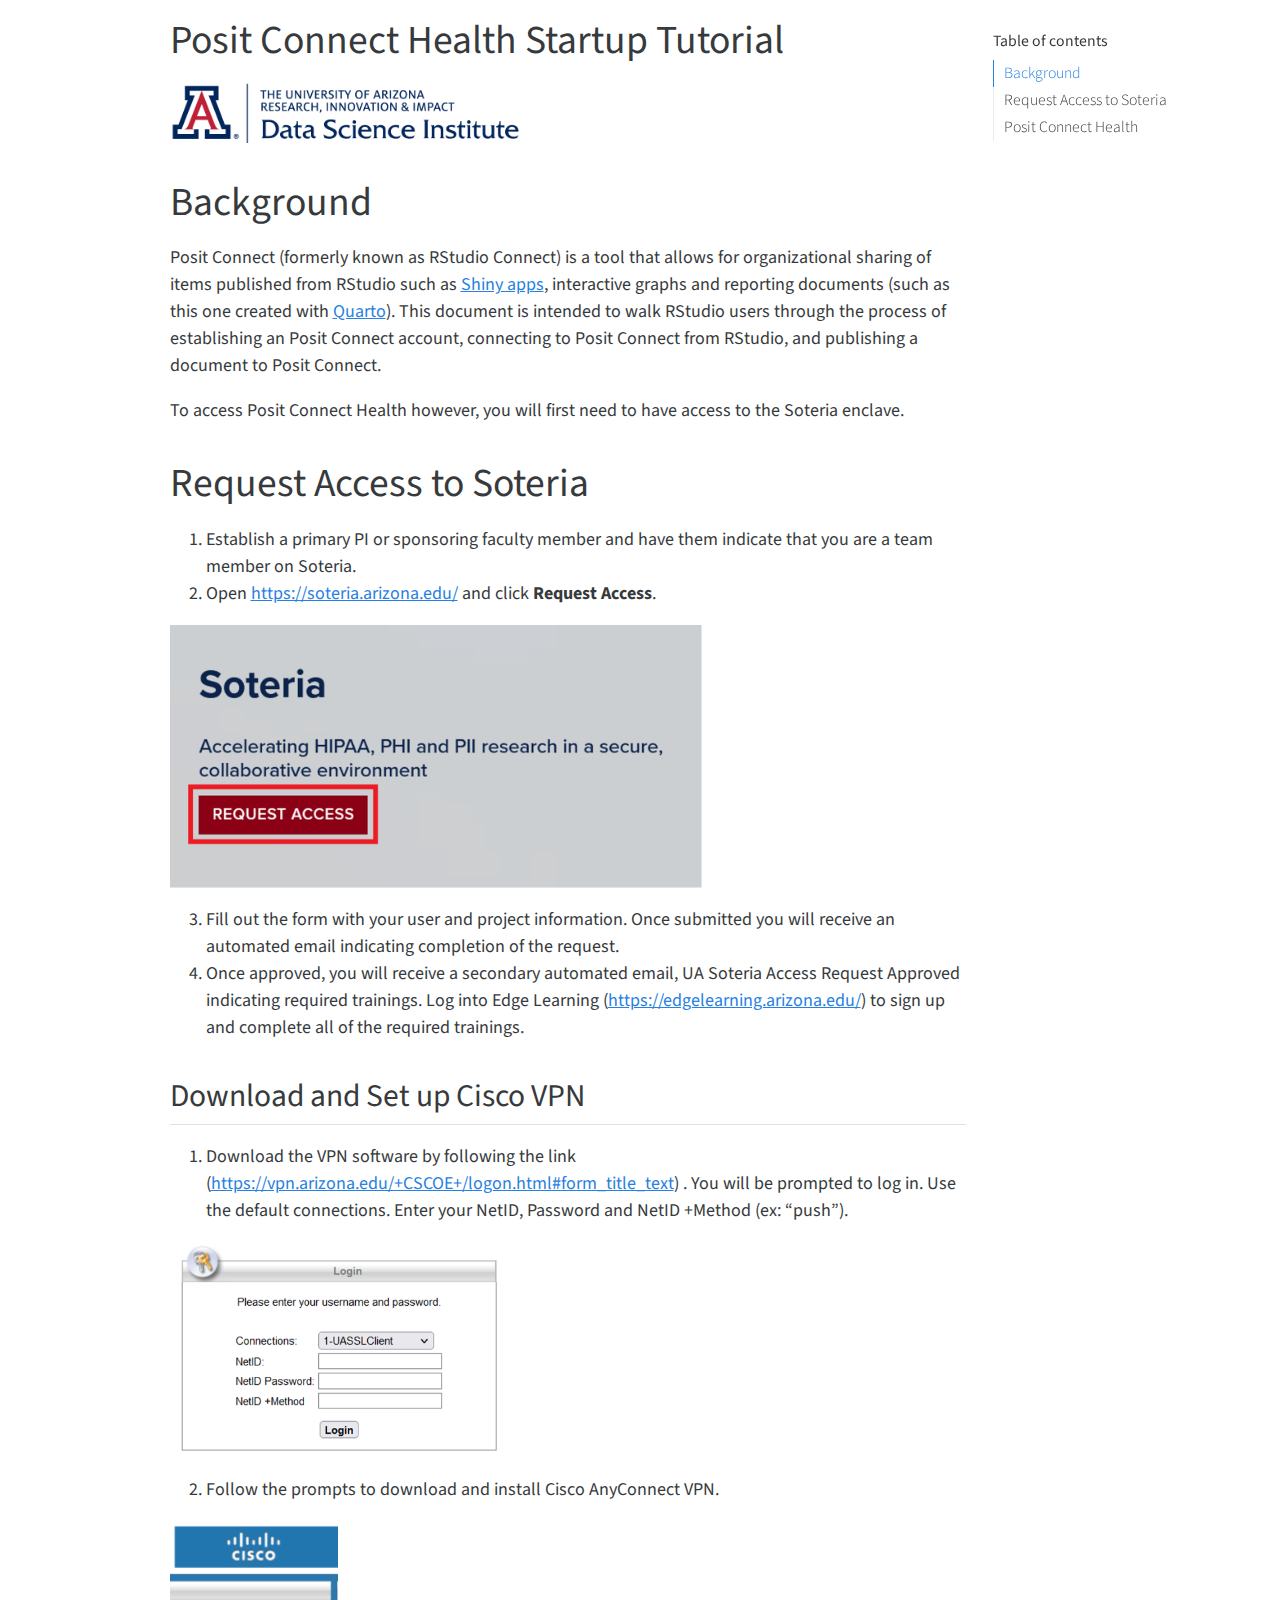
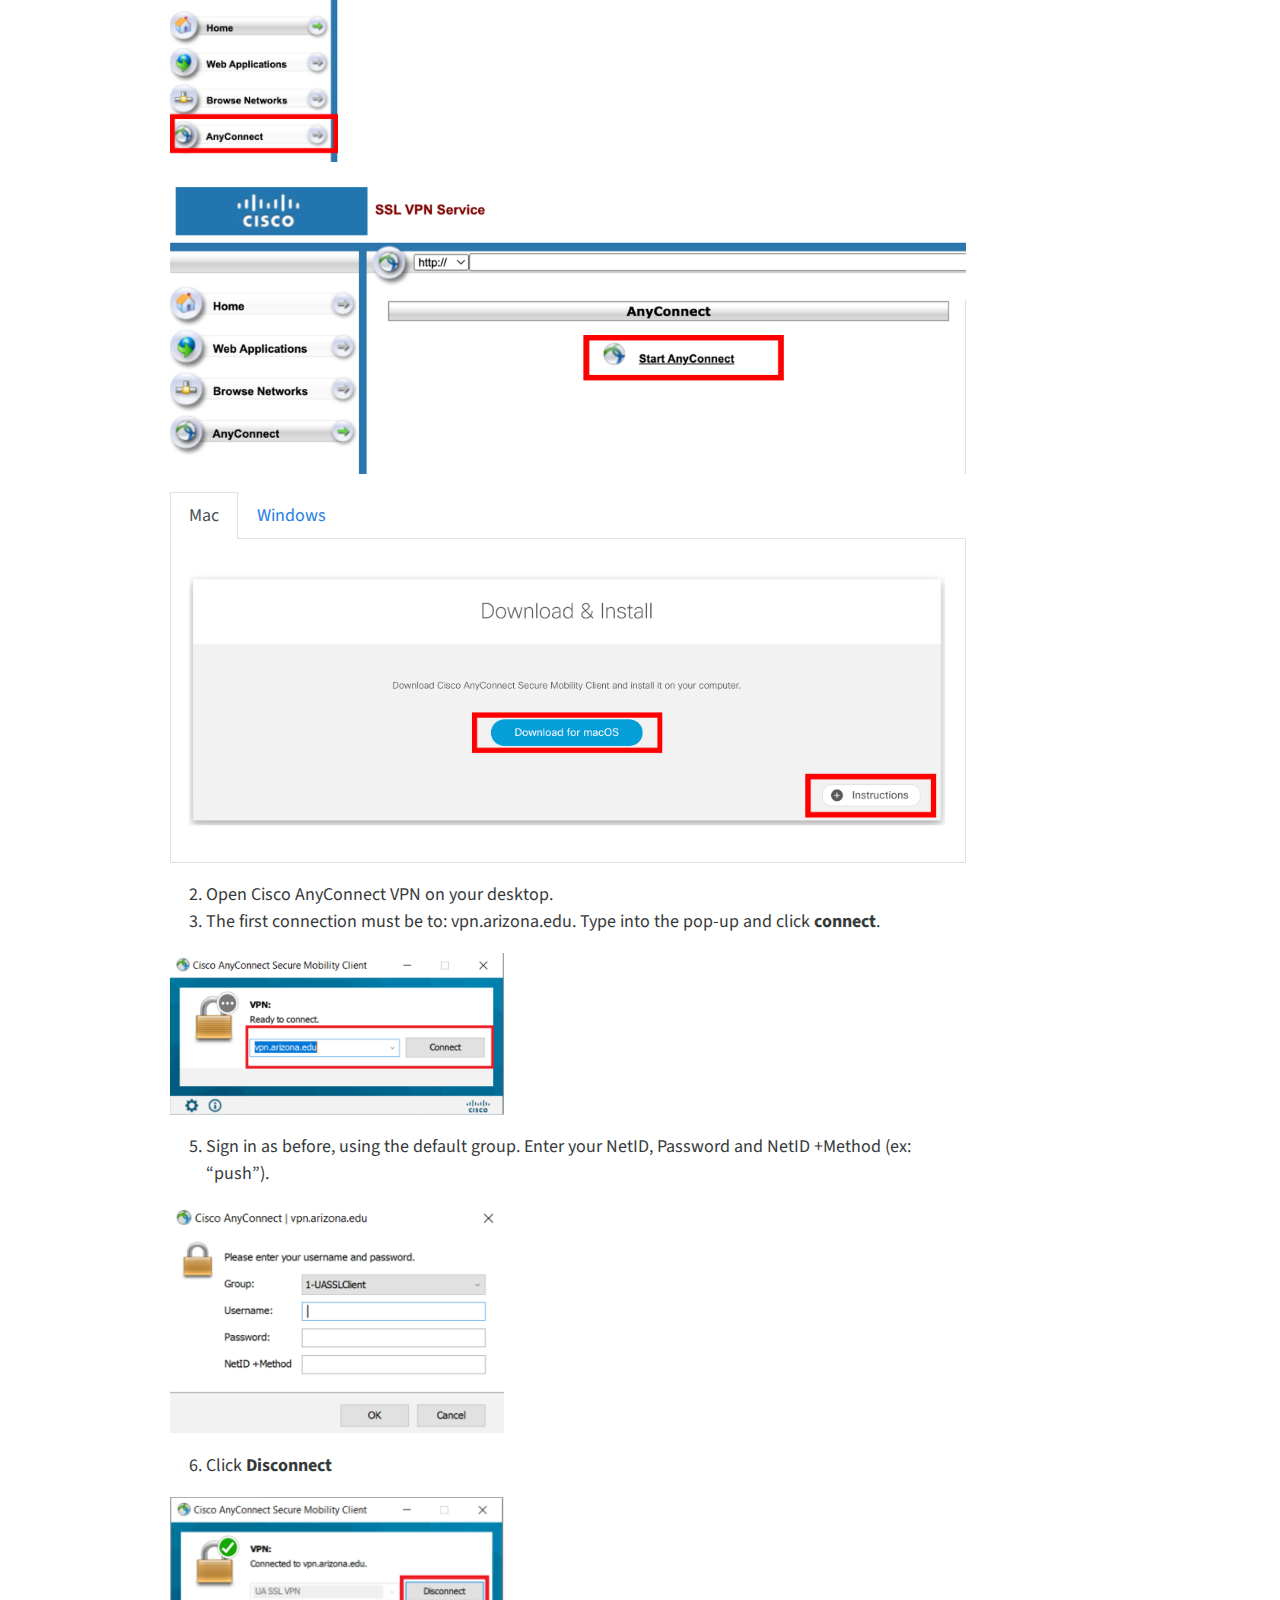
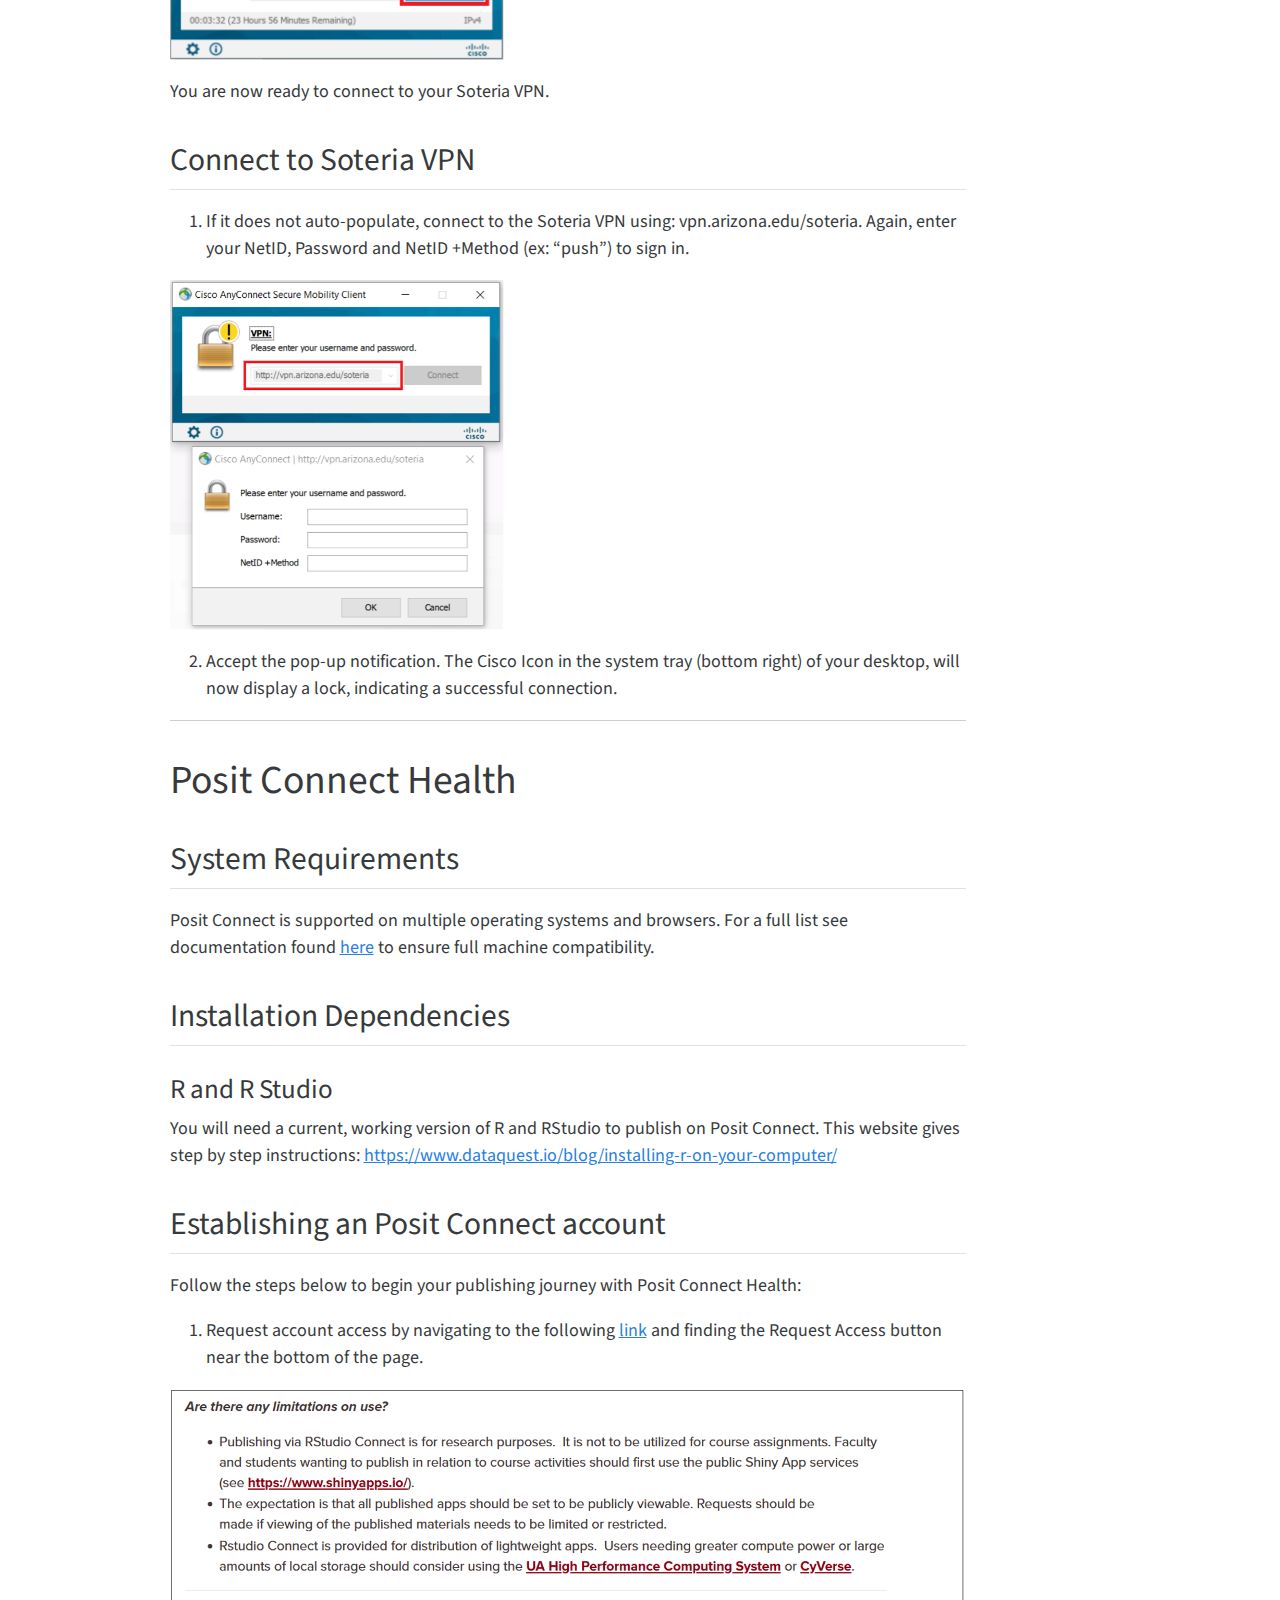
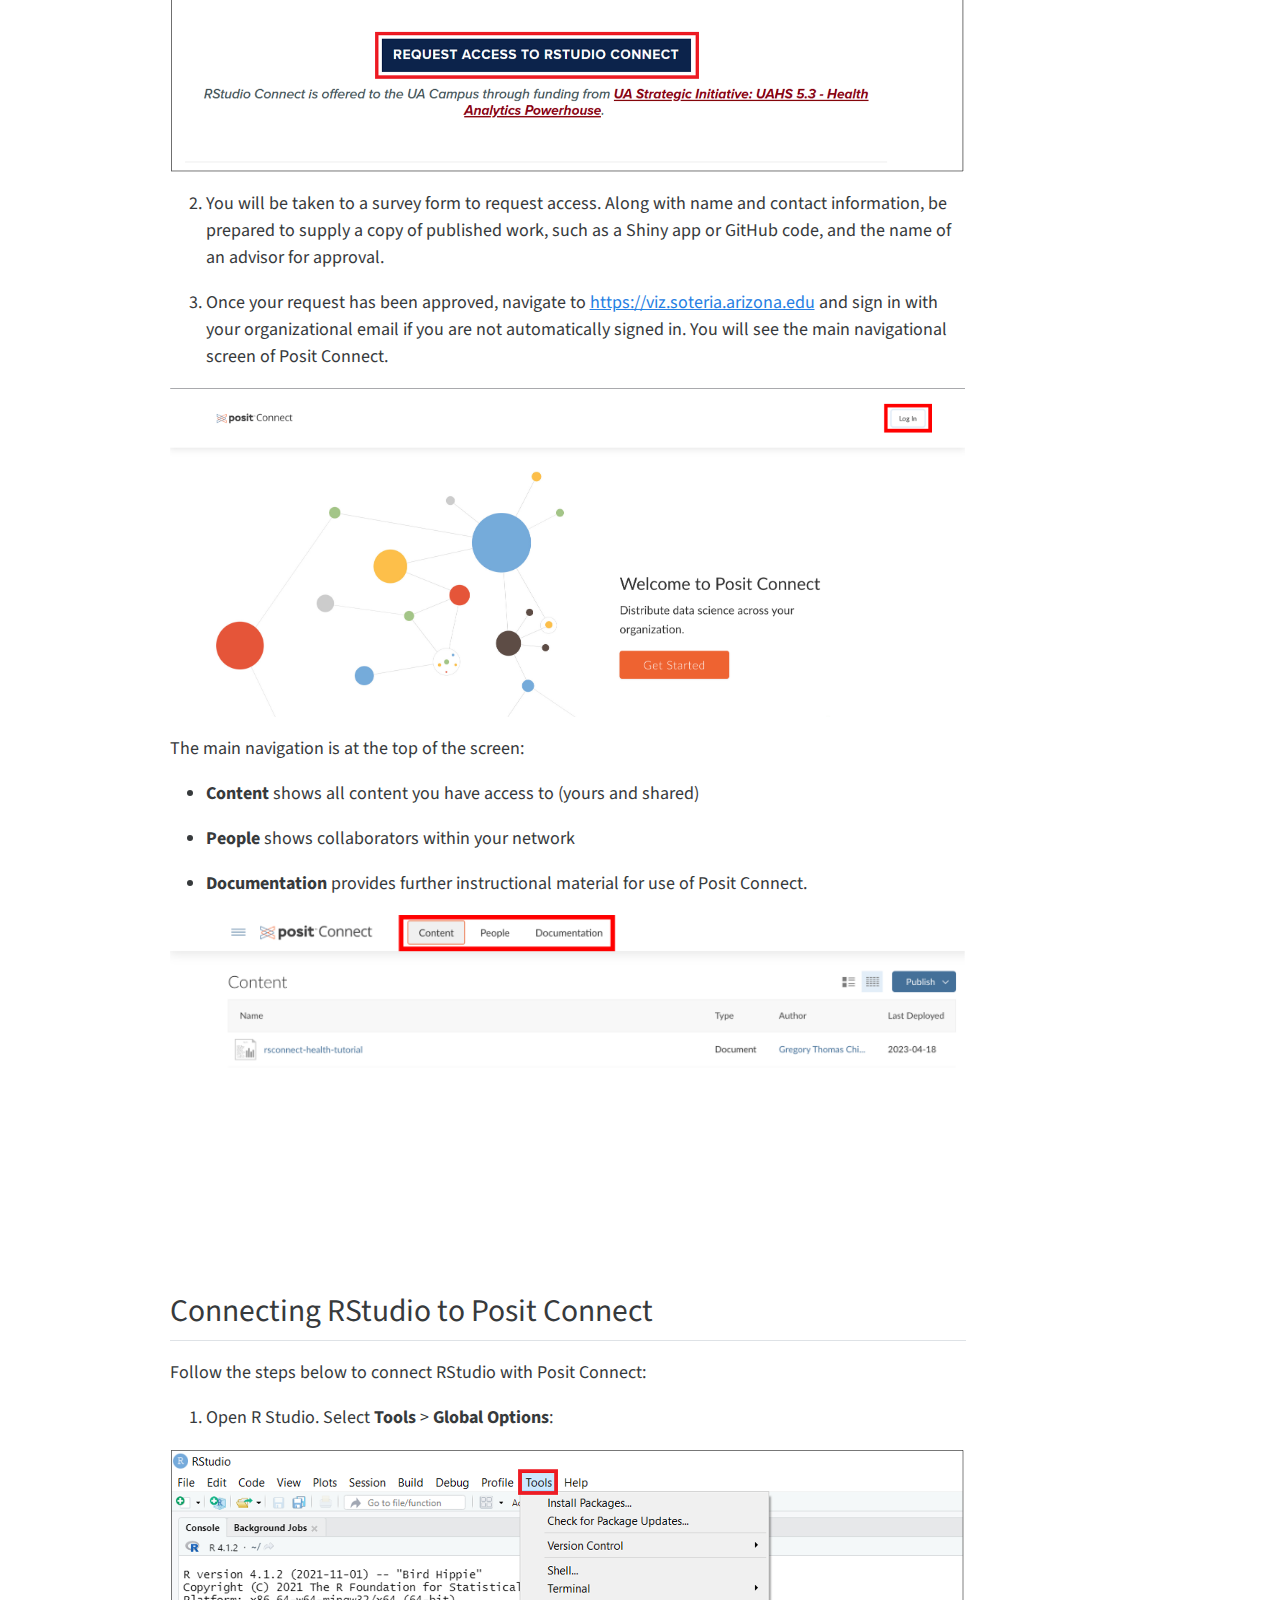
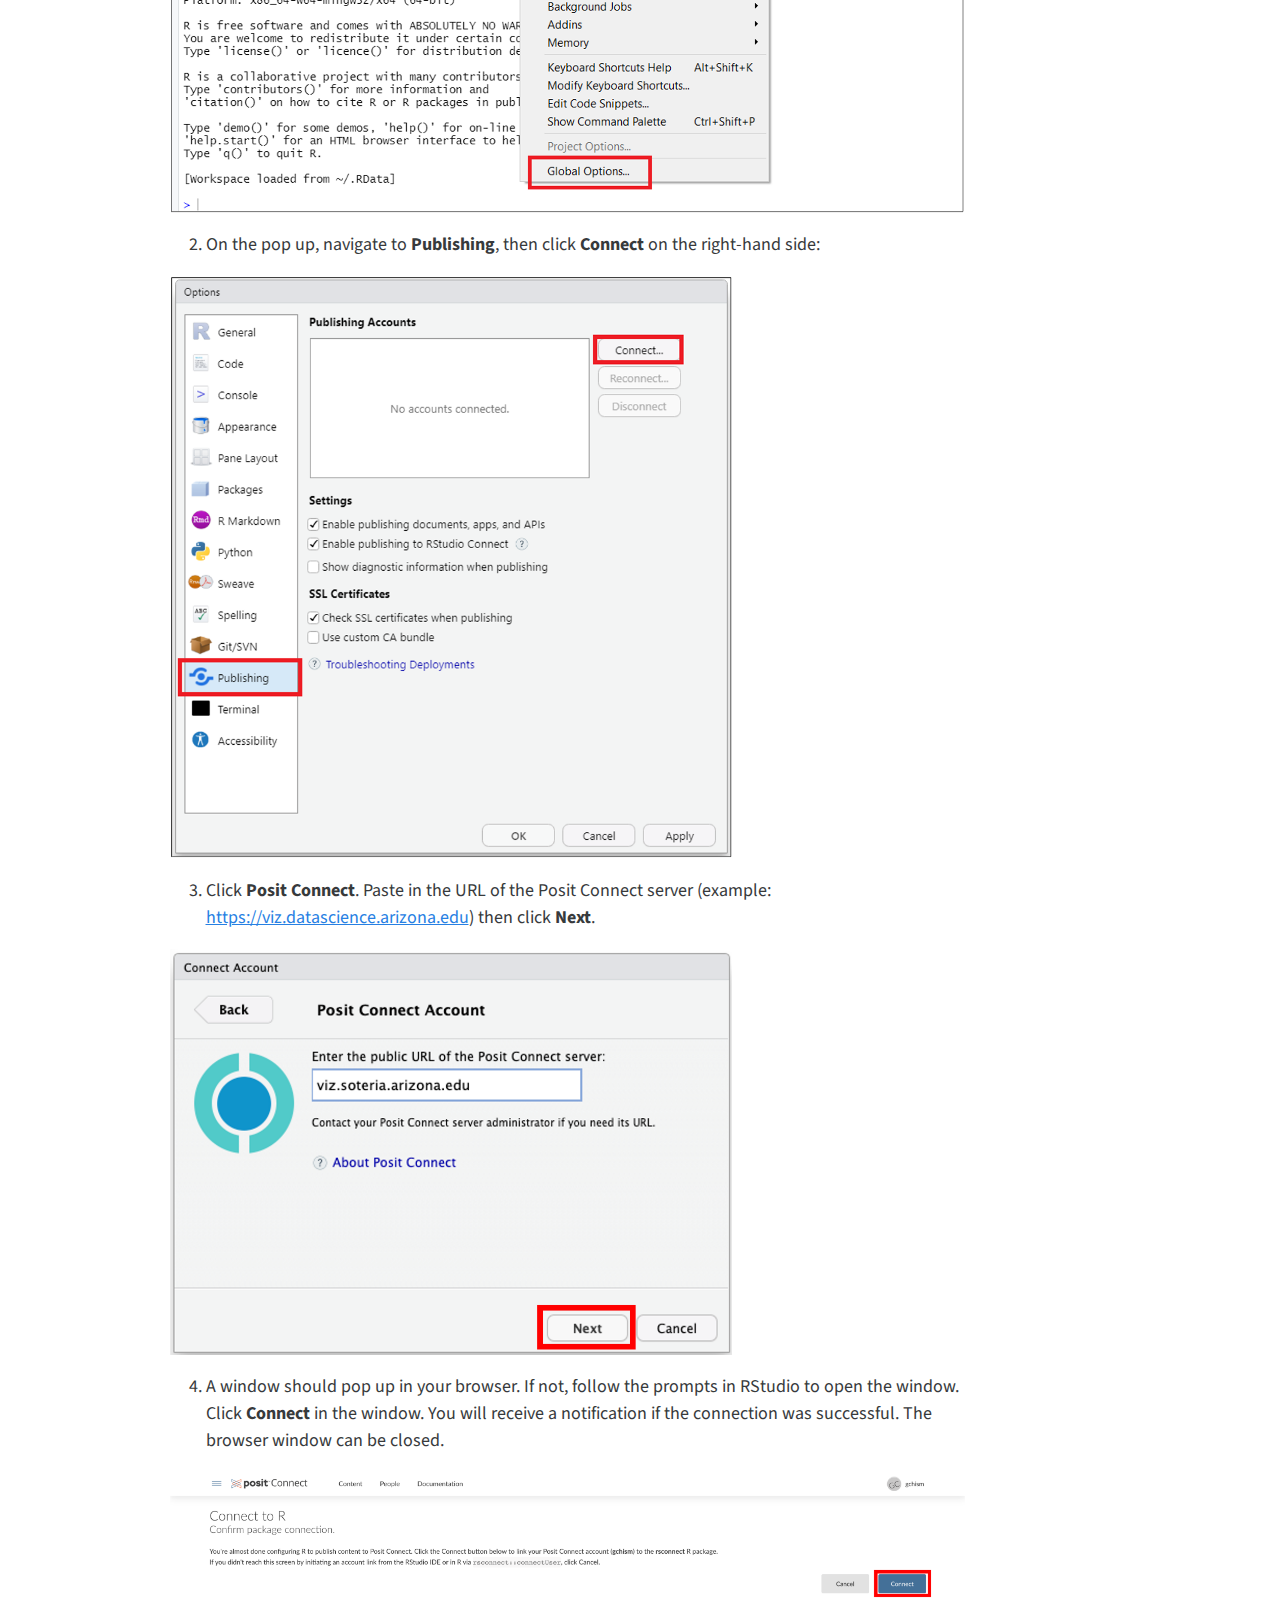
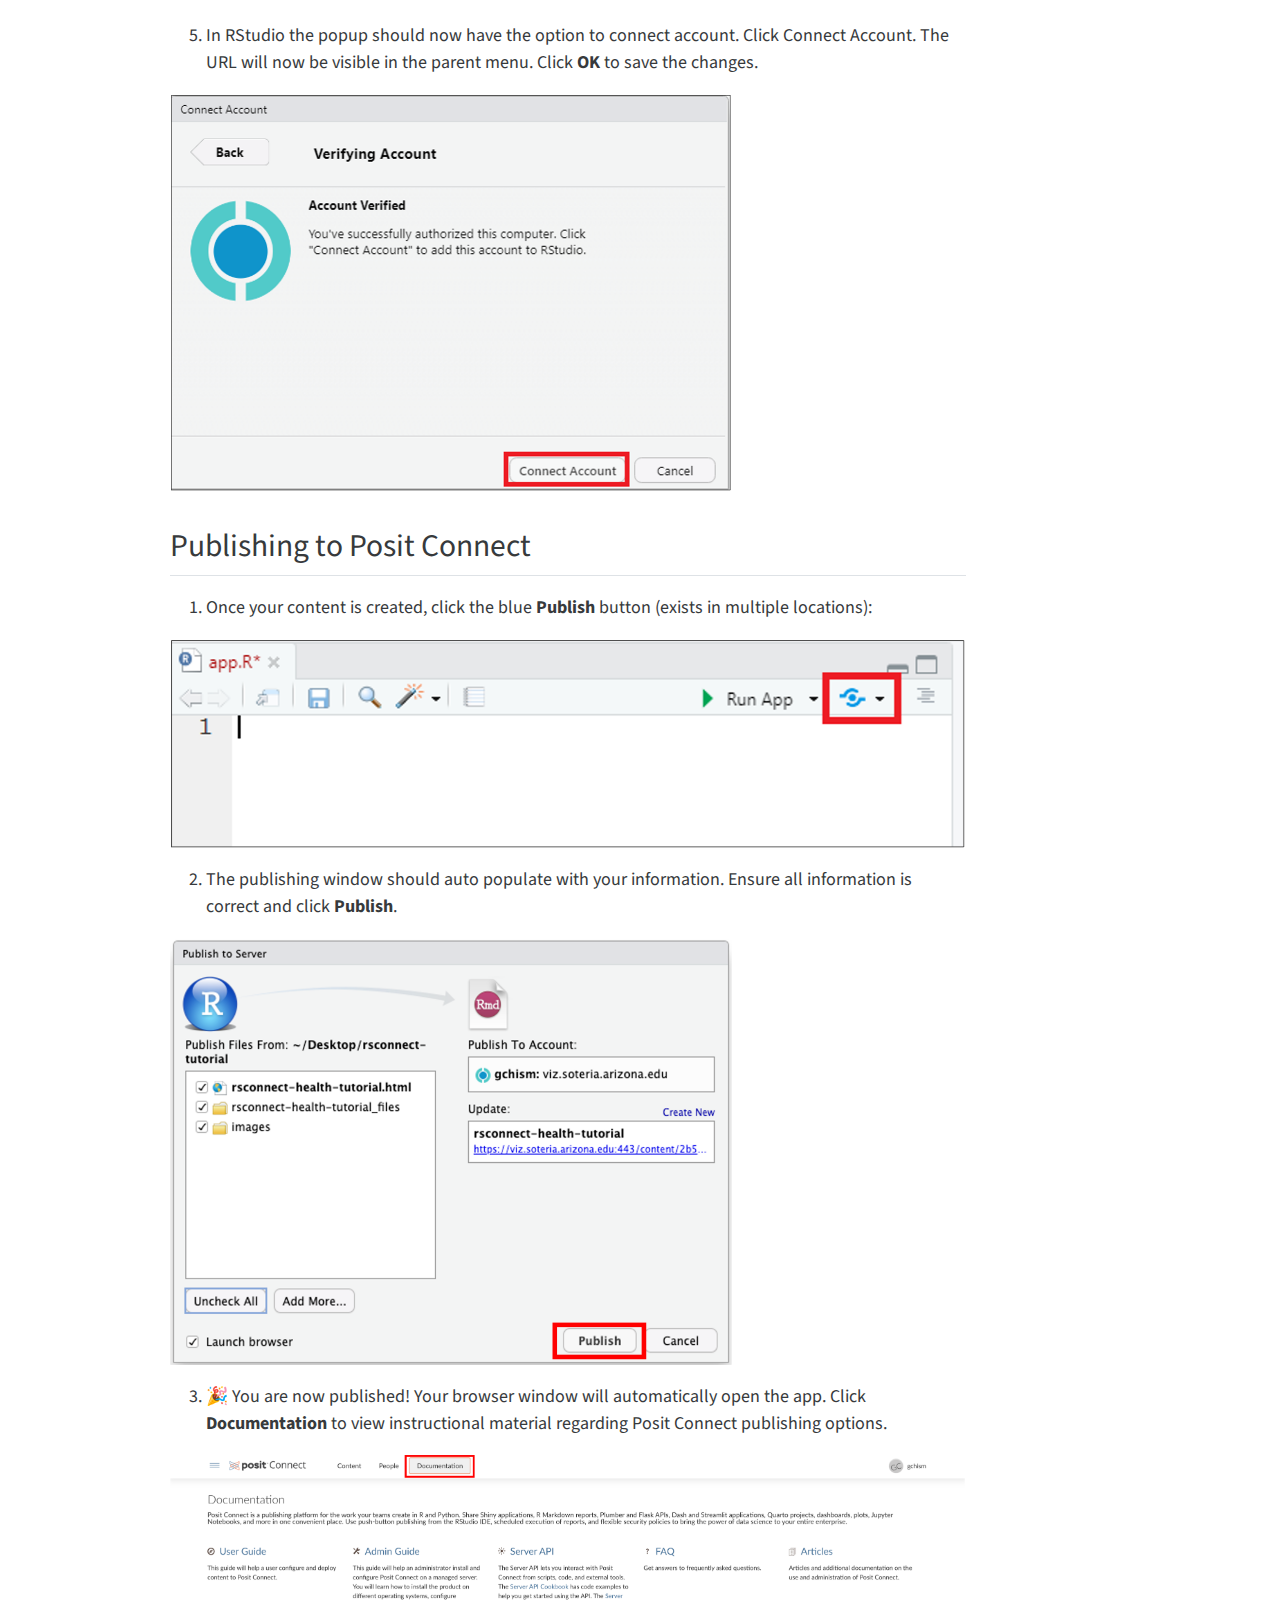
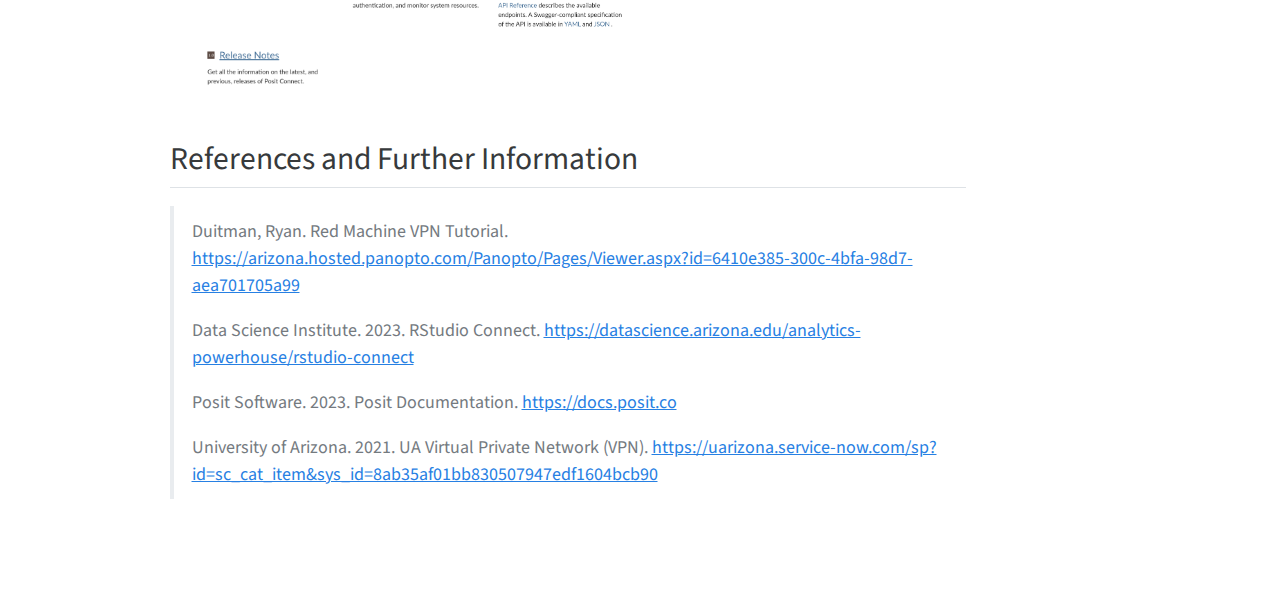
==== commit 0cd78c13: "Built site for gh-pages" ====
--- a/index.html
+++ b/index.html
@@ -173,14 +173,15 @@
 <p><img src="images/ReqAccess.png" class="img-fluid"></p>
 <ol start="2" type="1">
 <li><p>You will be taken to a survey form to request access. Along with name and contact information, be prepared to supply a copy of published work, such as a Shiny app or GitHub code, and the name of an advisor for approval.</p></li>
-<li><p>Once your request has been approved, navigate to <a href="https://viz.datascience.arizona.edu" class="uri">https://viz.datascience.arizona.edu</a> and sign in with your organizational email if you are not automatically signed in. You will see the main navigational screen of Posit Connect.</p>
+<li><p>Once your request has been approved, navigate to <a href="https://viz.soteria.arizona.edu" class="uri">https://viz.soteria.arizona.edu</a> and sign in with your organizational email if you are not automatically signed in. You will see the main navigational screen of Posit Connect.</p></li>
+</ol>
+<p><img src="images/ReqAccess2.png" class="img-fluid"></p>
 <p>The main navigation is at the top of the screen:</p>
 <ul>
 <li><p><strong>Content</strong> shows all content you have access to (yours and shared)</p></li>
 <li><p><strong>People</strong> shows collaborators within your network</p></li>
 <li><p><strong>Documentation</strong> provides further instructional material for use of Posit Connect.</p></li>
-</ul></li>
-</ol>
+</ul>
 <p><img src="images/RSConnect_Header.png" class="img-fluid"></p>
 </section>
 <section id="connecting-rstudio-to-posit-connect" class="level2">
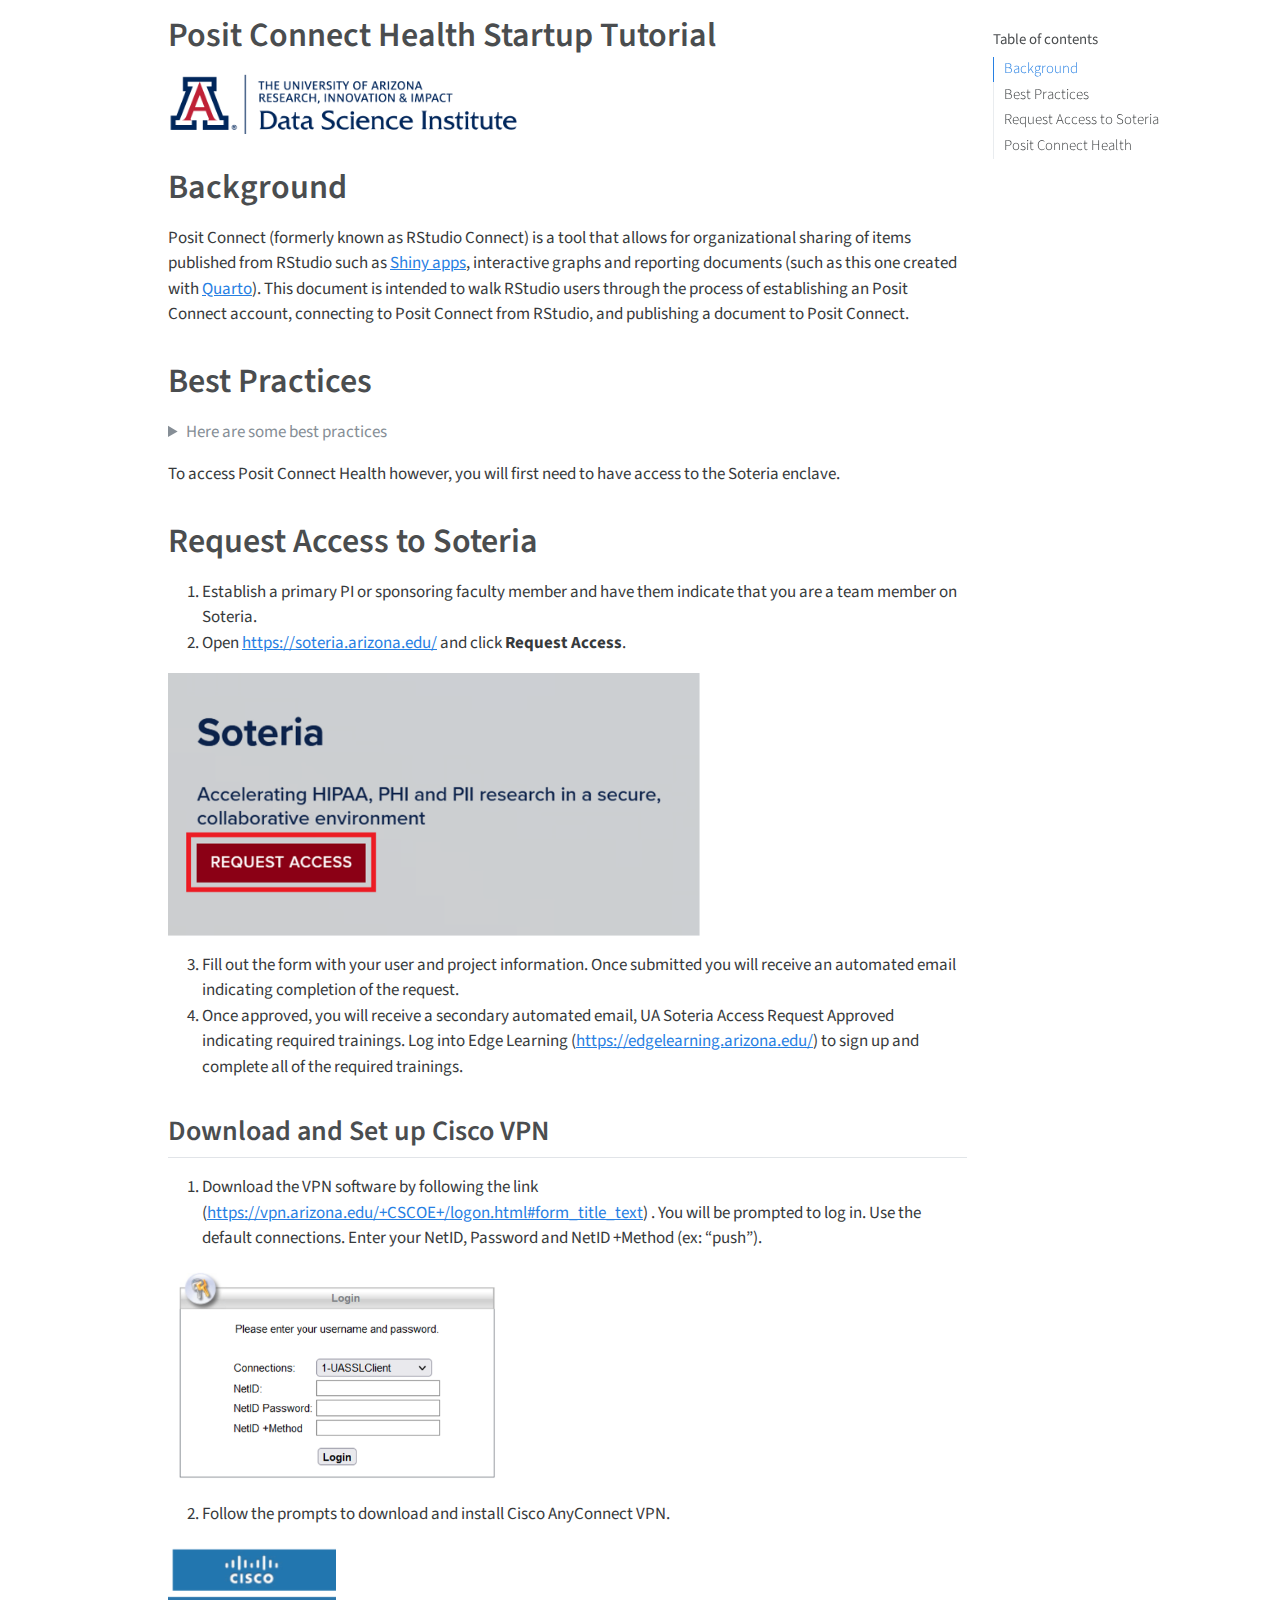
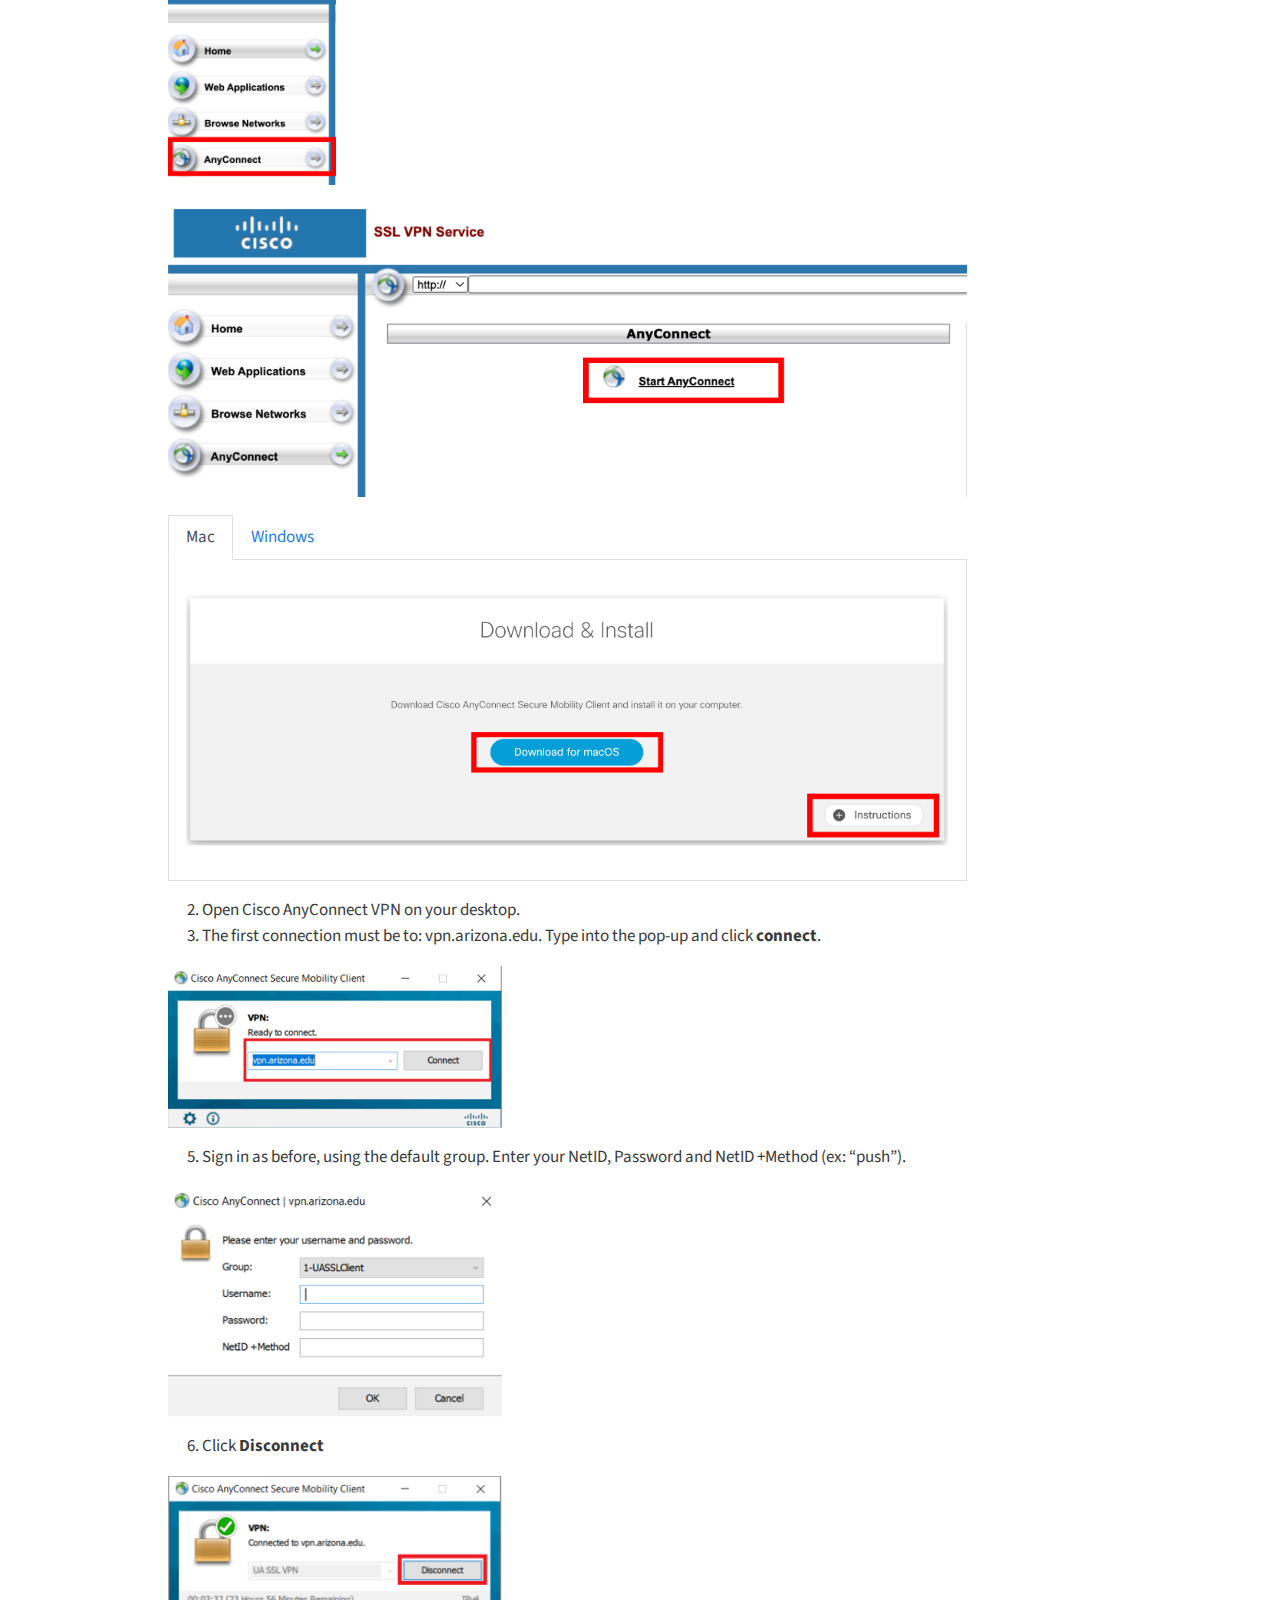
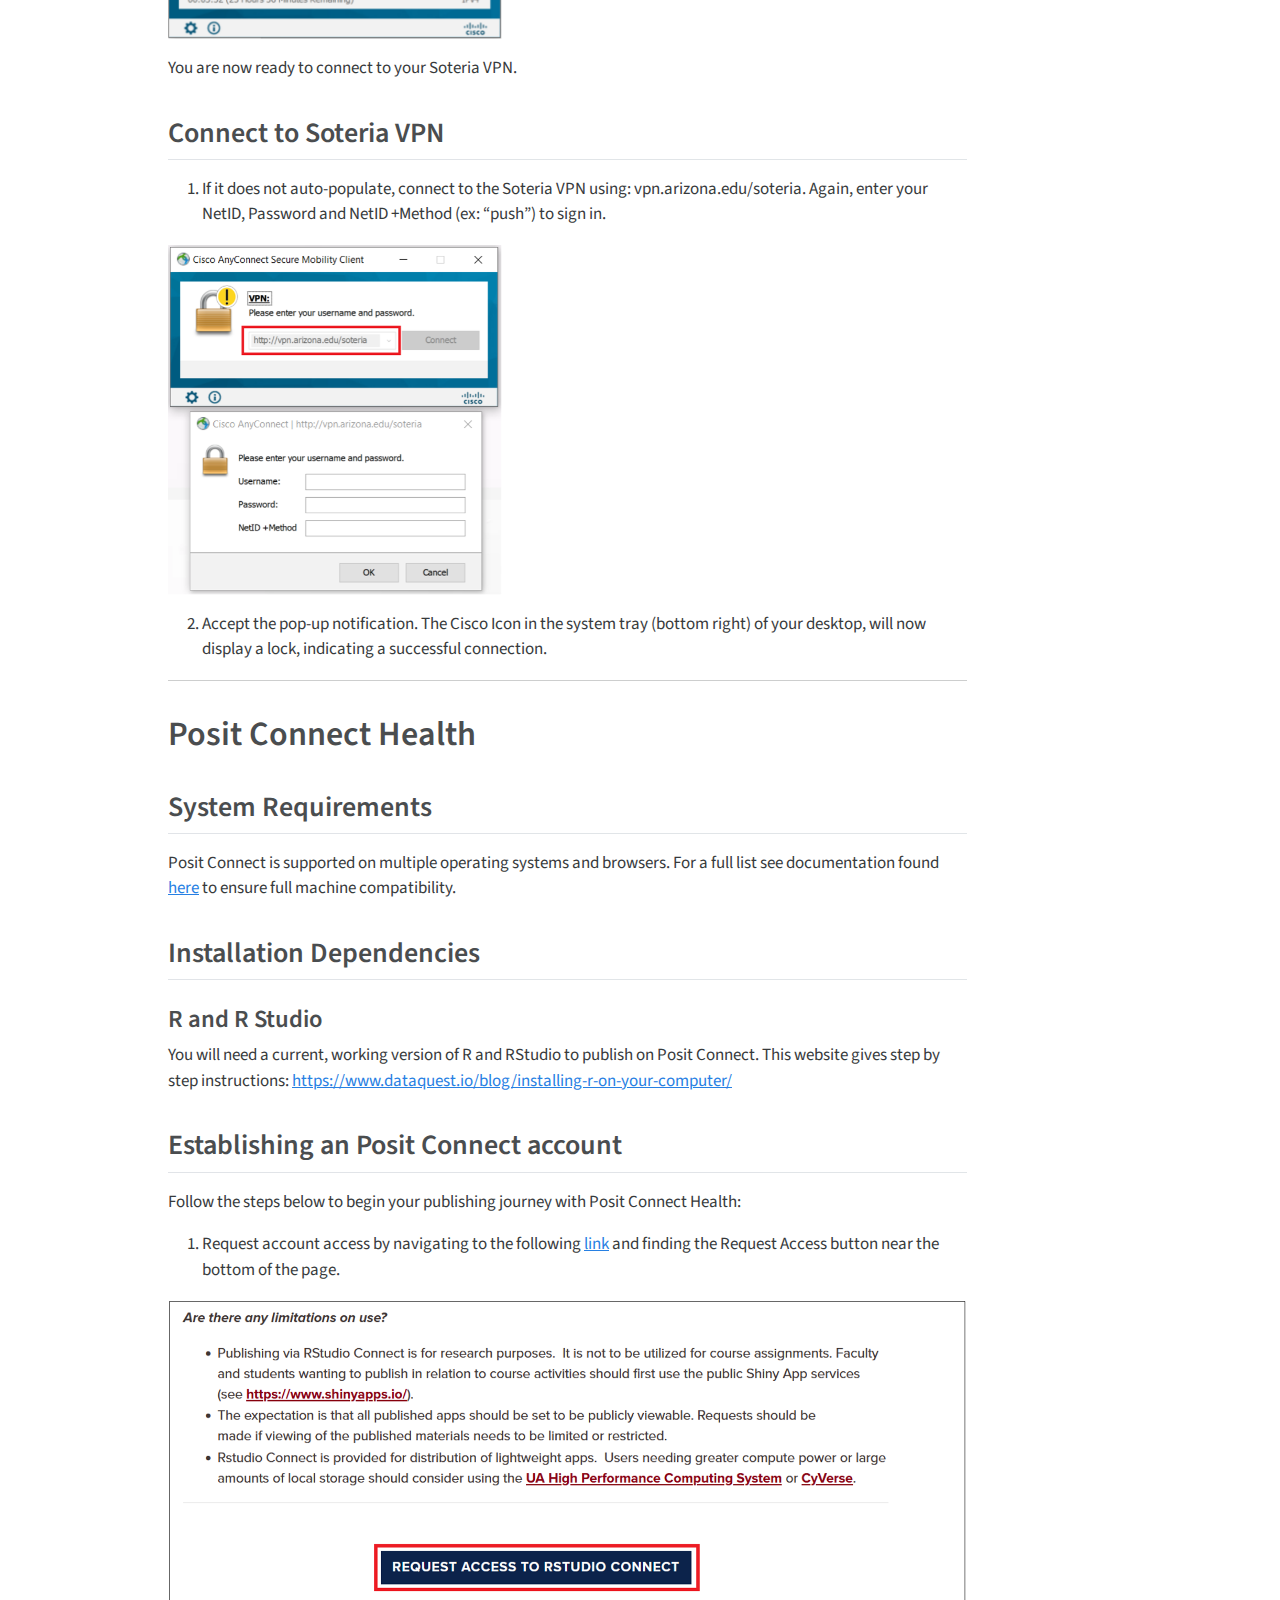
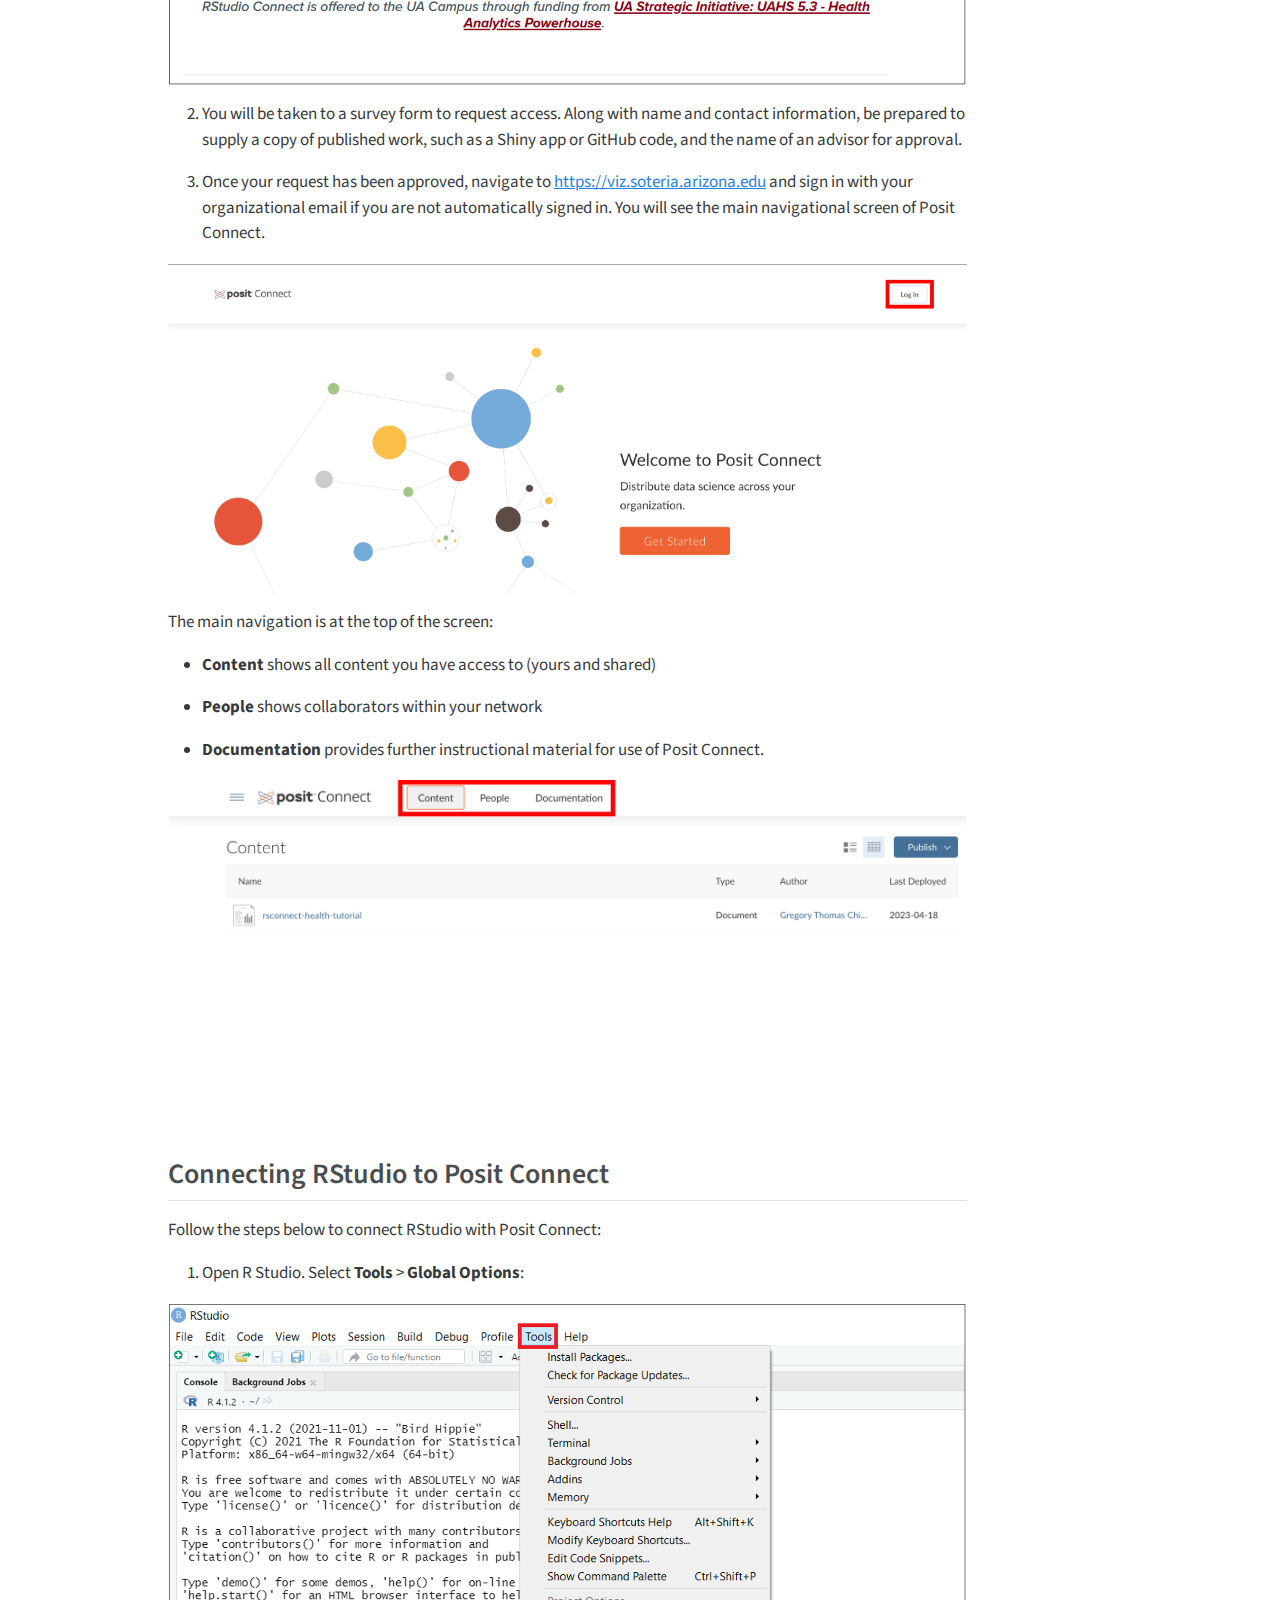
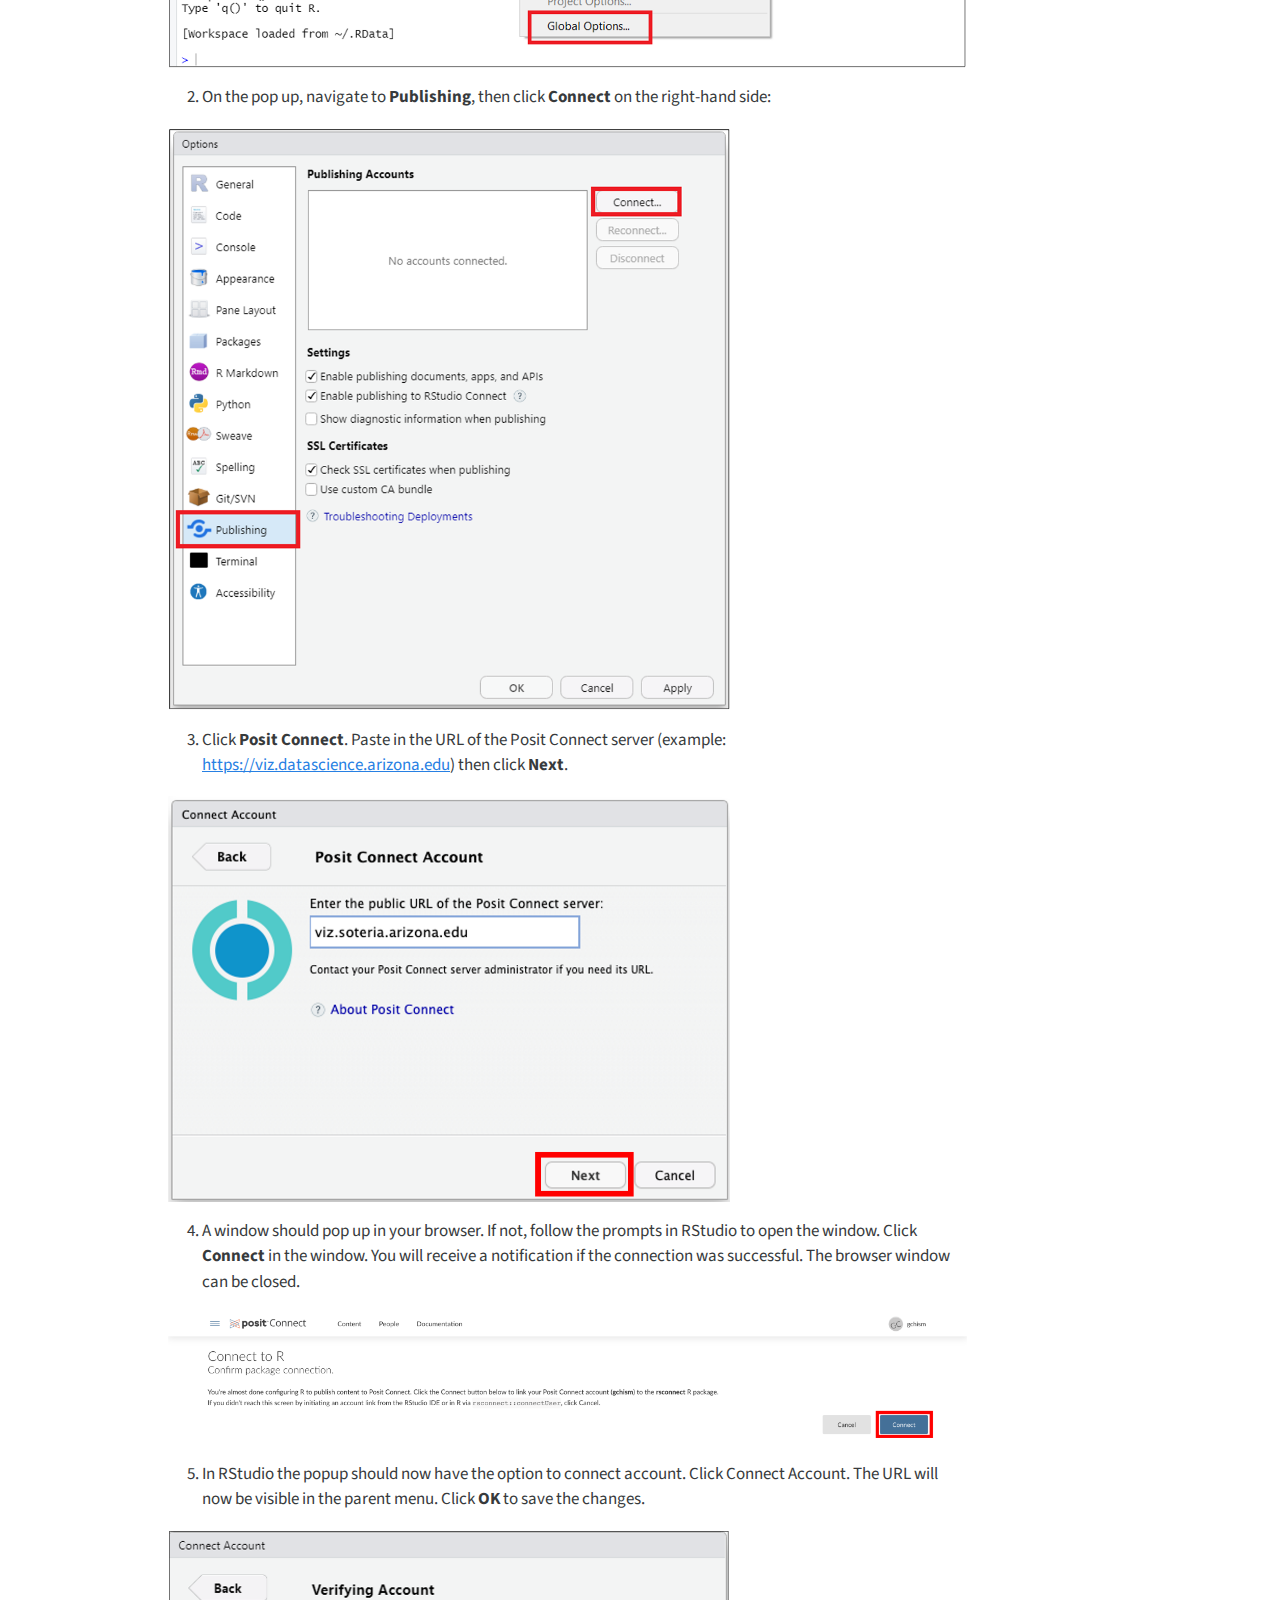
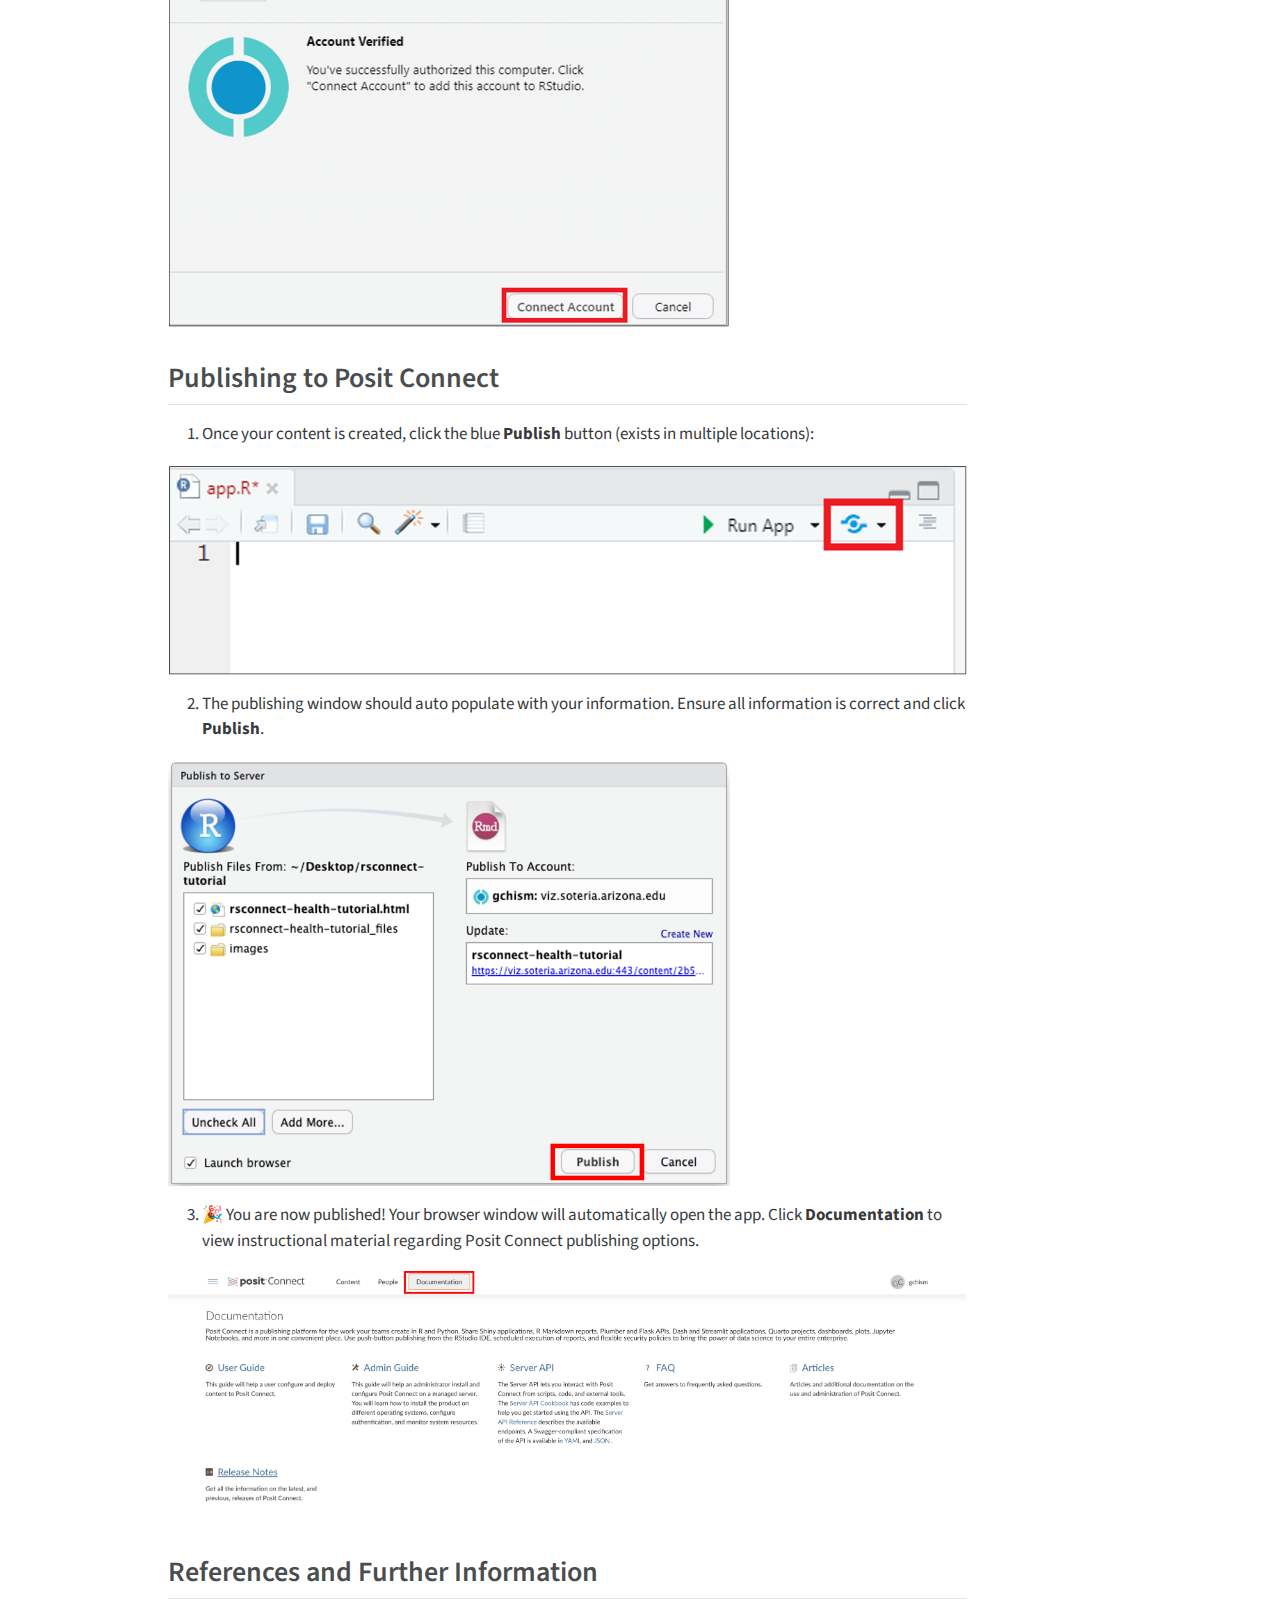
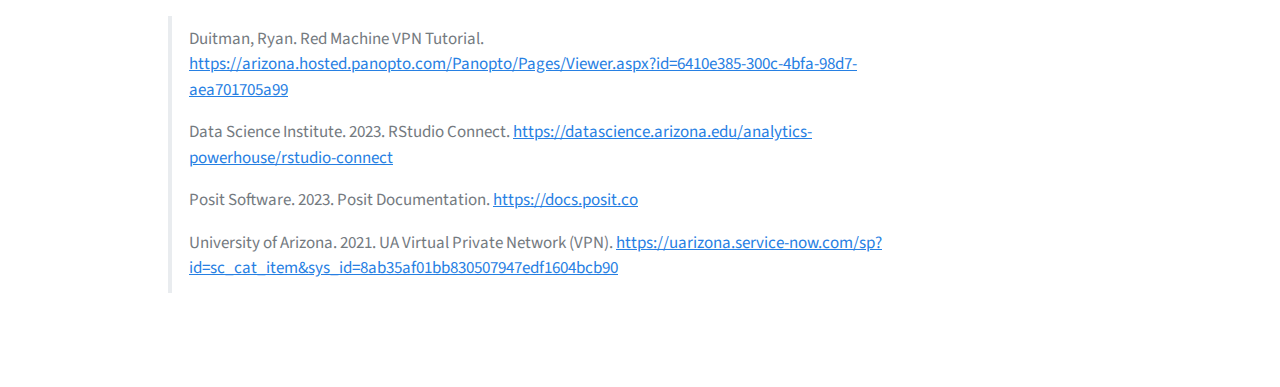
==== commit b903f1fc: "Built site for gh-pages" ====
--- a/index.html
+++ b/index.html
@@ -2,7 +2,7 @@
 <html xmlns="http://www.w3.org/1999/xhtml" lang="en" xml:lang="en"><head>
 
 <meta charset="utf-8">
-<meta name="generator" content="quarto-1.2.335">
+<meta name="generator" content="quarto-1.3.353">
 
 <meta name="viewport" content="width=device-width, initial-scale=1.0, user-scalable=yes">
 
@@ -17,7 +17,7 @@
 ul.task-list{list-style: none;}
 ul.task-list li input[type="checkbox"] {
   width: 0.8em;
-  margin: 0 0.8em 0.2em -1.6em;
+  margin: 0 0.8em 0.2em -1em; /* quarto-specific, see https://github.com/quarto-dev/quarto-cli/issues/4556 */ 
   vertical-align: middle;
 }
 </style>
@@ -46,6 +46,7 @@
    
   <ul>
   <li><a href="#background" id="toc-background" class="nav-link active" data-scroll-target="#background">Background</a></li>
+  <li><a href="#best-practices" id="toc-best-practices" class="nav-link" data-scroll-target="#best-practices">Best Practices</a></li>
   <li><a href="#request-access-to-soteria" id="toc-request-access-to-soteria" class="nav-link" data-scroll-target="#request-access-to-soteria">Request Access to Soteria</a>
   <ul class="collapse">
   <li><a href="#download-and-set-up-cisco-vpn" id="toc-download-and-set-up-cisco-vpn" class="nav-link" data-scroll-target="#download-and-set-up-cisco-vpn">Download and Set up Cisco VPN</a></li>
@@ -89,6 +90,33 @@
 <section id="background" class="level1">
 <h1>Background</h1>
 <p>Posit Connect (formerly known as RStudio Connect) is a tool that allows for organizational sharing of items published from RStudio such as <a href="https://shiny.rstudio.com/">Shiny apps</a>, interactive graphs and reporting documents (such as this one created with <a href="https://quarto.org/">Quarto</a>). This document is intended to walk RStudio users through the process of establishing an Posit Connect account, connecting to Posit Connect from RStudio, and publishing a document to Posit Connect.</p>
+</section>
+<section id="best-practices" class="level1">
+<h1>Best Practices</h1>
+<details>
+<summary>
+Here are some best practices
+</summary>
+<p>
+</p><ul>
+<li>
+Never publish screenshots of data, code, or outputs.
+</li>
+<li>
+To prevent accidental publication to other servers do not download data to local devices unless otherwise instructed,
+</li>
+<li>
+Choose the correct publishing location - viz.soteria.arizona.edu
+</li>
+<li>
+If available, do not select the “Anyone - no login required” under the Posit Connect sharing permissions.
+</li>
+<li>
+Do not copy your API code to an insecure location.
+</li>
+</ul>
+<p></p>
+</details>
 <p>To access Posit Connect Health however, you will first need to have access to the Soteria enclave.</p>
 </section>
 <section id="request-access-to-soteria" class="level1">
@@ -113,7 +141,7 @@
 </ol>
 <p><img src="images/CiscoDown1.png" class="img-fluid" width="168"></p>
 <p><img src="images/CiscoDown2.png" class="img-fluid" width="4143"></p>
-<div class="panel-tabset">
+<div class="tabset-margin-container"></div><div class="panel-tabset">
 <ul class="nav nav-tabs" role="tablist"><li class="nav-item" role="presentation"><a class="nav-link active" id="tabset-1-1-tab" data-bs-toggle="tab" data-bs-target="#tabset-1-1" role="tab" aria-controls="tabset-1-1" aria-selected="true" href="">Mac</a></li><li class="nav-item" role="presentation"><a class="nav-link" id="tabset-1-2-tab" data-bs-toggle="tab" data-bs-target="#tabset-1-2" role="tab" aria-controls="tabset-1-2" aria-selected="false" href="">Windows</a></li></ul>
 <div class="tab-content">
 <div id="tabset-1-1" class="tab-pane active" role="tabpanel" aria-labelledby="tabset-1-1-tab">
@@ -263,9 +291,23 @@
     icon: icon
   };
   anchorJS.add('.anchored');
+  const isCodeAnnotation = (el) => {
+    for (const clz of el.classList) {
+      if (clz.startsWith('code-annotation-')) {                     
+        return true;
+      }
+    }
+    return false;
+  }
   const clipboard = new window.ClipboardJS('.code-copy-button', {
-    target: function(trigger) {
-      return trigger.previousElementSibling;
+    text: function(trigger) {
+      const codeEl = trigger.previousElementSibling.cloneNode(true);
+      for (const childEl of codeEl.children) {
+        if (isCodeAnnotation(childEl)) {
+          childEl.remove();
+        }
+      }
+      return codeEl.innerText;
     }
   });
   clipboard.on('success', function(e) {
@@ -330,6 +372,92 @@
       return note.innerHTML;
     });
   }
+      let selectedAnnoteEl;
+      const selectorForAnnotation = ( cell, annotation) => {
+        let cellAttr = 'data-code-cell="' + cell + '"';
+        let lineAttr = 'data-code-annotation="' +  annotation + '"';
+        const selector = 'span[' + cellAttr + '][' + lineAttr + ']';
+        return selector;
+      }
+      const selectCodeLines = (annoteEl) => {
+        const doc = window.document;
+        const targetCell = annoteEl.getAttribute("data-target-cell");
+        const targetAnnotation = annoteEl.getAttribute("data-target-annotation");
+        const annoteSpan = window.document.querySelector(selectorForAnnotation(targetCell, targetAnnotation));
+        const lines = annoteSpan.getAttribute("data-code-lines").split(",");
+        const lineIds = lines.map((line) => {
+          return targetCell + "-" + line;
+        })
+        let top = null;
+        let height = null;
+        let parent = null;
+        if (lineIds.length > 0) {
+            //compute the position of the single el (top and bottom and make a div)
+            const el = window.document.getElementById(lineIds[0]);
+            top = el.offsetTop;
+            height = el.offsetHeight;
+            parent = el.parentElement.parentElement;
+          if (lineIds.length > 1) {
+            const lastEl = window.document.getElementById(lineIds[lineIds.length - 1]);
+            const bottom = lastEl.offsetTop + lastEl.offsetHeight;
+            height = bottom - top;
+          }
+          if (top !== null && height !== null && parent !== null) {
+            // cook up a div (if necessary) and position it 
+            let div = window.document.getElementById("code-annotation-line-highlight");
+            if (div === null) {
+              div = window.document.createElement("div");
+              div.setAttribute("id", "code-annotation-line-highlight");
+              div.style.position = 'absolute';
+              parent.appendChild(div);
+            }
+            div.style.top = top - 2 + "px";
+            div.style.height = height + 4 + "px";
+            let gutterDiv = window.document.getElementById("code-annotation-line-highlight-gutter");
+            if (gutterDiv === null) {
+              gutterDiv = window.document.createElement("div");
+              gutterDiv.setAttribute("id", "code-annotation-line-highlight-gutter");
+              gutterDiv.style.position = 'absolute';
+              const codeCell = window.document.getElementById(targetCell);
+              const gutter = codeCell.querySelector('.code-annotation-gutter');
+              gutter.appendChild(gutterDiv);
+            }
+            gutterDiv.style.top = top - 2 + "px";
+            gutterDiv.style.height = height + 4 + "px";
+          }
+          selectedAnnoteEl = annoteEl;
+        }
+      };
+      const unselectCodeLines = () => {
+        const elementsIds = ["code-annotation-line-highlight", "code-annotation-line-highlight-gutter"];
+        elementsIds.forEach((elId) => {
+          const div = window.document.getElementById(elId);
+          if (div) {
+            div.remove();
+          }
+        });
+        selectedAnnoteEl = undefined;
+      };
+      // Attach click handler to the DT
+      const annoteDls = window.document.querySelectorAll('dt[data-target-cell]');
+      for (const annoteDlNode of annoteDls) {
+        annoteDlNode.addEventListener('click', (event) => {
+          const clickedEl = event.target;
+          if (clickedEl !== selectedAnnoteEl) {
+            unselectCodeLines();
+            const activeEl = window.document.querySelector('dt[data-target-cell].code-annotation-active');
+            if (activeEl) {
+              activeEl.classList.remove('code-annotation-active');
+            }
+            selectCodeLines(clickedEl);
+            clickedEl.classList.add('code-annotation-active');
+          } else {
+            // Unselect the line
+            unselectCodeLines();
+            clickedEl.classList.remove('code-annotation-active');
+          }
+        });
+      }
   const findCites = (el) => {
     const parentEl = el.parentElement;
     if (parentEl) {
--- a/rsconnect-health-tutorial_files/libs/quarto-html/quarto-syntax-highlighting.css
+++ b/rsconnect-health-tutorial_files/libs/quarto-html/quarto-syntax-highlighting.css
@@ -55,62 +55,85 @@
 
 code span.ot {
   color: #003B4F;
+  font-style: inherit;
 }
 
 code span.at {
   color: #657422;
+  font-style: inherit;
 }
 
 code span.ss {
   color: #20794D;
+  font-style: inherit;
 }
 
 code span.an {
   color: #5E5E5E;
+  font-style: inherit;
 }
 
 code span.fu {
   color: #4758AB;
+  font-style: inherit;
 }
 
 code span.st {
   color: #20794D;
+  font-style: inherit;
 }
 
 code span.cf {
   color: #003B4F;
+  font-style: inherit;
 }
 
 code span.op {
   color: #5E5E5E;
+  font-style: inherit;
 }
 
 code span.er {
   color: #AD0000;
+  font-style: inherit;
 }
 
 code span.bn {
   color: #AD0000;
+  font-style: inherit;
 }
 
 code span.al {
   color: #AD0000;
+  font-style: inherit;
 }
 
 code span.va {
   color: #111111;
+  font-style: inherit;
+}
+
+code span.bu {
+  font-style: inherit;
+}
+
+code span.ex {
+  font-style: inherit;
 }
 
 code span.pp {
   color: #AD0000;
+  font-style: inherit;
 }
 
 code span.in {
   color: #5E5E5E;
+  font-style: inherit;
 }
 
 code span.vs {
   color: #20794D;
+  font-style: inherit;
 }
 
 code span.wa {
@@ -125,22 +148,27 @@
 
 code span.im {
   color: #00769E;
+  font-style: inherit;
 }
 
 code span.ch {
   color: #20794D;
+  font-style: inherit;
 }
 
 code span.dt {
   color: #AD0000;
+  font-style: inherit;
 }
 
 code span.fl {
   color: #AD0000;
+  font-style: inherit;
 }
 
 code span.co {
   color: #5E5E5E;
+  font-style: inherit;
 }
 
 code span.cv {
@@ -150,18 +178,22 @@
 
 code span.cn {
   color: #8f5902;
+  font-style: inherit;
 }
 
 code span.sc {
   color: #5E5E5E;
+  font-style: inherit;
 }
 
 code span.dv {
   color: #AD0000;
+  font-style: inherit;
 }
 
 code span.kw {
   color: #003B4F;
+  font-style: inherit;
 }
 
 .prevent-inlining {
